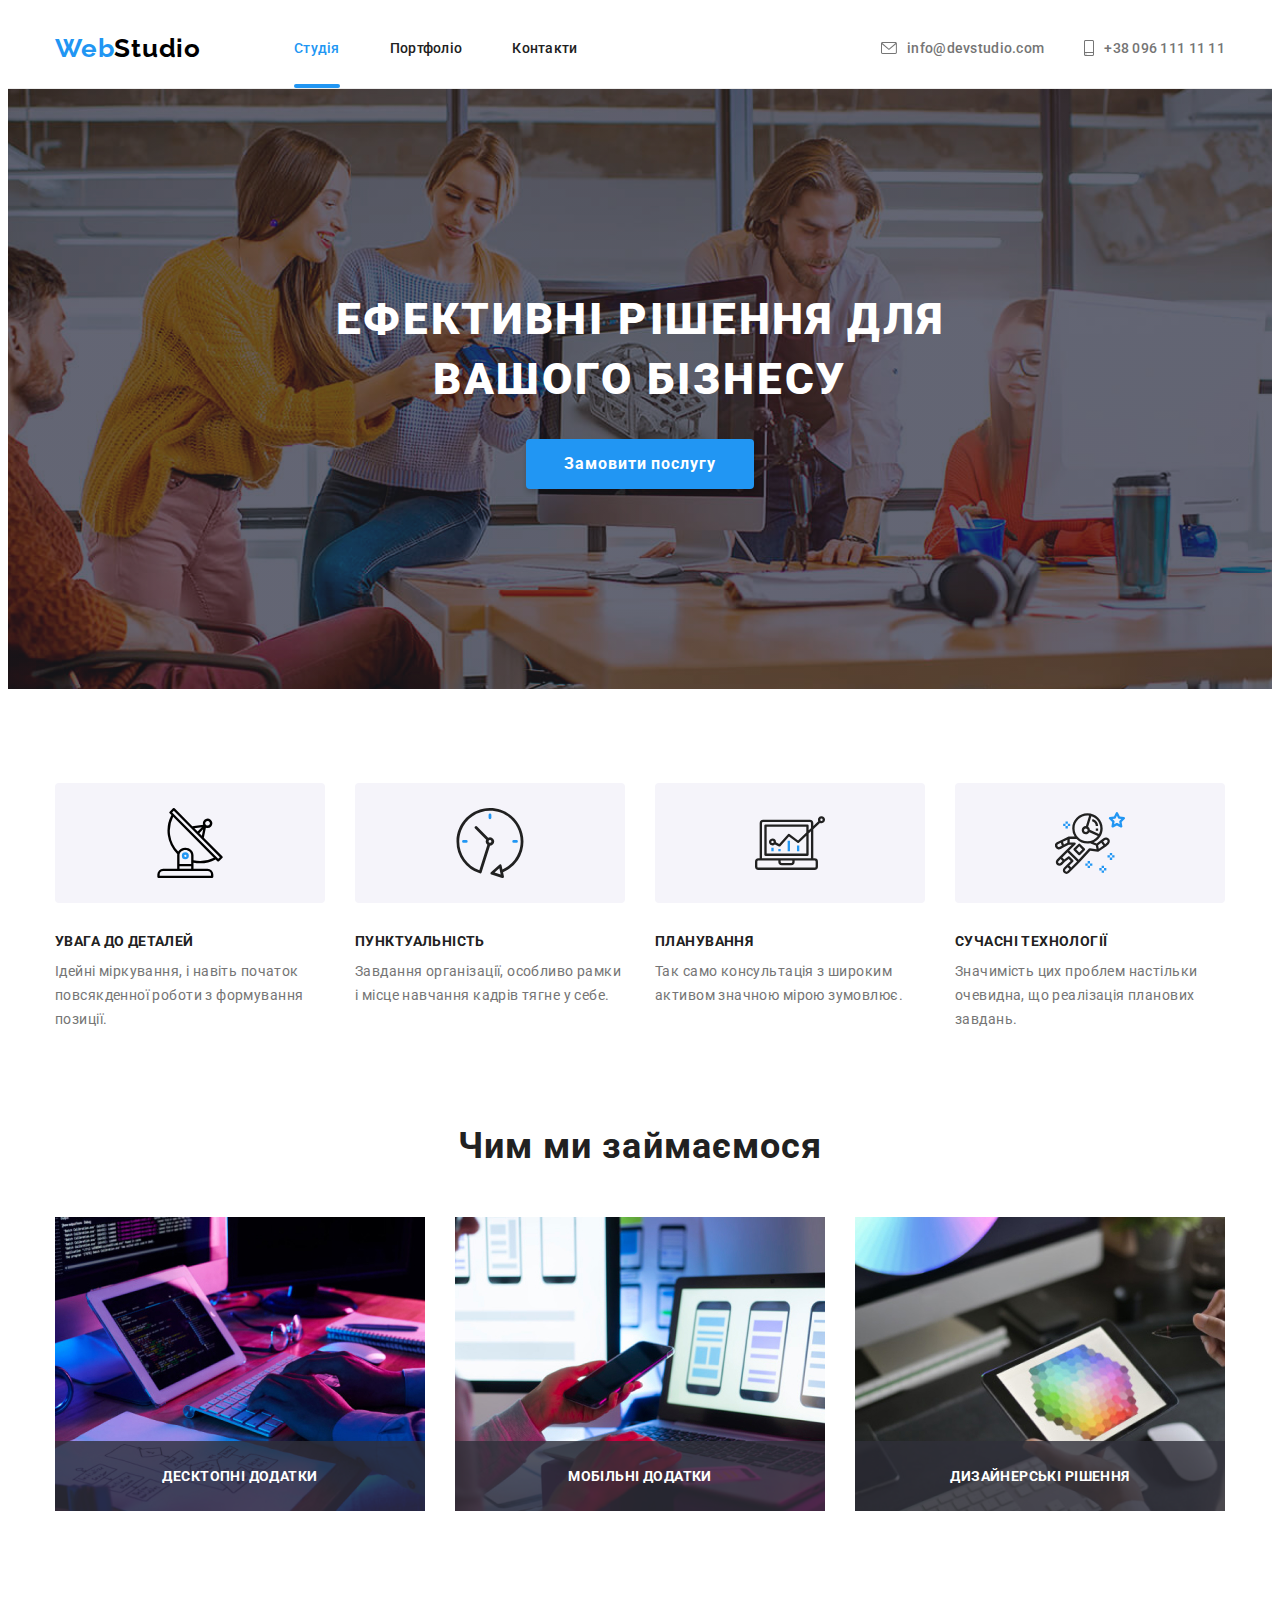
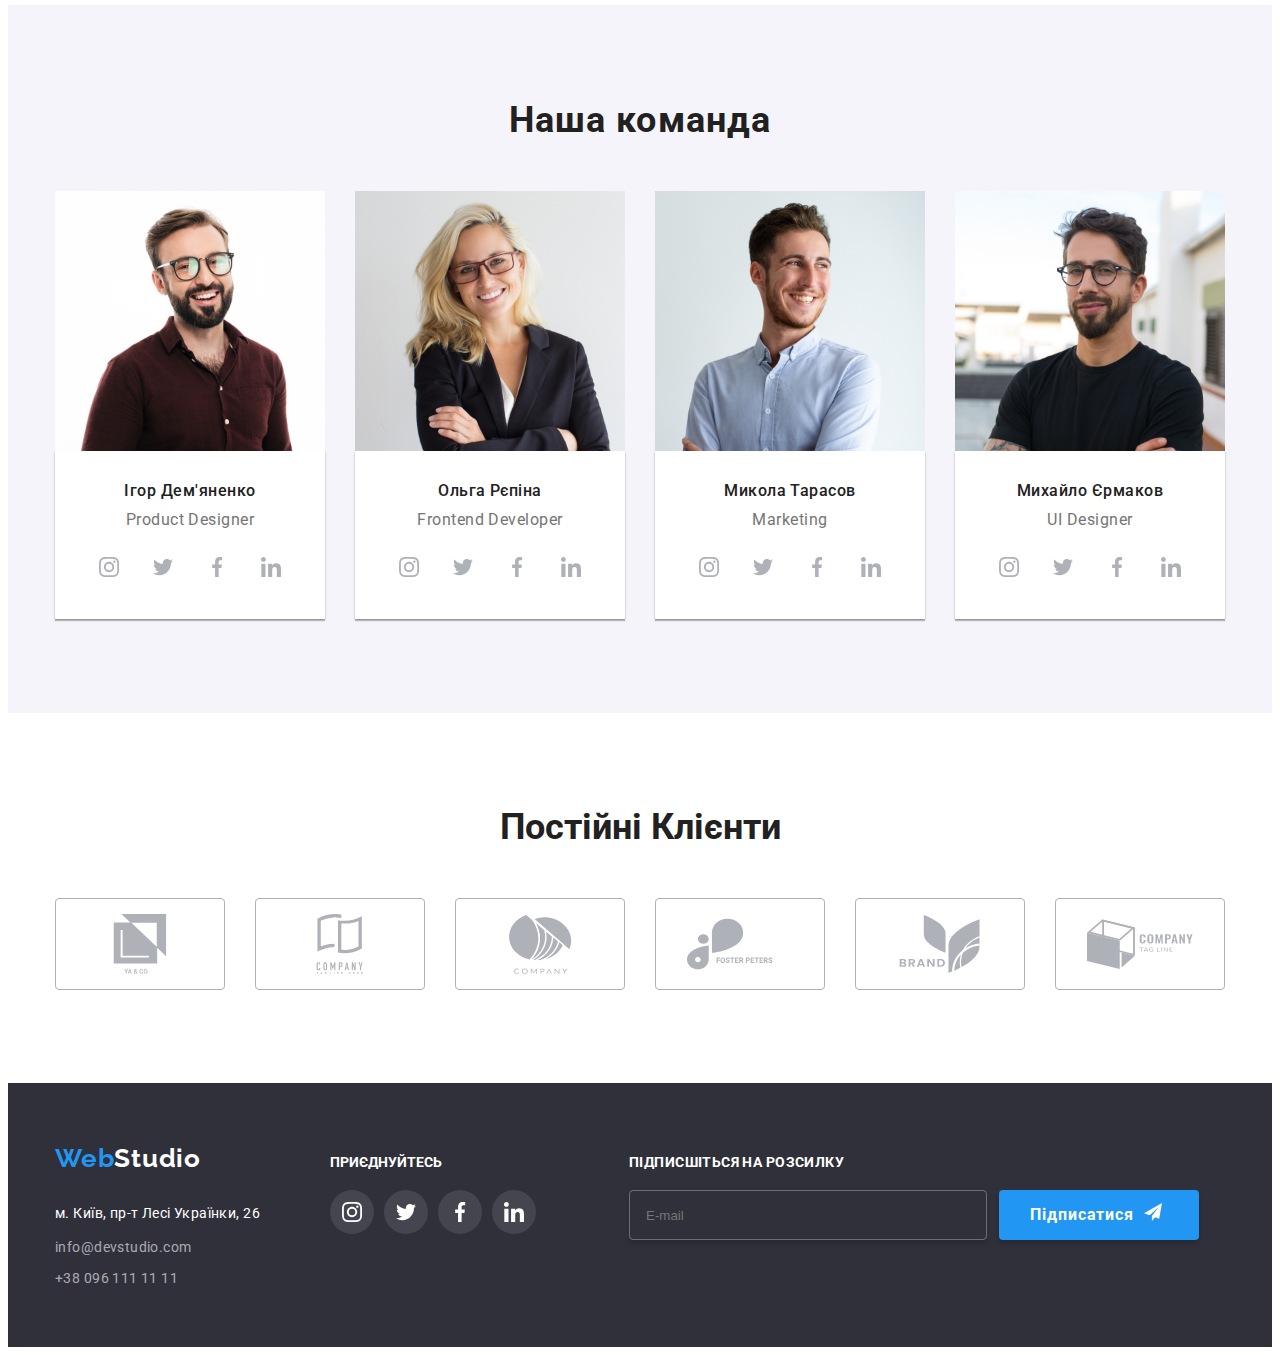
==== index.html @ 7292d135 "Add files via upload" ====
<!DOCTYPE html>
<html lang="uk">
  <head>
    <meta charset="UTF-8" />
    <meta name="viewport" content="width=device-width, initial-scale=1.0" />

    <link rel="preconnect" href="https://fonts.googleapis.com" />
    <link rel="preconnect" href="https://fonts.gstatic.com" crossorigin />
    <link
      href="https://fonts.googleapis.com/css2?family=Montserrat:wght@400;700&family=Roboto:wght@400;500;700;900&display=swap"
      rel="stylesheet"
    />
    <link rel="preconnect" href="https://fonts.googleapis.com" />
    <link rel="preconnect" href="https://fonts.gstatic.com" crossorigin />
    <link
      href="https://fonts.googleapis.com/css2?family=Montserrat:wght@400;700&family=Raleway:wght@400;500;700;900&display=swap"
      rel="stylesheet"
    />
    <link
      rel="stylesheet"
      href="https://cdnjs.cloudflare.com/ajax/libs/modern-normalize/2.0.0/modern-normalize.min.css"
      integrity="sha512-4xo8blKMVCiXpTaLzQSLSw3KFOVPWhm/TRtuPVc4WG6kUgjH6J03IBuG7JZPkcWMxJ5huwaBpOpnwYElP/m6wg=="
      crossorigin="anonymous"
      referrerpolicy="no-referrer"
    />
    <link rel="stylesheet" href="./css/style.css" />
    <title>WebStudio</title>
  </head>

  <body class="body">
    <!-- the cap -->
    <header class="header">
      <div class="conteiner head-conteiner">
        <nav class="nav-conteiner">
          <a class="logo" href="./index.html"
            >Web<span class="studio">Studio</span></a
          >
          <ul class="nav-list">
            <li class="nav-item">
              <a class="nav-link current" href="./index.html">Студія</a>
            </li>
            <li class="nav-item">
              <a class="nav-link" href="./portfolio.html">Портфоліо</a>
            </li>
            <li class="nav-item">
              <a class="nav-link" href="./contacts.html">Контакти</a>
            </li>
          </ul>
        </nav>
        <ul class="list-header">
          <li class="mail-tel">
            <a class="link-header mail-link" href="mailto:info@devstudio.com">
              <svg class="mail">
                <use
                  class="mail-icon"
                  href="./images/sprite/sprite.svg#icon-mail"
                ></use>
              </svg>
              info@devstudio.com
            </a>
          </li>
          <li class="mail-tel">
            <a class="link-header phone-link" href="tel:+380961111111">
              <svg class="phone">
                <use
                  class="phone-icon"
                  href="./images/sprite/sprite.svg#icon-phone"
                ></use>
              </svg>
              +38 096 111 11 11
            </a>
          </li>
        </ul>
      </div>
    </header>

    <main>
      <!-- first box -->
      <section class="first-box">
        <div class="conteiner">
          <h1 class="main-title">Ефективні рішення для вашого бізнесу</h1>

          <button data-modal-open class="main-button" type="button">
            <span class="text-main-button">Замовити послугу</span>
          </button>
        </div>
      </section>

      <!-- second box -->
      <section class="second-box">
        <div class="conteiner">
          <h2 class="hide-title">наші переваги</h2>
          <ul class="adv-list">
            <li class="adv-item">
              <div class="adv-block">
                <svg class="antenna">
                  <use href="./images/sprite/sprite.svg#icon-antenna"></use>
                </svg>
              </div>
              <h3 class="adv-title">УВАГА ДО ДЕТАЛЕЙ</h3>
              <p class="adv-paragraph">
                Ідейні міркування, і навіть початок повсякденної роботи з
                формування позиції.
              </p>
            </li>
            <li class="adv-item">
              <div class="adv-block">
                <svg class="clock">
                  <use
                    class=""
                    href="./images/sprite/sprite.svg#icon-clock"
                  ></use>
                </svg>
              </div>
              <h3 class="adv-title">ПУНКТУАЛЬНІСТЬ</h3>
              <p class="adv-paragraph">
                Завдання організації, особливо рамки і місце навчання кадрів
                тягне у себе.
              </p>
            </li>
            <li class="adv-item">
              <div class="adv-block">
                <svg class="diagram">
                  <use
                    class=""
                    href="./images/sprite/sprite.svg#icon-diagram"
                  ></use>
                </svg>
              </div>
              <h3 class="adv-title">ПЛАНУВАННЯ</h3>
              <p class="adv-paragraph">
                Так само консультація з широким активом значною мірою зумовлює.
              </p>
            </li>
            <li class="adv-item">
              <div class="adv-block">
                <svg class="astronaut">
                  <use
                    class=""
                    href="./images/sprite/sprite.svg#icon-astronaut"
                  ></use>
                </svg>
              </div>
              <h3 class="adv-title">СУЧАСНІ ТЕХНОЛОГІЇ</h3>
              <p class="adv-paragraph">
                Значимість цих проблем настільки очевидна, що реалізація
                планових завдань.
              </p>
            </li>
          </ul>
        </div>
      </section>
      <!-- work -->
      <section class="work-box">
        <div class="conteiner">
          <h2 class="third-title">Чим ми займаємося</h2>
          <ul class="work-list">
            <li class="work-image">
              <div class="work-pick-box">
                <img
                  class="work-pick"
                  src="./images/programming.jpg"
                  alt="programming"
                  width="370"
                  height="294"
                />
                <div class="overlay-work">
                  <p class="work-image-text">десктопні додатки</p>
                </div>
              </div>
                
            </li>
            <li class="work-image">
              <div class="work-pick-box">
                <img
                class="work-pick"
                src="./images/CreatingAplications.jpg"
                alt="CreatingAplications"
                width="370"
                height="294"
                />
                <div class="overlay-work">
                  <p class="work-image-text">мобільні додатки</p>
                </div>
              </div>
            </li>
            <li class="work-image">
              <div class="work-pick-box">
                <img
                class="work-pick"
                src="./images/testing.jpg"
                alt="testing"
                width="370"
                height="294"
                />
                <div class="overlay-work">
                  <p class="work-image-text">дизайнерські рішення</p>
                </div>
              </div>
            </li>
          </ul>
        </div>
      </section>
      <!-- our team -->
      <section class="our-team">
        <div class="conteiner">
          <h2 class="our-team-title">Наша команда</h2>
          <ul class="team-list">
            <li class="human">
              <img
                class="human-pick"
                src="./images/igor.jpg"
                alt="Ігор Дем'яненко"
                width="270"
                height="260"
              />
              <div class="human-box">
                <h3 class="name">Ігор Дем'яненко</h3>
                <p class="proffetion">Product Designer</p>
                <ul class="social-list">
                  <li class="soc-item">
                    <a class="human-link" href="">
                      <svg class="soc-link">
                        <use
                          href="./images/sprite/sprite.svg#icon-instagram"
                        ></use>
                      </svg>
                    </a>
                  </li>
                  <li class="soc-item">
                    <a class="human-link" href="">
                      <svg class="soc-link">
                        <use
                          href="./images/sprite/sprite.svg#icon-twitter"
                        ></use>
                      </svg>
                    </a>
                  </li>
                  <li class="soc-item">
                    <a class="human-link" href="">
                      <svg class="soc-link">
                        <use
                          href="./images/sprite/sprite.svg#icon-facebook"
                        ></use>
                      </svg>
                    </a>
                  </li>
                  <li class="soc-item">
                    <a class="human-link" href="">
                      <svg class="soc-link">
                        <use
                          href="./images/sprite/sprite.svg#icon-linkedin"
                        ></use>
                      </svg>
                    </a>
                  </li>
                </ul>
              </div>
            </li>
            <li class="human">
              <img
                class="human-pick"
                src="./images/olga.jpg"
                alt="Ольга Рєпіна"
                width="270"
                height="260"
              />
              <div class="human-box">
                <h3 class="name">Ольга Рєпіна</h3>
                <p class="proffetion">Frontend Developer</p>
                <ul class="social-list">
                  <li class="soc-item">
                    <a class="human-link" href="">
                      <svg class="soc-link">
                        <use
                          href="./images/sprite/sprite.svg#icon-instagram"
                        ></use>
                      </svg>
                    </a>
                  </li>
                  <li class="soc-item">
                    <a class="human-link" href="">
                      <svg class="soc-link">
                        <use
                          href="./images/sprite/sprite.svg#icon-twitter"
                        ></use>
                      </svg>
                    </a>
                  </li>
                  <li class="soc-item">
                    <a class="human-link" href="">
                      <svg class="soc-link">
                        <use
                          href="./images/sprite/sprite.svg#icon-facebook"
                        ></use>
                      </svg>
                    </a>
                  </li>
                  <li class="soc-item">
                    <a class="human-link" href="">
                      <svg class="soc-link">
                        <use
                          href="./images/sprite/sprite.svg#icon-linkedin"
                        ></use>
                      </svg>
                    </a>
                  </li>
                </ul>
              </div>
            </li>
            <li class="human">
              <img
                class="human-pick"
                src="./images/mikola.jpg"
                alt="Микола Тарасов"
                width="270"
                height="260"
              />
              <div class="human-box">
                <h3 class="name">Микола Тарасов</h3>
                <p class="proffetion">Marketing</p>
                <ul class="social-list">
                  <li class="soc-item">
                    <a class="human-link" href="">
                      <svg class="soc-link">
                        <use
                          href="./images/sprite/sprite.svg#icon-instagram"
                        ></use>
                      </svg>
                    </a>
                  </li>
                  <li class="soc-item">
                    <a class="human-link" href="">
                      <svg class="soc-link">
                        <use
                          href="./images/sprite/sprite.svg#icon-twitter"
                        ></use>
                      </svg>
                    </a>
                  </li>
                  <li class="soc-item">
                    <a class="human-link" href="">
                      <svg class="soc-link">
                        <use
                          href="./images/sprite/sprite.svg#icon-facebook"
                        ></use>
                      </svg>
                    </a>
                  </li>
                  <li class="soc-item">
                    <a class="human-link" href="">
                      <svg class="soc-link">
                        <use
                          href="./images/sprite/sprite.svg#icon-linkedin"
                        ></use>
                      </svg>
                    </a>
                  </li>
                </ul>
              </div>
            </li>
            <li class="human">
              <img
                class="human-pick"
                src="./images/michailo.jpg"
                alt="Михайло Єрмаков"
                width="270"
                height="260"
              />
              <div class="human-box">
                <h3 class="name">Михайло Єрмаков</h3>
                <p class="proffetion">UI Designer</p>
                <ul class="social-list">
                  <li class="soc-item">
                    <a class="human-link" href="">
                      <svg class="soc-link">
                        <use
                          href="./images/sprite/sprite.svg#icon-instagram"
                        ></use>
                      </svg>
                    </a>
                  </li>
                  <li class="soc-item">
                    <a class="human-link" href="">
                      <svg class="soc-link">
                        <use
                          href="./images/sprite/sprite.svg#icon-twitter"
                        ></use>
                      </svg>
                    </a>
                  </li>
                  <li class="soc-item">
                    <a class="human-link" href="">
                      <svg class="soc-link">
                        <use
                          href="./images/sprite/sprite.svg#icon-facebook"
                        ></use>
                      </svg>
                    </a>
                  </li>
                  <li class="soc-item">
                    <a class="human-link" href="">
                      <svg class="soc-link">
                        <use
                          href="./images/sprite/sprite.svg#icon-linkedin"
                        ></use>
                      </svg>
                    </a>
                  </li>
                </ul>
              </div>
            </li>
          </ul>
        </div>
      </section>
      <section class="clients">
        <div class="conteiner">
          <h2 class="our-clients">Постійні Клієнти</h2>
          <ul class="logo-list">
            <li class="logo-item">
              <a class="client-link" href="">
                <svg class="client-logo">
                  <use href="./images/sprite/sprite.svg#icon-logo"></use>
                </svg>
              </a>
            </li>
            <li class="logo-item">
              <a class="client-link" href="">
                <svg class="client-logo">
                  <use href="./images/sprite/sprite.svg#icon-logo1"></use>
                </svg>
              </a>
            </li>
            <li class="logo-item">
              <a class="client-link" href="">
                <svg class="client-logo">
                  <use href="./images/sprite/sprite.svg#icon-logo2"></use>
                </svg>
              </a>
            </li>
            <li class="logo-item">
              <a class="client-link" href="">
                <svg class="client-logo">
                  <use href="./images/sprite/sprite.svg#icon-logo3"></use>
                </svg>
              </a>
            </li>
            <li class="logo-item">
              <a class="client-link" href="">
                <svg class="client-logo">
                  <use href="./images/sprite/sprite.svg#icon-logo4"></use>
                </svg>
              </a>
            </li>
            <li class="logo-item">
              <a class="client-link" href="">
                <svg class="client-logo">
                  <use href="./images/sprite/sprite.svg#icon-logo5"></use>
                </svg>
              </a>
            </li>
          </ul>
        </div>
      </section>
    </main>
    <!-- Floor -->
    <footer class="footer">
      <div class="conteiner foot-box">
        <div>
          <a class="web-foot" href="/"
          >Web<span class="studio-foot">Studio</span></a
        >
        <address class="address">
          <p class="addr">м. Київ, пр-т Лесі Українки, 26</p>
          <ul class="foot-link-list">
            <li class="item-foot">
              <a class="link-foot" href="mailto:info@devstudio.com"
                >info@devstudio.com</a
              >
            </li>
            <li class="item-foot">
              <a class="link-foot" href="tel:+380961111111"
                >+38 096 111 11 11</a
              >
            </li>
          </ul>
        </div>
        </address>
        <div class="soc-box-foot">
          <h3 class="join-us">ПРИЄДНУЙТЕСЬ</h3>
          <ul class="soc-list-foot">
            <li class="soc-item-foot">
              <a class="soc-link-foot" href="">
                <svg class="icon-foot">
                  <use href="./images/sprite/sprite.svg#icon-instagram"></use>
                </svg>
              </a>
            </li>
            <li class="soc-item-foot">
              <a class="soc-link-foot" href="">
                <svg class="icon-foot">
                  <use href="./images/sprite/sprite.svg#icon-twitter"></use>
                </svg>
              </a>
            </li>
            <li class="soc-item-foot">
              <a class="soc-link-foot" href="">
                <svg class="icon-foot">
                  <use href="./images/sprite/sprite.svg#icon-facebook"></use>
                </svg>
              </a>
            </li>
            <li class="soc-item-foot">
              <a class="soc-link-foot" href="">
                <svg class="icon-foot">
                  <use href="./images/sprite/sprite.svg#icon-linkedin"></use>
                </svg>
              </a>
            </li>
          </ul>
        </div>
        <div class="foot-form-field">

          <div class="foot-form-box">
            <h2 class="foot-form-title">ПІДПИСШІТЬСЯ НА РОЗСИЛКУ</h2>
            <div class="btn-input-foot">
              <form class="foot-form" action="">
                <div class="foot-input-box">
                  <input class="foot-input" type="text" placeholder="E-mail">
                </div>
              </form>
            
              <div class="foot-submit-button">
                <button class="foot-form-button" type="submit">
                  <div class="box-in-foot-btn">
                    <span class="foot-form-button-text">
                      Підписатися
                    </span>
                    <svg class="icon-foot-form">
                      <use href="./images/sprite/sprite.svg#icon-telegram"></use>
                    </svg>
                  </div>
                </button>
              </div>
          
            </div>

        </div>
      </div>
    </footer>
    <!-- modal -->
    <div data-modal class="backdrop is-hidden">
      <div class="modal">
        <button class="button-modal-close" data-modal-close>
          <svg class="modal-close-icon">
            <use href="./images/sprite/sprite.svg#icon-close"></use>
          </svg>
        </button>
        <h2 class="modal-title">Залиште свої дані, ми вам передзвонимо</h2>
        <form class="form" action="">
          <div class="label-input-box">
            <label for="name" class="label" >Ім'я</label>
            <div class="input-icon-modal-box">
              <input id="name" class="form-input" type="text">
              <svg class="modal-input-icon">
                <use href="./images/sprite/sprite.svg#icon-person-modal">
                </use>
              </svg>
            </div>
          </div>
          
          <div class="label-input-box">
            <label for="tel" class="label">Телефон</label>
            <div class="input-icon-modal-box">
              <input id="tel" class="form-input" type="tel">
              <svg class="modal-input-icon">
                <use href="./images/sprite/sprite.svg#icon-phone-modal">
                </use>
              </svg>
            </div>
            
          </div>
          
          <div class="label-input-box">
            <label for="email" class="label">Пошта</label>
            <div class="input-icon-modal-box">
              <input id="email" class="form-input" type="email">
              <svg class="modal-input-icon">
                <use href="./images/sprite/sprite.svg#icon-email-modal">
                </use>
              </svg>
            </div>
            
          </div>
          
          <div class="label-input-box">
            <label class="label" for="comment">Коментар</label>
            <textarea class="comment" id="comment" placeholder="введіть текст"></textarea>
          </div>

          
          
        </form>
        <div class="checkbox-modal-box">
          <input id="checkbox" type="checkbox">
          <label class="checkbox-label" for="checkbox">Погоджуюся з розсилкою та приймаю <a class="modal-checkbox-link" href="/"> Умови договору<a> </label>
        </div>


        <button class="button-modal-submit" type="submit">
          <span class="button-submit-text">Відправити</span>
        </button>
        

      </div>
    </div>
    <script src="./js/modal.js"></script>
  </body>
</html>
---- css/style.css ----
/* INDEX HTML */

*,
::before,
::after {
  box-sizing: border-box;
}
:root {
  --second-color: #757575;
  --logo-color: #2196f3;
  --text-color: #212121;
  --text: Roboto, sans-serif;
  --logo-text: Raleway, sans-serif;
  --white-color: #fff;
}
.body {
  font-family: Roboto, sans-serif;
  color: #212121;
  background: #fff;
}

.conteiner {
  width: 1200px;
  margin-right: auto;
  margin-left: auto;
  padding-right: 15px;
  padding-left: 15px;
}

.header {
  border-bottom: 1px solid #ececec;
}

.head-conteiner {
  display: flex;
  justify-content: space-between;
  align-items: center;
}

.logo {
  color: var(--logo-color);
  font-family: var(--logo-text);
  font-size: 26px;
  font-style: normal;
  font-weight: 700;
  line-height: normal;
  letter-spacing: 0.78px;
  text-decoration: none;
  margin-right: 93px;
}

.studio {
  color: #000;
  font-family: var(--logo-text);
  font-size: 26px;
  font-weight: 700;
  line-height: normal;
  letter-spacing: 0.78px;
}

.nav-conteiner {
  display: flex;
  align-items: center;
}

.nav-list {
  list-style: none;
  display: flex;
  margin: 0;
  padding-left: 0;
}

.nav-item {
  position: relative;
}

.nav-link.current::after {
  content: "";
  display: block;
  width: 100%;
  height: 4px;
  position: absolute;
  left: 0;
  bottom: 0;
  background-color: var(--logo-color);

  border-radius: 4px;
}

.nav-link {
  color: var(--text-color);
  font-family: var(--text);
  font-size: 14px;
  font-weight: 500;
  line-height: normal;
  letter-spacing: 0.28px;
  text-decoration: none;
  display: block;
  padding-bottom: 32px;
  padding-top: 32px;

  transition: color 250ms cubic-bezier(0.4, 0, 0.2, 1);
}

.nav-link:hover,
.nav-link:focus {
  color: var(--logo-color);
  font-family: var(--text);
  font-size: 14px;
  font-style: normal;
  font-weight: 500;
  line-height: normal;
  letter-spacing: 0.28px;
}

.nav-list .nav-item + .nav-item {
  margin-left: 50px;
}

.nav-list .nav-link.current {
  color: var(--logo-color);
}

.list-header {
  list-style: none;
  display: flex;
  margin: 0;
  padding-left: 0;
}

.list-header .mail-tel + .mail-tel {
  margin-left: 40px;
}

.link-header {
  color: var(--second-color);
  font-family: var(--text);
  font-size: 14px;
  font-style: normal;
  font-weight: 500;
  line-height: normal;
  letter-spacing: 0.28px;
  text-decoration: none;
  padding-bottom: 32px;
  padding-top: 32px;
  display: flex;
  justify-content: center;
  align-items: center;

  transition: color 250ms cubic-bezier(0.4, 0, 0.2, 1);
}

.link-header:hover,
.link-header:focus {
  fill: var(--logo-color);
  color: var(--logo-color);
  font-family: var(--text);
  font-size: 14px;
  font-style: normal;
  font-weight: 500;
  line-height: normal;
  letter-spacing: 0.28px;
}

.mail {
  fill: currentColor;
  margin-right: 10px;
  width: 16px;
  height: 12px;
}

.phone {
  fill: currentColor;
  margin-right: 10px;
  width: 10px;
  height: 16px;
  background-position: center;
  background-repeat: no-repeat;
}

/* first box index html */

.first-box {
  max-width: 1600px;
  background: #2f303a;
  padding-top: 200px;
  padding-bottom: 200px;
  background-image: linear-gradient(
      to right,
      rgba(47, 48, 58, 0.4),
      rgba(47, 48, 58, 0.4)
    ),
    url(../images/Img.png);
  margin-right: auto;
  margin-left: auto;
  background-size: cover;
  background-repeat: no-repeat;
  background-position: center;
}

.main-title {
  color: #fff;
  text-align: center;
  font-family: var(--text);
  font-size: 44px;
  font-style: normal;
  font-weight: 900;
  line-height: 60px;
  letter-spacing: 2.64px;
  text-transform: uppercase;
  /*  */
  display: block;
  padding: 0;
  margin-top: 0;
  margin-bottom: 30px;
  margin-left: auto;
  margin-right: auto;
  width: 696px;
}

.main-button {
  border: none;
  border-radius: 4px;
  background: var(--logo-color);
  box-shadow: 0px 4px 4px 0px rgba(0, 0, 0, 0.15);
  height: 50px;
  display: block;
  margin-left: auto;
  margin-right: auto;
}

.text-main-button {
  color: var(--white-color);
  text-align: center;
  font-family: var(--text);
  font-size: 16px;
  font-style: normal;
  font-weight: 700;
  line-height: 30px;
  letter-spacing: 0.96px;
  cursor: pointer;
  /*  */
  height: 30px;

  padding: 10px 32px 10px 32px;
}

/* second box index html */

.second-box {
  padding-top: 94px;
}

.hide-title {
  position: absolute;
  width: 1px;
  height: 1px;
  margin: -1px;
  border: 0;
  padding: 0;

  white-space: nowrap;
  clip-path: inset(100%);
  clip: rect(0 0 0 0);
  overflow: hidden;
}

.adv-list {
  list-style: none;
  display: flex;
  padding: 0;
  margin: 0;
}

.adv-item {
  display: block;
  margin: 0;
  padding-right: 0;
  padding-left: 0;
  background-size: auto;
  background-repeat: no-repeat;
}

.adv-block {
  background-color: #f5f4fa;
  border-radius: 4px;
  width: 270px;
  height: 120px;
  margin-bottom: 30px;
  display: flex;
  justify-content: center;
  align-items: center;
}

.antenna {
  width: 70px;
  height: 70px;
}

.clock {
  width: 70px;
  height: 70px;
}

.diagram {
  width: 70px;
  height: 70px;
}

.astronaut {
  width: 70px;
  height: 70px;
}

.adv-list .adv-item + .adv-item {
  margin-left: 30px;
}

.adv-title {
  color: var(--text-color);
  font-family: var(--text);
  font-size: 14px;
  font-style: normal;
  font-weight: 700;
  letter-spacing: 0.42px;
  text-transform: uppercase;
  width: 270px;
  height: 16px;
  margin-top: 0;
  margin-bottom: 10px;
}

.adv-paragraph {
  color: var(--second-color);
  font-family: var(--text);
  font-size: 14px;
  font-style: normal;
  font-weight: 400;
  line-height: 24px;
  letter-spacing: 0.42px;
  width: 270px;
  margin-top: 0;
  margin-bottom: 0;
}

/* work images */

.work-box {
  padding-top: 94px;
  padding-bottom: 94px;
}
.third-title {
  color: var(--text-color);
  text-align: center;
  font-family: var(--text);
  font-size: 36px;
  font-style: normal;
  font-weight: 700;
  line-height: normal;
  letter-spacing: 1.08px;
  /*  */
  margin-top: 0;
  margin-bottom: 50px;
}

.work-list {
  list-style: none;
  display: flex;
  margin: 0;
  padding: 0;
}
.work-pick {
  display: block;
}

.work-list .work-image + .work-image {
  margin-left: 30px;
}

.work-pick-box {
  position: relative;
}

.overlay-work {
  content: "";
  position: absolute;
  width: 100%;
  height: 70px;
  left: 0;
  bottom: 0;

  background: rgba(47, 48, 58, 0.8);
}

.work-image-text {
  color: var(--white-color);
  font-family: var(--text);
  font-weight: 700;
  font-size: 14px;
  letter-spacing: 0.03em;
  text-transform: uppercase;

  position: absolute;
  top: 50%;
  left: 50%;
  transform: translate(-50%, -50%);
  margin: 0;
}
/* our team */

.our-team {
  background: #f5f4fa;
  padding-top: 94px;
  padding-bottom: 94px;
}

.team-list {
  list-style: none;
  display: flex;
  justify-content: space-between;
  margin-top: 50px;
  margin-bottom: 0;
  padding: 0;
}

.human-pick {
  display: block;
}

.human-box {
  padding-top: 30px;
  padding-bottom: 30px;
  background: #fff;
  box-shadow: 0 2px 1px 0 rgba(0, 0, 0, 0.2), 0 1px 1px 0 rgba(0, 0, 0, 0.14),
    0 1px 3px 0 rgba(0, 0, 0, 0.12);
}

.team-list .human + .human {
  margin-left: 30px;
}

.our-team-title {
  color: var(--text-color);
  text-align: center;
  font-family: var(--text);
  font-size: 36px;
  font-style: normal;
  font-weight: 700;
  line-height: normal;
  letter-spacing: 1.08px;
  /*  */
  margin-top: 0;
  margin-bottom: 0;
}

.name {
  color: var(--text-color);
  font-family: var(--text);
  text-align: center;
  font-size: 16px;
  font-style: normal;
  font-weight: 500;
  line-height: normal;
  letter-spacing: 0.48px;

  margin: 0;
}

.proffetion {
  color: var(--second-color);
  font-family: var(--text);
  text-align: center;
  font-size: 16px;
  font-style: normal;
  font-weight: 400;
  line-height: normal;
  letter-spacing: 0.48px;
  margin-top: 10px;
  margin-bottom: 16px;
}

.social-list {
  list-style: none;
  display: flex;
  margin: 0;
  padding: 0;
  justify-content: center;
}

.soc-link {
  fill: #afb1b8;
  width: 20px;
  height: 20px;

  transition: fill 250ms cubic-bezier(0.4, 0, 0.2, 1);
}

.soc-item {
  display: flex;
  justify-content: center;
  align-items: center;

  width: 44px;
  height: 44px;
}

.social-list .soc-item + .soc-item {
  margin-left: 10px;
}

.human-link {
  display: flex;
  justify-content: center;
  align-items: center;
  fill: #afb1b8;
  width: 44px;
  height: 44px;

  border-radius: 50%;

  transition: background-color 250ms cubic-bezier(0.4, 0, 0.2, 1);
}

.human-link:hover,
.human-link:focus {
  background-color: var(--logo-color);
}

.human-link:hover .soc-link,
.human-link:focus .soc-link {
  fill: #ffffff;
}
/* наші клієнти */

.clients {
  padding-bottom: 93px;
  padding-top: 93px;
}
.our-clients {
  font-family: var(--text);
  font-weight: 700;
  font-size: 36px;
  text-align: center;
  color: var(--text-color);
  margin-top: 0px;
  margin-bottom: 0px;
}

.logo-list {
  list-style: none;
  display: flex;
  margin-top: 50px;
  margin-bottom: 0;
  padding: 0;
}

.logo-item {
  width: 170px;
  height: 92px;
}

.client-link {
  display: flex;
  justify-content: center;
  align-items: center;
  width: 170px;
  height: 92px;
  border: 1px solid #afb1b8;
  border-radius: 4px;
  outline: none;

  transition: border-color 250ms cubic-bezier(0.4, 0, 0.2, 1);
}

.client-logo {
  width: 106px;
  height: 60px;
  fill: #afb1b8;
  transition: fill 250ms cubic-bezier(0.4, 0, 0.2, 1);
}

.logo-list .logo-item + .logo-item {
  margin-left: 30px;
}

.client-link:hover,
.client-link:focus {
  border-color: var(--logo-color);
}

.client-link:hover .client-logo,
.client-link:focus .client-logo {
  fill: var(--logo-color);
}

/* 


/* footer */

.foot-link-list {
  list-style: none;
  padding-left: 0;
  margin-top: 12px;
  margin-bottom: 0;
}

.footer {
  background: #2f303a;
  padding-top: 60px;
  padding-bottom: 60px;
}

.foot-box {
  display: flex;
  align-items: baseline;
}

.web-foot {
  color: var(--logo-color);
  font-family: var(--logo-text);
  font-size: 26px;
  font-weight: 700;
  letter-spacing: 0.78px;
  text-decoration: none;
}

.studio-foot {
  color: #fff;
  font-family: var(--logo-text);
  font-size: 26px;
  font-weight: 700;
  letter-spacing: 0.78px;
}

.address {
  font-style: normal;
  margin-top: 28px;
}

.addr {
  color: #fff;
  font-family: var(--text);
  font-size: 14px;
  line-height: 24px;
  letter-spacing: 0.42px;
  /*  */
  margin-bottom: 0;
  margin-top: 0;
}

.foot-link-list .item-foot + .item-foot {
  margin-top: 12px;
}

.link-foot {
  color: rgba(255, 255, 255, 0.6);
  font-family: var(--text);
  font-size: 14px;
  letter-spacing: 0.42px;
  text-decoration: none;

  transition: color 250ms cubic-bezier(0.4, 0, 0.2, 1);
}

.link-foot:focus,
.link-foot:hover {
  color: var(--logo-color);
  font-family: var(--text);
  font-size: 14px;
  font-weight: 500;
  letter-spacing: 0.28px;
}

.soc-box-foot {
  margin-left: 70px;
}

.join-us {
  font-family: var(--text);
  font-weight: 700;
  font-size: 14px;
  color: #fff;
  margin-bottom: 20px;
  margin-top: 0;
}

.soc-list-foot {
  list-style: none;
  display: flex;
  padding: 0;
  margin: 0;
}

.soc-list-foot .soc-item-foot + .soc-item-foot {
  margin-left: 10px;
}

.soc-item-foot {
  background-color: rgba(255, 255, 255, 0.1);
  border-radius: 50%;
  width: 44px;
  height: 44px;
}

.soc-link-foot {
  display: flex;
  justify-content: center;
  align-items: center;
  width: 44px;
  height: 44px;
  border-radius: 50%;

  transition: background-color 250ms cubic-bezier(0.4, 0, 0.2, 1);
}

.soc-link-foot:hover,
.soc-link-foot:focus {
  background-color: var(--logo-color);
}

.icon-foot {
  fill: #ffffff;
  width: 20px;
  height: 20px;
  display: block;
}

.foot-form-field {
  display: flex;
  padding: 0;
  margin: 0;
  margin-left: 93px;
}

.foot-form-title {
  font-family: var(--text);
  font-weight: 700;
  font-size: 14px;
  letter-spacing: 0.03em;
  color: var(--white-color);

  margin: 0;
  margin-bottom: 20px;
}

.btn-input-foot {
  display: flex;
}

.foot-input {
  border: 1px solid rgba(255, 255, 255, 0.3);
  border-radius: 4px;
  width: 358px;
  height: 50px;

  padding: 15px 16px;
  margin: 0;

  box-shadow: 0 4px 4px 0 rgba(0, 0, 0, 0.15);
  background: rgba(33, 150, 243, 0);
}

.foot-submit-button {
  margin: 0;
  padding: 0;
}

.foot-form-button {
  border: none;

  border-radius: 4px;
  width: 200px;
  height: 50px;
  padding: 0;
  margin-left: 12px;

  box-shadow: 0 4px 4px 0 rgba(0, 0, 0, 0.15);
  background: var(--logo-color);

  cursor: pointer;
}

.box-in-foot-btn {
  display: flex;
  align-items: center;
  justify-content: center;
}

.foot-form-button-text {
  font-family: var(--text);
  font-weight: 700;
  font-size: 16px;
  line-height: 187%;
  letter-spacing: 0.06em;
  color: var(--white-color);
  text-align: center;
}

.icon-foot-form {
  fill: var(--white-color);
  width: 24px;
  height: 24px;
  margin-left: 10px;

  justify-content: center;
  align-items: center;
}
/* modal */

.backdrop {
  background-color: rgba(47, 48, 58, 0.4);
  width: 100%;
  height: 100%;

  position: fixed;
  top: 0;
  left: 0;

  opacity: 1;

  transition: opacity 250ms cubic-bezier(0.4, 0, 0.2, 1),
    visibility 250ms cubic-bezier(0.4, 0, 0.2, 1);
}

.backdrop.is-hidden {
  visibility: hidden;
  opacity: 0;
  pointer-events: none;
}

.backdrop.is-hidden .modal {
  transform: translate(-50%, -50%) scale(0.7);
}

.modal {
  background-color: #fff;
  width: 528px;
  border-radius: 4px;
  padding: 40px;

  position: absolute;
  top: 50%;
  left: 50%;

  transform: translate(-50%, -50%) scale(1);
  transition: transform 250ms cubic-bezier(0.4, 0, 0.2, 1);
}

.button-modal-close {
  display: flex;
  justify-content: center;
  align-items: center;

  background-color: #fff;

  position: absolute;
  top: 0;
  right: 0;
  height: 30px;
  width: 30px;
  border-radius: 50%;
  border-color: rgba(0, 0, 0, 0.1);
  margin-right: 8px;
  margin-top: 8px;
}

.button-modal-close:hover .modal-close-icon {
  fill: var(--logo-color);
}

.form {
  margin-top: 12px;
  margin-bottom: 30px;
}

.modal-close-icon {
  fill: var(--text-color);
  display: block;
  width: 18px;
  height: 18px;

  transition: fill 250ms cubic-bezier(0.4, 0, 0.2, 1);
}

.modal-title {
  margin: 0;
  padding: 0;

  font-family: var(--text);
  font-weight: 700;
  font-size: 20px;
  letter-spacing: 0.03em;
  text-align: center;
  color: var(--text-color);
}

.form .label-input-box + .label-input-box {
  margin-top: 10px;
}

.label {
  display: block;
  margin-bottom: 4px;

  color: var(--second-color);
  font-family: var(--text);
  font-weight: 400;
  font-size: 12px;
  letter-spacing: 0.01em;
}

.input-icon-modal-box {
  padding: 0;
  margin: 0;

  position: relative;
}

.form-input {
  display: block;
  margin-bottom: 10px;

  border: 1px solid rgba(33, 33, 33, 0.2);
  border-radius: 4px;
  width: 448px;
  height: 40px;
  padding-left: 42px;
}

.form-input:focus {
  outline: 1px solid var(--logo-color);
}

.modal-input-icon {
  width: 18px;
  height: 18px;
  position: absolute;
  top: 50%;
  left: 12px;
  transform: translateY(-50%);

  fill: var(--text-color);
}

.input-icon-modal-box:focus .form-input {
  border-color: var(--logo-color);
}

.form-input:focus ~ .modal-input-icon {
  fill: var(--logo-color);
}

.comment {
  border: 1px solid rgba(33, 33, 33, 0.2);
  border-radius: 4px;
  width: 448px;
  height: 120px;

  padding: 12px 16px;
}

.comment:focus {
  outline: 1px solid var(--logo-color);
}

textarea {
  resize: none;
}

.checkbox-modal-box {
  display: flex;
  margin-bottom: 20px;
  margin-top: 0;
  justify-content: center;
}

.checkbox-label {
  font-family: var(--text);
  font-weight: 400;
  font-size: 14px;
  line-height: 171%;
  letter-spacing: 0.03em;
  color: var(--second-color);

  margin-left: 7px;
}

.modal-checkbox-link {
  text-decoration: underline;
  text-decoration-skip-ink: none;
  color: var(--logo-color);
}

.button-modal-submit {
  display: block;
  margin-left: auto;
  margin-right: auto;
  margin-top: 0;
  margin-bottom: 0;
  padding: 0;

  width: 200px;
  height: 50px;

  background-color: var(--logo-color);
  border: none;
  cursor: pointer;
}

.button-submit-text {
  font-family: var(--text);
  font-weight: 700;
  font-size: 16px;
  line-height: 187%;
  letter-spacing: 0.06em;
  text-align: center;
  color: var(--white-color);
}

/* partfolio page */

.sec-portfolio {
  background: #fff;
  padding-bottom: 94px;

  padding-top: 94px;
}

.filter-list {
  display: flex;
  list-style: none;
  justify-content: center;
  padding-left: 0;
  margin: 0;
}

.filter-list .filter-item + .filter-item {
  margin-left: 8px;
}

.filter-list .filter.current {
  color: #fff;
  background-color: var(--logo-color);
}

.filter {
  color: var(--text-color);
  background-color: #f5f4fa;
  font-family: var(--text);
  font-size: 16px;
  font-style: normal;
  font-weight: 500;
  line-height: 26px;
  letter-spacing: 0.48px;
  cursor: pointer;
  border-radius: 4px;
  padding: 6px 22px 6px 22px;
  border: none;

  transition: background-color 250ms cubic-bezier(0.4, 0, 0.2, 1),
    color 250ms cubic-bezier(0.4, 0, 0.2, 1),
    box-shadow 250ms cubic-bezier(0.4, 0, 0.2, 1);
}

.filter:hover,
.filter:focus {
  background-color: #2196f3;
  color: #fff;
  box-shadow: 0 2px 2px 0 rgba(0, 0, 0, 0.12), 0 1px 2px 0 rgba(0, 0, 0, 0.08),
    0 3px 1px 0 rgba(0, 0, 0, 0.1);
}

.link-project {
  display: block;
  text-decoration: none;
  transition: box-shadow 250ms cubic-bezier(0.4, 0, 0.2, 1);
}

.link-project:hover,
.link-project:focus {
  box-shadow: 1px 4px 6px 0 rgba(0, 0, 0, 0.16), 0 4px 4px 0 rgba(0, 0, 0, 0.06),
    0 1px 1px 0 rgba(0, 0, 0, 0.12);
}

.project-pick {
  display: block;
}

.product-img {
  position: relative;
  overflow: hidden;
}

.overlay-box {
  position: absolute;
  left: 0;
  bottom: 0;
  width: 100%;
  height: 100%;
  background: rgba(33, 150, 243, 0.9);

  transform: translateY(100%);
  transition: transform 250ms cubic-bezier(0.4, 0, 0.2, 1),
    opacity 250ms cubic-bezier(0.4, 0, 0.2, 1);
  opacity: 0;

  padding: 63px 24px;
}

.link-project:hover .overlay-box,
.link-project:focus .overlay-box {
  transform: translateY(0);
  opacity: 1;
}

.project-text {
  color: var(--white-color);
  font-family: var(--text);
  font-weight: 400;
  font-size: 18px;
  line-height: 28px;
  line-height: 1.55556;
}

.project {
  width: 370px;
  border: 1px solid #eee;
  background: #fff;
  margin-right: 30px;
  margin-bottom: 30px;
}

.name-box {
  padding: 20px 24px 20px 24px;
  margin: 0;
  border-left: 1px solid #eee;
  border-right: 1px solid #eee;
  border-bottom: 1px solid #eee;
}
.project:nth-child(3n) {
  margin-right: 0;
}

.project:nth-last-child(-n + 3) {
  margin-bottom: 0px;
}

.project-list {
  list-style: none;
  display: flex;
  flex-wrap: wrap;

  margin-top: 50px;
  margin-bottom: 0;
  padding: 0;
}

.project-name {
  color: var(--text-color);
  font-family: var(--text);
  font-size: 18px;
  font-weight: 700;
  line-height: 36px;
  letter-spacing: 1.08px;
  padding: 0;
  margin: 0;
}

.project-title {
  font-family: var(--text);
  color: #757575;
  font-size: 16px;
  line-height: 30px;
  letter-spacing: 0.48px;
  padding: 0;
  margin-top: 4px;
  margin-bottom: 0;
}
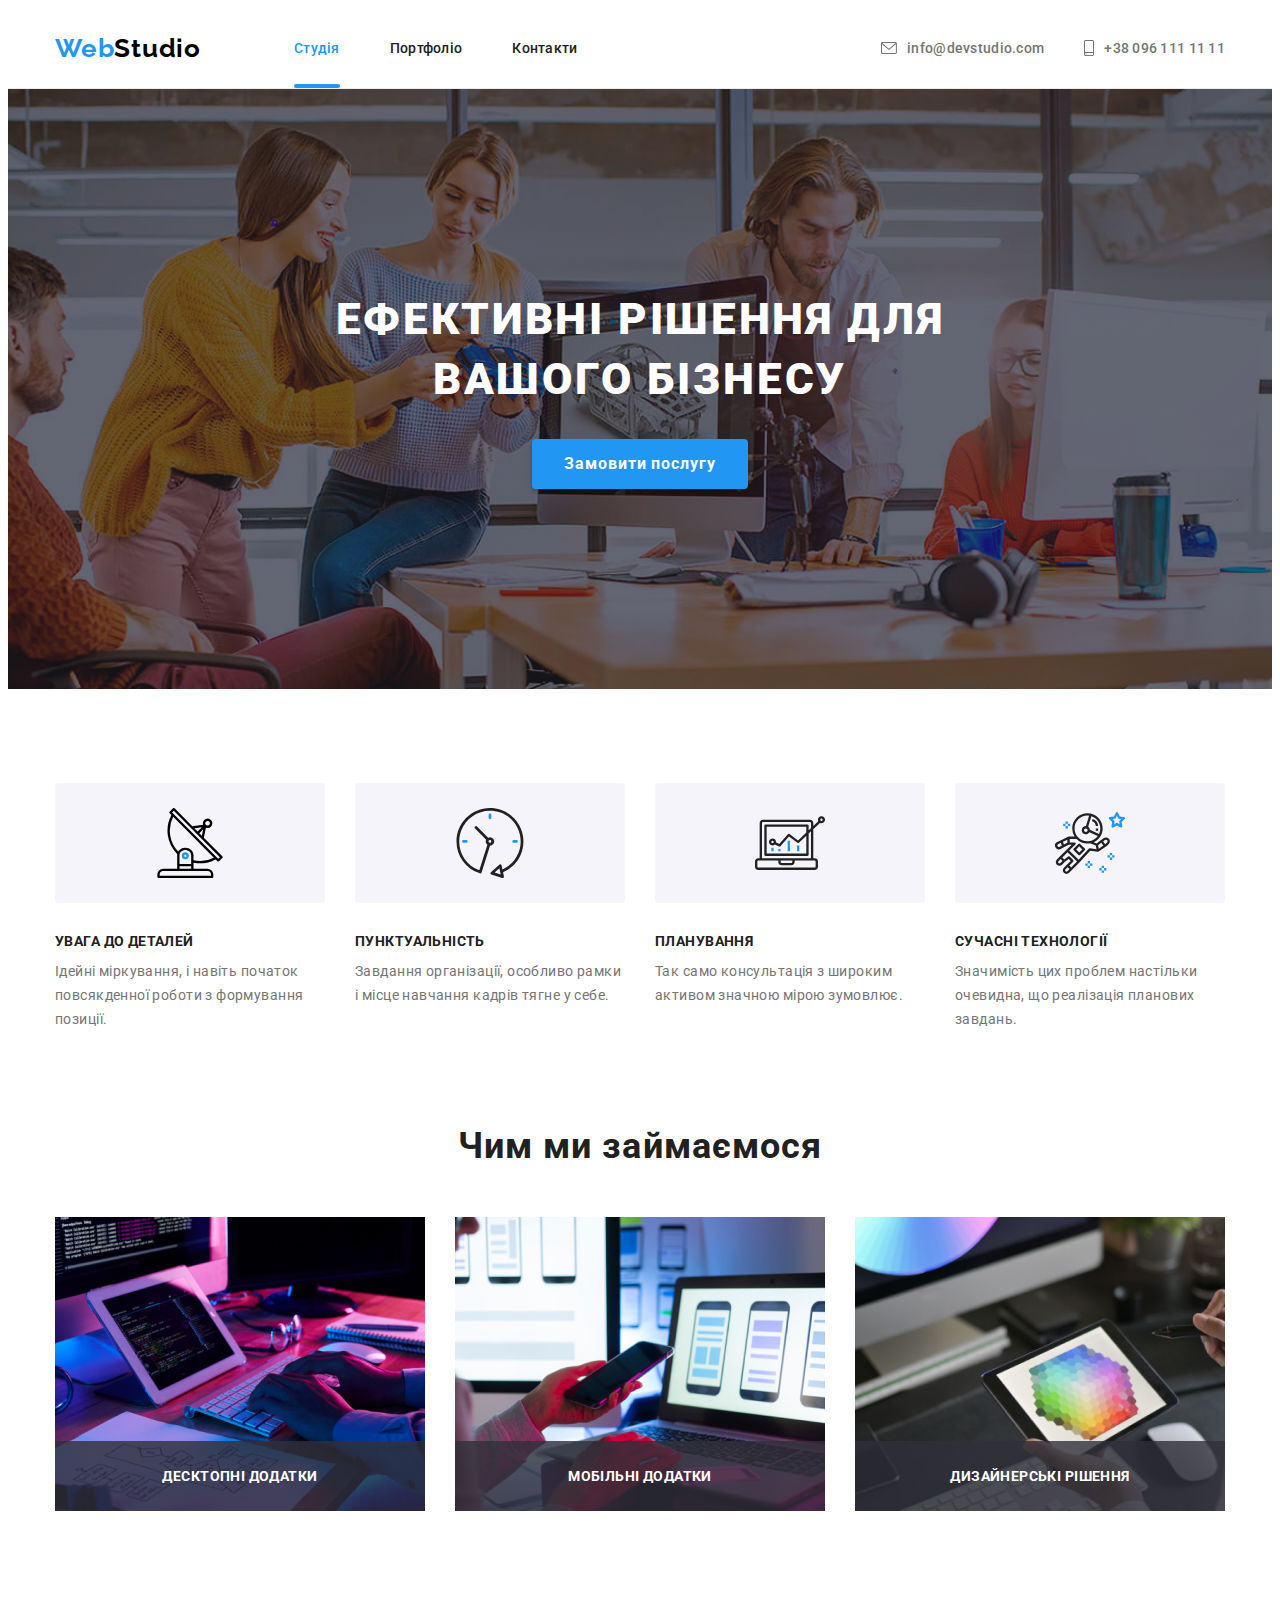
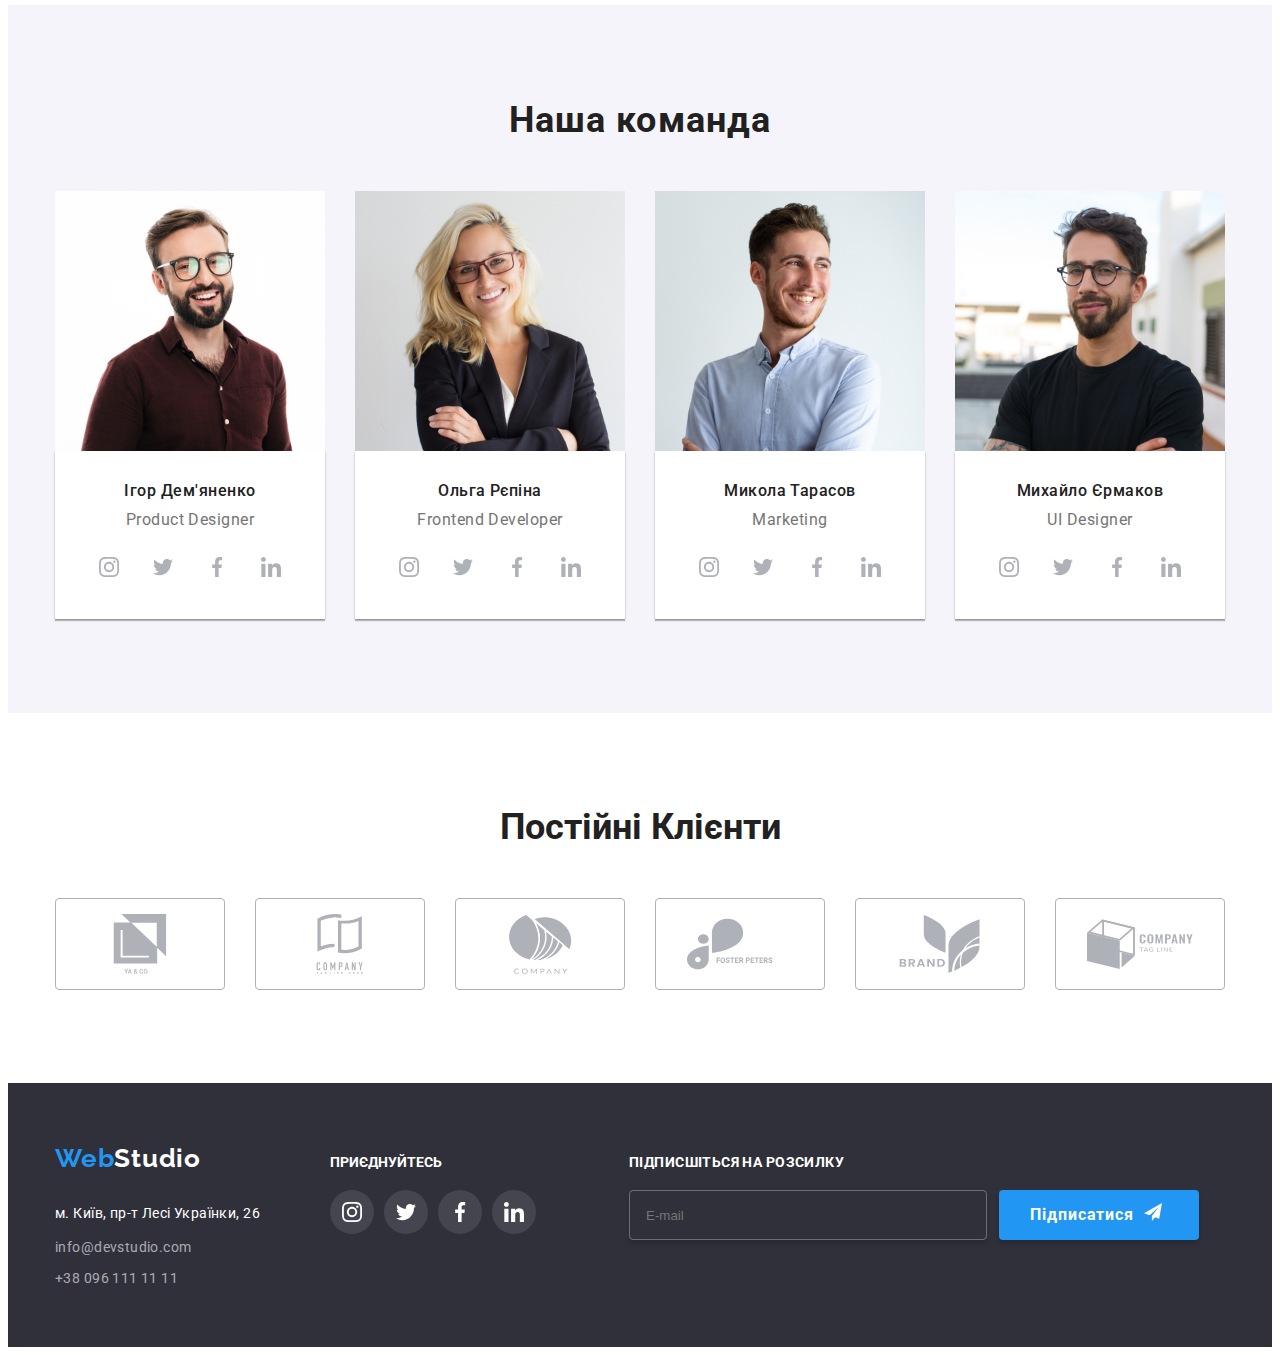
==== commit 3b5a822b: "full" ====
--- a/index.html
+++ b/index.html
@@ -10,8 +10,6 @@
       href="https://fonts.googleapis.com/css2?family=Montserrat:wght@400;700&family=Roboto:wght@400;500;700;900&display=swap"
       rel="stylesheet"
     />
-    <link rel="preconnect" href="https://fonts.googleapis.com" />
-    <link rel="preconnect" href="https://fonts.gstatic.com" crossorigin />
     <link
       href="https://fonts.googleapis.com/css2?family=Montserrat:wght@400;700&family=Raleway:wght@400;500;700;900&display=swap"
       rel="stylesheet"
@@ -28,13 +26,13 @@
   </head>
 
   <body class="body">
-    <!-- the cap -->
+    <!-- Header -->
     <header class="header">
       <div class="conteiner head-conteiner">
         <nav class="nav-conteiner">
-          <a class="logo" href="./index.html"
-            >Web<span class="studio">Studio</span></a
-          >
+          <a class="logo" href="./index.html">
+            Web<span class="studio">Studio</span>
+          </a>
           <ul class="nav-list">
             <li class="nav-item">
               <a class="nav-link current" href="./index.html">Студія</a>
@@ -51,10 +49,7 @@
           <li class="mail-tel">
             <a class="link-header mail-link" href="mailto:info@devstudio.com">
               <svg class="mail">
-                <use
-                  class="mail-icon"
-                  href="./images/sprite/sprite.svg#icon-mail"
-                ></use>
+                <use href="./images/sprite/sprite.svg#icon-mail"></use>
               </svg>
               info@devstudio.com
             </a>
@@ -62,10 +57,7 @@
           <li class="mail-tel">
             <a class="link-header phone-link" href="tel:+380961111111">
               <svg class="phone">
-                <use
-                  class="phone-icon"
-                  href="./images/sprite/sprite.svg#icon-phone"
-                ></use>
+                <use href="./images/sprite/sprite.svg#icon-phone"></use>
               </svg>
               +38 096 111 11 11
             </a>
@@ -75,74 +67,64 @@
     </header>
 
     <main>
-      <!-- first box -->
+      <!-- First Box -->
       <section class="first-box">
         <div class="conteiner">
           <h1 class="main-title">Ефективні рішення для вашого бізнесу</h1>
-
           <button data-modal-open class="main-button" type="button">
-            <span class="text-main-button">Замовити послугу</span>
+            Замовити послугу
           </button>
         </div>
       </section>
 
-      <!-- second box -->
-      <section class="second-box">
+      <!-- Advantages Section -->
+      <section class="advantages-section">
         <div class="conteiner">
-          <h2 class="hide-title">наші переваги</h2>
-          <ul class="adv-list">
-            <li class="adv-item">
-              <div class="adv-block">
-                <svg class="antenna">
+          <h2 class="hide-title">Наші переваги</h2>
+          <ul class="advantages">
+            <li class="advantages__item">
+              <div class="advantages__block">
+                <svg class="advantages__icon">
                   <use href="./images/sprite/sprite.svg#icon-antenna"></use>
                 </svg>
               </div>
-              <h3 class="adv-title">УВАГА ДО ДЕТАЛЕЙ</h3>
-              <p class="adv-paragraph">
+              <h3 class="advantages__title">УВАГА ДО ДЕТАЛЕЙ</h3>
+              <p class="advantages__info">
                 Ідейні міркування, і навіть початок повсякденної роботи з
                 формування позиції.
               </p>
             </li>
-            <li class="adv-item">
-              <div class="adv-block">
-                <svg class="clock">
-                  <use
-                    class=""
-                    href="./images/sprite/sprite.svg#icon-clock"
-                  ></use>
-                </svg>
-              </div>
-              <h3 class="adv-title">ПУНКТУАЛЬНІСТЬ</h3>
-              <p class="adv-paragraph">
+            <li class="advantages__item">
+              <div class="advantages__block">
+                <svg class="advantages__icon">
+                  <use href="./images/sprite/sprite.svg#icon-clock"></use>
+                </svg>
+              </div>
+              <h3 class="advantages__title">ПУНКТУАЛЬНІСТЬ</h3>
+              <p class="advantages__info">
                 Завдання організації, особливо рамки і місце навчання кадрів
                 тягне у себе.
               </p>
             </li>
-            <li class="adv-item">
-              <div class="adv-block">
-                <svg class="diagram">
-                  <use
-                    class=""
-                    href="./images/sprite/sprite.svg#icon-diagram"
-                  ></use>
-                </svg>
-              </div>
-              <h3 class="adv-title">ПЛАНУВАННЯ</h3>
-              <p class="adv-paragraph">
+            <li class="advantages__item">
+              <div class="advantages__block">
+                <svg class="advantages__icon">
+                  <use href="./images/sprite/sprite.svg#icon-diagram"></use>
+                </svg>
+              </div>
+              <h3 class="advantages__title">ПЛАНУВАННЯ</h3>
+              <p class="advantages__info">
                 Так само консультація з широким активом значною мірою зумовлює.
               </p>
             </li>
-            <li class="adv-item">
-              <div class="adv-block">
-                <svg class="astronaut">
-                  <use
-                    class=""
-                    href="./images/sprite/sprite.svg#icon-astronaut"
-                  ></use>
-                </svg>
-              </div>
-              <h3 class="adv-title">СУЧАСНІ ТЕХНОЛОГІЇ</h3>
-              <p class="adv-paragraph">
+            <li class="advantages__item">
+              <div class="advantages__block">
+                <svg class="advantages__icon">
+                  <use href="./images/sprite/sprite.svg#icon-astronaut"></use>
+                </svg>
+              </div>
+              <h3 class="advantages__title">СУЧАСНІ ТЕХНОЛОГІЇ</h3>
+              <p class="advantages__info">
                 Значимість цих проблем настільки очевидна, що реалізація
                 планових завдань.
               </p>
@@ -150,104 +132,106 @@
           </ul>
         </div>
       </section>
-      <!-- work -->
-      <section class="work-box">
+
+      <!-- Work Section -->
+      <section class="work-section">
         <div class="conteiner">
-          <h2 class="third-title">Чим ми займаємося</h2>
-          <ul class="work-list">
-            <li class="work-image">
-              <div class="work-pick-box">
+          <h2 class="work-title">Чим ми займаємося</h2>
+          <ul class="work">
+            <li class="work__item">
+              <div class="work__picture">
                 <img
-                  class="work-pick"
+                  class="picture"
                   src="./images/programming.jpg"
-                  alt="programming"
+                  alt="Programming"
                   width="370"
                   height="294"
                 />
-                <div class="overlay-work">
-                  <p class="work-image-text">десктопні додатки</p>
+                <div class="work-overlay">
+                  <p class="work-overlay__info">Десктопні додатки</p>
                 </div>
               </div>
-                
-            </li>
-            <li class="work-image">
-              <div class="work-pick-box">
+            </li>
+            <li class="work__item">
+              <div class="work__picture">
                 <img
-                class="work-pick"
-                src="./images/CreatingAplications.jpg"
-                alt="CreatingAplications"
-                width="370"
-                height="294"
+                  class="picture"
+                  src="./images/CreatingAplications.jpg"
+                  alt="Creating Applications"
+                  width="370"
+                  height="294"
                 />
-                <div class="overlay-work">
-                  <p class="work-image-text">мобільні додатки</p>
+                <div class="work-overlay">
+                  <p class="work-overlay__info">Мобільні додатки</p>
                 </div>
               </div>
             </li>
-            <li class="work-image">
-              <div class="work-pick-box">
+            <li class="work__item">
+              <div class="work__picture">
                 <img
-                class="work-pick"
-                src="./images/testing.jpg"
-                alt="testing"
-                width="370"
-                height="294"
+                  class="picture"
+                  src="./images/testing.jpg"
+                  alt="Testing"
+                  width="370"
+                  height="294"
                 />
-                <div class="overlay-work">
-                  <p class="work-image-text">дизайнерські рішення</p>
+                <div class="work-overlay">
+                  <p class="work-overlay__info">Дизайнерські рішення</p>
                 </div>
               </div>
             </li>
           </ul>
         </div>
       </section>
-      <!-- our team -->
-      <section class="our-team">
+
+      <!-- Team Section -->
+      <section class="team-section">
         <div class="conteiner">
-          <h2 class="our-team-title">Наша команда</h2>
-          <ul class="team-list">
-            <li class="human">
+          <h2 class="team-title">Наша команда</h2>
+          <ul class="team">
+            <!-- Team Member -->
+            <li class="team__item">
               <img
-                class="human-pick"
+                class="human-picture"
                 src="./images/igor.jpg"
                 alt="Ігор Дем'яненко"
                 width="270"
                 height="260"
               />
-              <div class="human-box">
-                <h3 class="name">Ігор Дем'яненко</h3>
-                <p class="proffetion">Product Designer</p>
-                <ul class="social-list">
-                  <li class="soc-item">
-                    <a class="human-link" href="">
-                      <svg class="soc-link">
+              <div class="human-info">
+                <h3 class="human-info__name">Ігор Дем'яненко</h3>
+                <p class="human-info__proffetion">Product Designer</p>
+                <ul class="profiles">
+                  <li class="profiles__item">
+                    <a class="profile-link" href="">
+                      <svg class="profile-link__icon">
                         <use
                           href="./images/sprite/sprite.svg#icon-instagram"
                         ></use>
                       </svg>
                     </a>
                   </li>
-                  <li class="soc-item">
-                    <a class="human-link" href="">
-                      <svg class="soc-link">
+                  <li class="profiles__item">
+                    <a class="profile-link" href="">
+                      <svg class="profile-link__icon">
                         <use
                           href="./images/sprite/sprite.svg#icon-twitter"
                         ></use>
                       </svg>
                     </a>
                   </li>
-                  <li class="soc-item">
-                    <a class="human-link" href="">
-                      <svg class="soc-link">
+                  <li class="profiles__item">
+                    <a class="profile-link" href="">
+                      <svg class="profile-link__icon">
                         <use
                           href="./images/sprite/sprite.svg#icon-facebook"
                         ></use>
                       </svg>
                     </a>
                   </li>
-                  <li class="soc-item">
-                    <a class="human-link" href="">
-                      <svg class="soc-link">
+                  <li class="profiles__item">
+                    <a class="profile-link" href="">
+                      <svg class="profile-link__icon">
                         <use
                           href="./images/sprite/sprite.svg#icon-linkedin"
                         ></use>
@@ -257,48 +241,48 @@
                 </ul>
               </div>
             </li>
-            <li class="human">
+            <li class="team__item">
               <img
-                class="human-pick"
+                class="human-picture"
                 src="./images/olga.jpg"
                 alt="Ольга Рєпіна"
                 width="270"
                 height="260"
               />
-              <div class="human-box">
-                <h3 class="name">Ольга Рєпіна</h3>
-                <p class="proffetion">Frontend Developer</p>
-                <ul class="social-list">
-                  <li class="soc-item">
-                    <a class="human-link" href="">
-                      <svg class="soc-link">
+              <div class="human-info">
+                <h3 class="human-info__name">Ольга Рєпіна</h3>
+                <p class="human-info__proffetion">Frontend Developer</p>
+                <ul class="profiles">
+                  <li class="profiles__item">
+                    <a class="profile-link" href="">
+                      <svg class="profile-link__icon">
                         <use
                           href="./images/sprite/sprite.svg#icon-instagram"
                         ></use>
                       </svg>
                     </a>
                   </li>
-                  <li class="soc-item">
-                    <a class="human-link" href="">
-                      <svg class="soc-link">
+                  <li class="profiles__item">
+                    <a class="profile-link" href="">
+                      <svg class="profile-link__icon">
                         <use
                           href="./images/sprite/sprite.svg#icon-twitter"
                         ></use>
                       </svg>
                     </a>
                   </li>
-                  <li class="soc-item">
-                    <a class="human-link" href="">
-                      <svg class="soc-link">
+                  <li class="profiles__item">
+                    <a class="profile-link" href="">
+                      <svg class="profile-link__icon">
                         <use
                           href="./images/sprite/sprite.svg#icon-facebook"
                         ></use>
                       </svg>
                     </a>
                   </li>
-                  <li class="soc-item">
-                    <a class="human-link" href="">
-                      <svg class="soc-link">
+                  <li class="profiles__item">
+                    <a class="profile-link" href="">
+                      <svg class="profile-link__icon">
                         <use
                           href="./images/sprite/sprite.svg#icon-linkedin"
                         ></use>
@@ -308,48 +292,48 @@
                 </ul>
               </div>
             </li>
-            <li class="human">
+            <li class="team__item">
               <img
-                class="human-pick"
+                class="human-picture"
                 src="./images/mikola.jpg"
                 alt="Микола Тарасов"
                 width="270"
                 height="260"
               />
-              <div class="human-box">
-                <h3 class="name">Микола Тарасов</h3>
-                <p class="proffetion">Marketing</p>
-                <ul class="social-list">
-                  <li class="soc-item">
-                    <a class="human-link" href="">
-                      <svg class="soc-link">
+              <div class="human-info">
+                <h3 class="human-info__name">Микола Тарасов</h3>
+                <p class="human-info__proffetion">Marketing</p>
+                <ul class="profiles">
+                  <li class="profiles__item">
+                    <a class="profile-link" href="">
+                      <svg class="profile-link__icon">
                         <use
                           href="./images/sprite/sprite.svg#icon-instagram"
                         ></use>
                       </svg>
                     </a>
                   </li>
-                  <li class="soc-item">
-                    <a class="human-link" href="">
-                      <svg class="soc-link">
+                  <li class="profiles__item">
+                    <a class="profile-link" href="">
+                      <svg class="profile-link__icon">
                         <use
                           href="./images/sprite/sprite.svg#icon-twitter"
                         ></use>
                       </svg>
                     </a>
                   </li>
-                  <li class="soc-item">
-                    <a class="human-link" href="">
-                      <svg class="soc-link">
+                  <li class="profiles__item">
+                    <a class="profile-link" href="">
+                      <svg class="profile-link__icon">
                         <use
                           href="./images/sprite/sprite.svg#icon-facebook"
                         ></use>
                       </svg>
                     </a>
                   </li>
-                  <li class="soc-item">
-                    <a class="human-link" href="">
-                      <svg class="soc-link">
+                  <li class="profiles__item">
+                    <a class="profile-link" href="">
+                      <svg class="profile-link__icon">
                         <use
                           href="./images/sprite/sprite.svg#icon-linkedin"
                         ></use>
@@ -359,48 +343,48 @@
                 </ul>
               </div>
             </li>
-            <li class="human">
+            <li class="team__item">
               <img
-                class="human-pick"
+                class="human-picture"
                 src="./images/michailo.jpg"
                 alt="Михайло Єрмаков"
                 width="270"
                 height="260"
               />
-              <div class="human-box">
-                <h3 class="name">Михайло Єрмаков</h3>
-                <p class="proffetion">UI Designer</p>
-                <ul class="social-list">
-                  <li class="soc-item">
-                    <a class="human-link" href="">
-                      <svg class="soc-link">
+              <div class="human-info">
+                <h3 class="human-info__name">Михайло Єрмаков</h3>
+                <p class="human-info__proffetion">UI Designer</p>
+                <ul class="profiles">
+                  <li class="profiles__item">
+                    <a class="profile-link" href="">
+                      <svg class="profile-link__icon">
                         <use
                           href="./images/sprite/sprite.svg#icon-instagram"
                         ></use>
                       </svg>
                     </a>
                   </li>
-                  <li class="soc-item">
-                    <a class="human-link" href="">
-                      <svg class="soc-link">
+                  <li class="profiles__item">
+                    <a class="profile-link" href="">
+                      <svg class="profile-link__icon">
                         <use
                           href="./images/sprite/sprite.svg#icon-twitter"
                         ></use>
                       </svg>
                     </a>
                   </li>
-                  <li class="soc-item">
-                    <a class="human-link" href="">
-                      <svg class="soc-link">
+                  <li class="profiles__item">
+                    <a class="profile-link" href="">
+                      <svg class="profile-link__icon">
                         <use
                           href="./images/sprite/sprite.svg#icon-facebook"
                         ></use>
                       </svg>
                     </a>
                   </li>
-                  <li class="soc-item">
-                    <a class="human-link" href="">
-                      <svg class="soc-link">
+                  <li class="profiles__item">
+                    <a class="profile-link" href="">
+                      <svg class="profile-link__icon">
                         <use
                           href="./images/sprite/sprite.svg#icon-linkedin"
                         ></use>
@@ -413,48 +397,50 @@
           </ul>
         </div>
       </section>
-      <section class="clients">
+
+      <!-- Clients Section -->
+      <section class="clients-section">
         <div class="conteiner">
-          <h2 class="our-clients">Постійні Клієнти</h2>
-          <ul class="logo-list">
-            <li class="logo-item">
-              <a class="client-link" href="">
-                <svg class="client-logo">
+          <h2 class="clients-section__title">Постійні Клієнти</h2>
+          <ul class="clients-logo">
+            <li class="clients-logo__item">
+              <a class="clients-link" href="">
+                <svg class="clients-link__logo">
                   <use href="./images/sprite/sprite.svg#icon-logo"></use>
                 </svg>
               </a>
             </li>
-            <li class="logo-item">
-              <a class="client-link" href="">
-                <svg class="client-logo">
+            <li class="clients-logo__item">
+              <a class="clients-link" href="">
+                <svg class="clients-link__logo">
                   <use href="./images/sprite/sprite.svg#icon-logo1"></use>
                 </svg>
               </a>
             </li>
-            <li class="logo-item">
-              <a class="client-link" href="">
-                <svg class="client-logo">
+            <li class="clients-logo__item">
+              <a class="clients-link" href="">
+                <svg class="clients-link__logo">
                   <use href="./images/sprite/sprite.svg#icon-logo2"></use>
                 </svg>
               </a>
             </li>
-            <li class="logo-item">
-              <a class="client-link" href="">
-                <svg class="client-logo">
+            <li class="clients-logo__item">
+              <a class="clients-link" href="">
+                <svg class="clients-link__logo">
                   <use href="./images/sprite/sprite.svg#icon-logo3"></use>
                 </svg>
               </a>
             </li>
-            <li class="logo-item">
-              <a class="client-link" href="">
-                <svg class="client-logo">
+            <li class="clients-logo__item">
+              <a class="clients-link" href="">
+                <svg class="clients-link__logo">
                   <use href="./images/sprite/sprite.svg#icon-logo4"></use>
                 </svg>
               </a>
             </li>
-            <li class="logo-item">
-              <a class="client-link" href="">
-                <svg class="client-logo">
+            <li class="clients-logo__item">
+              <a class="clients-link" href="">
+                <svg class="clients-link__logo">
                   <use href="./images/sprite/sprite.svg#icon-logo5"></use>
                 </svg>
               </a>
@@ -463,29 +449,30 @@
         </div>
       </section>
     </main>
-    <!-- Floor -->
+
+    <!-- Footer -->
     <footer class="footer">
       <div class="conteiner foot-box">
         <div>
-          <a class="web-foot" href="/"
-          >Web<span class="studio-foot">Studio</span></a
-        >
-        <address class="address">
-          <p class="addr">м. Київ, пр-т Лесі Українки, 26</p>
-          <ul class="foot-link-list">
-            <li class="item-foot">
-              <a class="link-foot" href="mailto:info@devstudio.com"
-                >info@devstudio.com</a
-              >
-            </li>
-            <li class="item-foot">
-              <a class="link-foot" href="tel:+380961111111"
-                >+38 096 111 11 11</a
-              >
-            </li>
-          </ul>
-        </div>
-        </address>
+          <a class="web-foot" href="/">
+            Web<span class="studio-foot">Studio</span>
+          </a>
+          <address class="address">
+            <p class="addr">м. Київ, пр-т Лесі Українки, 26</p>
+            <ul class="foot-link-list">
+              <li class="item-foot">
+                <a class="link-foot" href="mailto:info@devstudio.com">
+                  info@devstudio.com
+                </a>
+              </li>
+              <li class="item-foot">
+                <a class="link-foot" href="tel:+380961111111"
+                  >+38 096 111 11 11</a
+                >
+              </li>
+            </ul>
+          </address>
+        </div>
         <div class="soc-box-foot">
           <h3 class="join-us">ПРИЄДНУЙТЕСЬ</h3>
           <ul class="soc-list-foot">
@@ -520,35 +507,33 @@
           </ul>
         </div>
         <div class="foot-form-field">
-
           <div class="foot-form-box">
             <h2 class="foot-form-title">ПІДПИСШІТЬСЯ НА РОЗСИЛКУ</h2>
             <div class="btn-input-foot">
-              <form class="foot-form" action="">
+              <form action="" class="foot-form">
                 <div class="foot-input-box">
-                  <input class="foot-input" type="text" placeholder="E-mail">
+                  <input class="foot-input" placeholder="E-mail" type="text" />
                 </div>
               </form>
-            
               <div class="foot-submit-button">
                 <button class="foot-form-button" type="submit">
                   <div class="box-in-foot-btn">
-                    <span class="foot-form-button-text">
-                      Підписатися
-                    </span>
+                    <span class="foot-form-button-text">Підписатися</span>
                     <svg class="icon-foot-form">
-                      <use href="./images/sprite/sprite.svg#icon-telegram"></use>
+                      <use
+                        href="./images/sprite/sprite.svg#icon-telegram"
+                      ></use>
                     </svg>
                   </div>
                 </button>
               </div>
-          
             </div>
-
+          </div>
         </div>
       </div>
     </footer>
-    <!-- modal -->
+
+    <!-- Modal -->
     <div data-modal class="backdrop is-hidden">
       <div class="modal">
         <button class="button-modal-close" data-modal-close>
@@ -559,61 +544,54 @@
         <h2 class="modal-title">Залиште свої дані, ми вам передзвонимо</h2>
         <form class="form" action="">
           <div class="label-input-box">
-            <label for="name" class="label" >Ім'я</label>
+            <label for="name" class="label">Ім'я</label>
             <div class="input-icon-modal-box">
-              <input id="name" class="form-input" type="text">
+              <input id="name" class="form-input" type="text" />
               <svg class="modal-input-icon">
-                <use href="./images/sprite/sprite.svg#icon-person-modal">
-                </use>
+                <use href="./images/sprite/sprite.svg#icon-person-modal"></use>
               </svg>
             </div>
           </div>
-          
           <div class="label-input-box">
             <label for="tel" class="label">Телефон</label>
             <div class="input-icon-modal-box">
-              <input id="tel" class="form-input" type="tel">
+              <input id="tel" class="form-input" type="tel" />
               <svg class="modal-input-icon">
-                <use href="./images/sprite/sprite.svg#icon-phone-modal">
-                </use>
+                <use href="./images/sprite/sprite.svg#icon-phone-modal"></use>
               </svg>
             </div>
-            
           </div>
-          
           <div class="label-input-box">
             <label for="email" class="label">Пошта</label>
             <div class="input-icon-modal-box">
-              <input id="email" class="form-input" type="email">
+              <input id="email" class="form-input" type="email" />
               <svg class="modal-input-icon">
-                <use href="./images/sprite/sprite.svg#icon-email-modal">
-                </use>
+                <use href="./images/sprite/sprite.svg#icon-email-modal"></use>
               </svg>
             </div>
-            
           </div>
-          
           <div class="label-input-box">
             <label class="label" for="comment">Коментар</label>
-            <textarea class="comment" id="comment" placeholder="введіть текст"></textarea>
+            <textarea
+              class="comment"
+              id="comment"
+              placeholder="Введіть текст"
+            ></textarea>
           </div>
-
-          
-          
         </form>
         <div class="checkbox-modal-box">
-          <input id="checkbox" type="checkbox">
-          <label class="checkbox-label" for="checkbox">Погоджуюся з розсилкою та приймаю <a class="modal-checkbox-link" href="/"> Умови договору<a> </label>
-        </div>
-
-
+          <input id="checkbox" type="checkbox" />
+          <label class="checkbox-label" for="checkbox">
+            Погоджуюся з розсилкою та приймаю
+            <a class="modal-checkbox-link" href="/">Умови договору</a>
+          </label>
+        </div>
         <button class="button-modal-submit" type="submit">
           <span class="button-submit-text">Відправити</span>
         </button>
-        
-
       </div>
     </div>
+
     <script src="./js/modal.js"></script>
   </body>
 </html>
--- a/css/style.css
+++ b/css/style.css
@@ -227,9 +227,7 @@
   display: block;
   margin-left: auto;
   margin-right: auto;
-}
-
-.text-main-button {
+  /*  */
   color: var(--white-color);
   text-align: center;
   font-family: var(--text);
@@ -239,15 +237,12 @@
   line-height: 30px;
   letter-spacing: 0.96px;
   cursor: pointer;
-  /*  */
-  height: 30px;
-
   padding: 10px 32px 10px 32px;
 }
 
-/* second box index html */
-
-.second-box {
+/* advantages */
+
+.advantages-section {
   padding-top: 94px;
 }
 
@@ -265,14 +260,14 @@
   overflow: hidden;
 }
 
-.adv-list {
+.advantages {
   list-style: none;
   display: flex;
   padding: 0;
   margin: 0;
 }
 
-.adv-item {
+.advantages__item {
   display: block;
   margin: 0;
   padding-right: 0;
@@ -281,7 +276,7 @@
   background-repeat: no-repeat;
 }
 
-.adv-block {
+.advantages__block {
   background-color: #f5f4fa;
   border-radius: 4px;
   width: 270px;
@@ -292,31 +287,16 @@
   align-items: center;
 }
 
-.antenna {
+.advantages__icon {
   width: 70px;
   height: 70px;
 }
 
-.clock {
-  width: 70px;
-  height: 70px;
-}
-
-.diagram {
-  width: 70px;
-  height: 70px;
-}
-
-.astronaut {
-  width: 70px;
-  height: 70px;
-}
-
-.adv-list .adv-item + .adv-item {
+.advantages .advantages__item + .advantages__item {
   margin-left: 30px;
 }
 
-.adv-title {
+.advantages__title {
   color: var(--text-color);
   font-family: var(--text);
   font-size: 14px;
@@ -330,7 +310,7 @@
   margin-bottom: 10px;
 }
 
-.adv-paragraph {
+.advantages__info {
   color: var(--second-color);
   font-family: var(--text);
   font-size: 14px;
@@ -345,11 +325,11 @@
 
 /* work images */
 
-.work-box {
+.work-section {
   padding-top: 94px;
   padding-bottom: 94px;
 }
-.third-title {
+.work-title {
   color: var(--text-color);
   text-align: center;
   font-family: var(--text);
@@ -363,25 +343,25 @@
   margin-bottom: 50px;
 }
 
-.work-list {
+.work {
   list-style: none;
   display: flex;
   margin: 0;
   padding: 0;
 }
-.work-pick {
-  display: block;
-}
-
-.work-list .work-image + .work-image {
+.picture {
+  display: block;
+}
+
+.work .work__item + .work__item {
   margin-left: 30px;
 }
 
-.work-pick-box {
+.work__picture {
   position: relative;
 }
 
-.overlay-work {
+.work-overlay {
   content: "";
   position: absolute;
   width: 100%;
@@ -392,7 +372,7 @@
   background: rgba(47, 48, 58, 0.8);
 }
 
-.work-image-text {
+.work-overlay__info {
   color: var(--white-color);
   font-family: var(--text);
   font-weight: 700;
@@ -408,13 +388,31 @@
 }
 /* our team */
 
-.our-team {
+.team-section {
   background: #f5f4fa;
   padding-top: 94px;
   padding-bottom: 94px;
 }
 
-.team-list {
+.team .team__human + .team__human {
+  margin-left: 30px;
+}
+
+.team-title {
+  color: var(--text-color);
+  text-align: center;
+  font-family: var(--text);
+  font-size: 36px;
+  font-style: normal;
+  font-weight: 700;
+  line-height: normal;
+  letter-spacing: 1.08px;
+  /*  */
+  margin-top: 0;
+  margin-bottom: 0;
+}
+
+.team {
   list-style: none;
   display: flex;
   justify-content: space-between;
@@ -423,11 +421,11 @@
   padding: 0;
 }
 
-.human-pick {
-  display: block;
-}
-
-.human-box {
+.human-picture {
+  display: block;
+}
+
+.human-info {
   padding-top: 30px;
   padding-bottom: 30px;
   background: #fff;
@@ -435,25 +433,7 @@
     0 1px 3px 0 rgba(0, 0, 0, 0.12);
 }
 
-.team-list .human + .human {
-  margin-left: 30px;
-}
-
-.our-team-title {
-  color: var(--text-color);
-  text-align: center;
-  font-family: var(--text);
-  font-size: 36px;
-  font-style: normal;
-  font-weight: 700;
-  line-height: normal;
-  letter-spacing: 1.08px;
-  /*  */
-  margin-top: 0;
-  margin-bottom: 0;
-}
-
-.name {
+.human-info__name {
   color: var(--text-color);
   font-family: var(--text);
   text-align: center;
@@ -466,7 +446,7 @@
   margin: 0;
 }
 
-.proffetion {
+.human-info__proffetion {
   color: var(--second-color);
   font-family: var(--text);
   text-align: center;
@@ -479,7 +459,7 @@
   margin-bottom: 16px;
 }
 
-.social-list {
+.profiles {
   list-style: none;
   display: flex;
   margin: 0;
@@ -487,15 +467,7 @@
   justify-content: center;
 }
 
-.soc-link {
-  fill: #afb1b8;
-  width: 20px;
-  height: 20px;
-
-  transition: fill 250ms cubic-bezier(0.4, 0, 0.2, 1);
-}
-
-.soc-item {
+.profiles__item {
   display: flex;
   justify-content: center;
   align-items: center;
@@ -504,11 +476,16 @@
   height: 44px;
 }
 
-.social-list .soc-item + .soc-item {
+.profile-link:hover,
+.profile-link:focus {
+  background-color: var(--logo-color);
+}
+
+.profiles .profiles__item + .profiles__item {
   margin-left: 10px;
 }
 
-.human-link {
+.profile-link {
   display: flex;
   justify-content: center;
   align-items: center;
@@ -521,22 +498,27 @@
   transition: background-color 250ms cubic-bezier(0.4, 0, 0.2, 1);
 }
 
-.human-link:hover,
-.human-link:focus {
-  background-color: var(--logo-color);
-}
-
-.human-link:hover .soc-link,
-.human-link:focus .soc-link {
+.profile-link:hover .profile-link__icon,
+.profile-link:focus .profile-link__icon {
   fill: #ffffff;
 }
+
+.profile-link__icon {
+  fill: #afb1b8;
+  width: 20px;
+  height: 20px;
+
+  transition: fill 250ms cubic-bezier(0.4, 0, 0.2, 1);
+}
+
 /* наші клієнти */
 
-.clients {
+.clients-section {
   padding-bottom: 93px;
   padding-top: 93px;
 }
-.our-clients {
+
+.clients-section__title {
   font-family: var(--text);
   font-weight: 700;
   font-size: 36px;
@@ -546,7 +528,7 @@
   margin-bottom: 0px;
 }
 
-.logo-list {
+.clients-logo {
   list-style: none;
   display: flex;
   margin-top: 50px;
@@ -554,12 +536,12 @@
   padding: 0;
 }
 
-.logo-item {
+.clients-logo__item {
   width: 170px;
   height: 92px;
 }
 
-.client-link {
+.clients-link {
   display: flex;
   justify-content: center;
   align-items: center;
@@ -572,81 +554,78 @@
   transition: border-color 250ms cubic-bezier(0.4, 0, 0.2, 1);
 }
 
-.client-logo {
+.clients-link__logo {
   width: 106px;
   height: 60px;
   fill: #afb1b8;
   transition: fill 250ms cubic-bezier(0.4, 0, 0.2, 1);
 }
 
-.logo-list .logo-item + .logo-item {
+.clients-logo .clients-logo__item + .clients-logo__item {
   margin-left: 30px;
 }
 
-.client-link:hover,
-.client-link:focus {
+.clients-link:hover,
+.clients-link:focus {
   border-color: var(--logo-color);
 }
 
-.client-link:hover .client-logo,
-.client-link:focus .client-logo {
+.clients-link:hover .clients-link__logo,
+.clients-link:focus .clients-link__logo {
   fill: var(--logo-color);
 }
 
-/* 
-
-
 /* footer */
+
+.footer {
+  background: #2f303a;
+  padding-top: 60px;
+  padding-bottom: 60px;
+}
+
+.foot-box {
+  display: flex;
+  align-items: baseline;
+}
+
+.web-foot {
+  color: var(--logo-color);
+  font-family: var(--logo-text);
+  font-size: 26px;
+  font-weight: 700;
+  letter-spacing: 0.78px;
+  text-decoration: none;
+}
+
+.studio-foot {
+  color: #fff;
+  font-family: var(--logo-text);
+  font-size: 26px;
+  font-weight: 700;
+  letter-spacing: 0.78px;
+}
+
+.address {
+  font-style: normal;
+  margin-top: 28px;
+}
+
+.addr {
+  color: #fff;
+  font-family: var(--text);
+  font-size: 14px;
+  line-height: 24px;
+  letter-spacing: 0.42px;
+  /*  */
+  margin-bottom: 0;
+  margin-top: 0;
+}
 
 .foot-link-list {
   list-style: none;
   padding-left: 0;
   margin-top: 12px;
   margin-bottom: 0;
-}
-
-.footer {
-  background: #2f303a;
-  padding-top: 60px;
-  padding-bottom: 60px;
-}
-
-.foot-box {
-  display: flex;
-  align-items: baseline;
-}
-
-.web-foot {
-  color: var(--logo-color);
-  font-family: var(--logo-text);
-  font-size: 26px;
-  font-weight: 700;
-  letter-spacing: 0.78px;
-  text-decoration: none;
-}
-
-.studio-foot {
-  color: #fff;
-  font-family: var(--logo-text);
-  font-size: 26px;
-  font-weight: 700;
-  letter-spacing: 0.78px;
-}
-
-.address {
-  font-style: normal;
-  margin-top: 28px;
-}
-
-.addr {
-  color: #fff;
-  font-family: var(--text);
-  font-size: 14px;
-  line-height: 24px;
-  letter-spacing: 0.42px;
-  /*  */
-  margin-bottom: 0;
-  margin-top: 0;
 }
 
 .foot-link-list .item-foot + .item-foot {
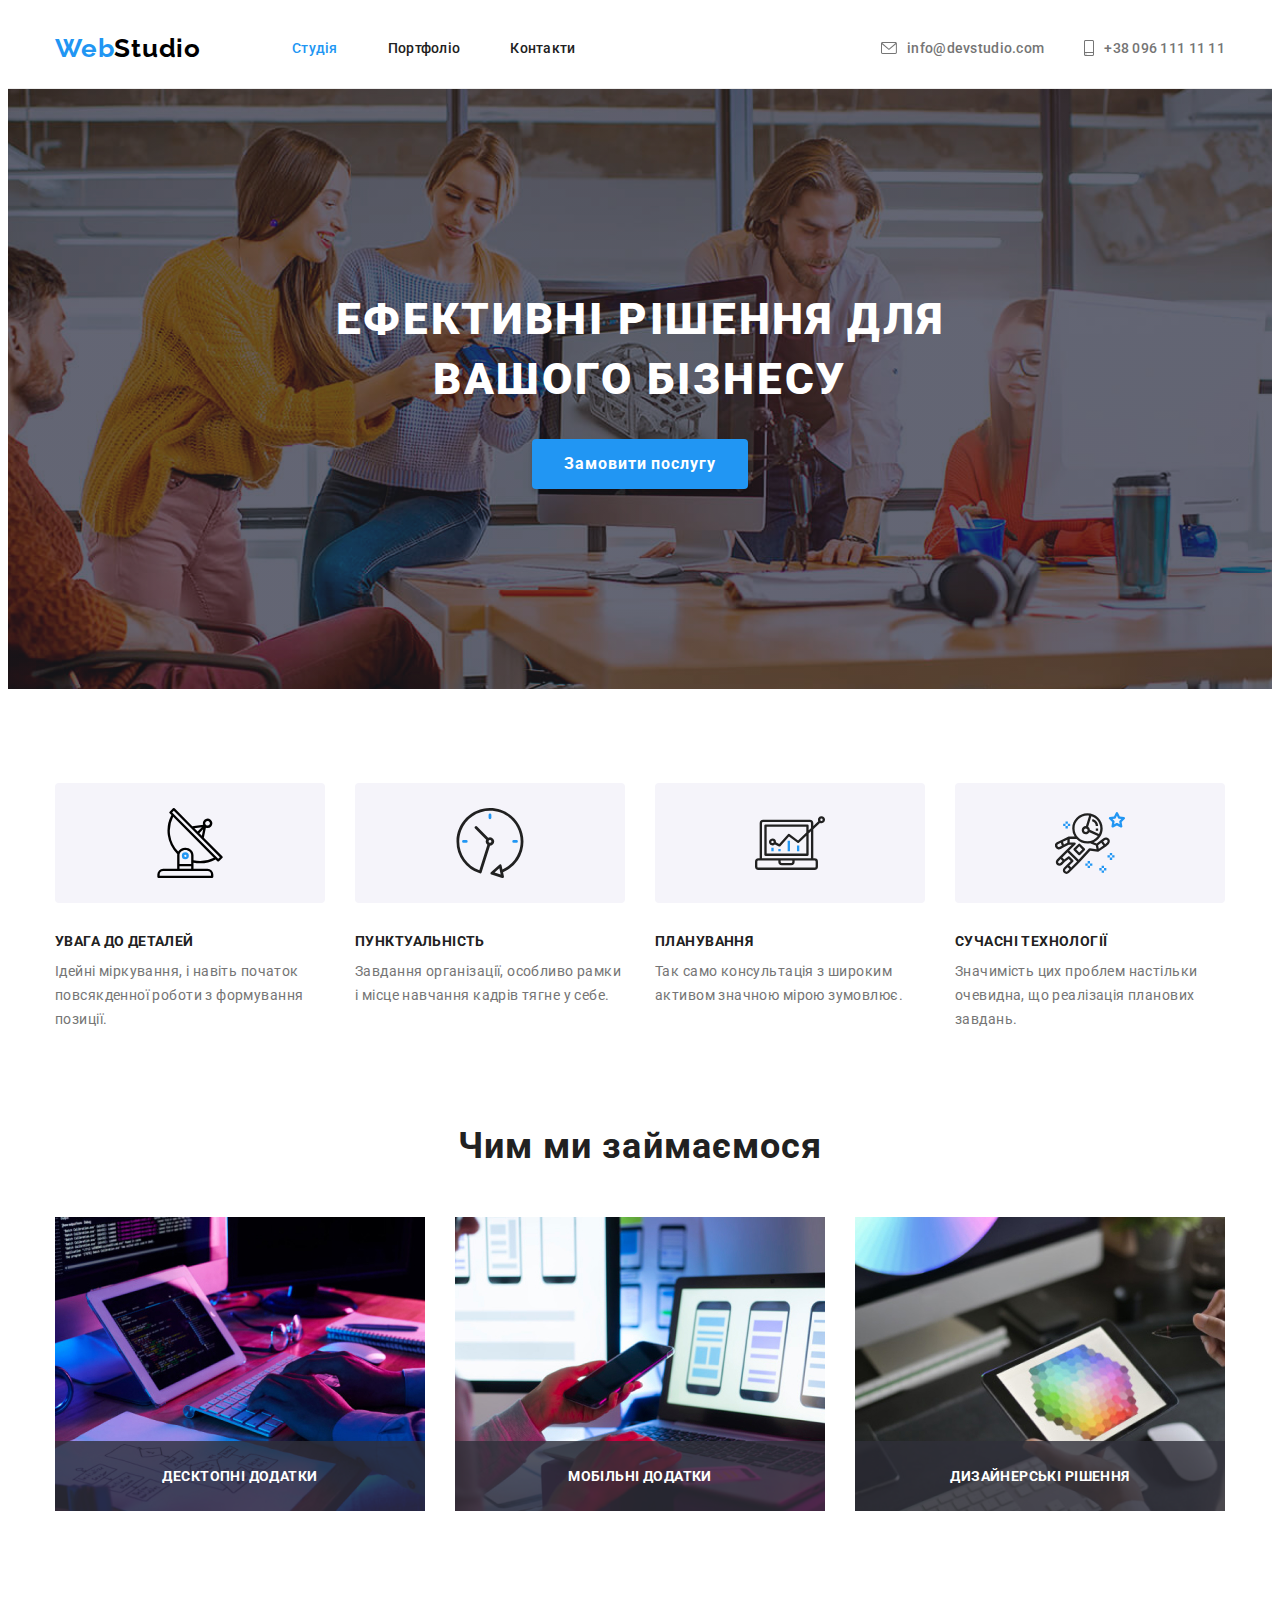
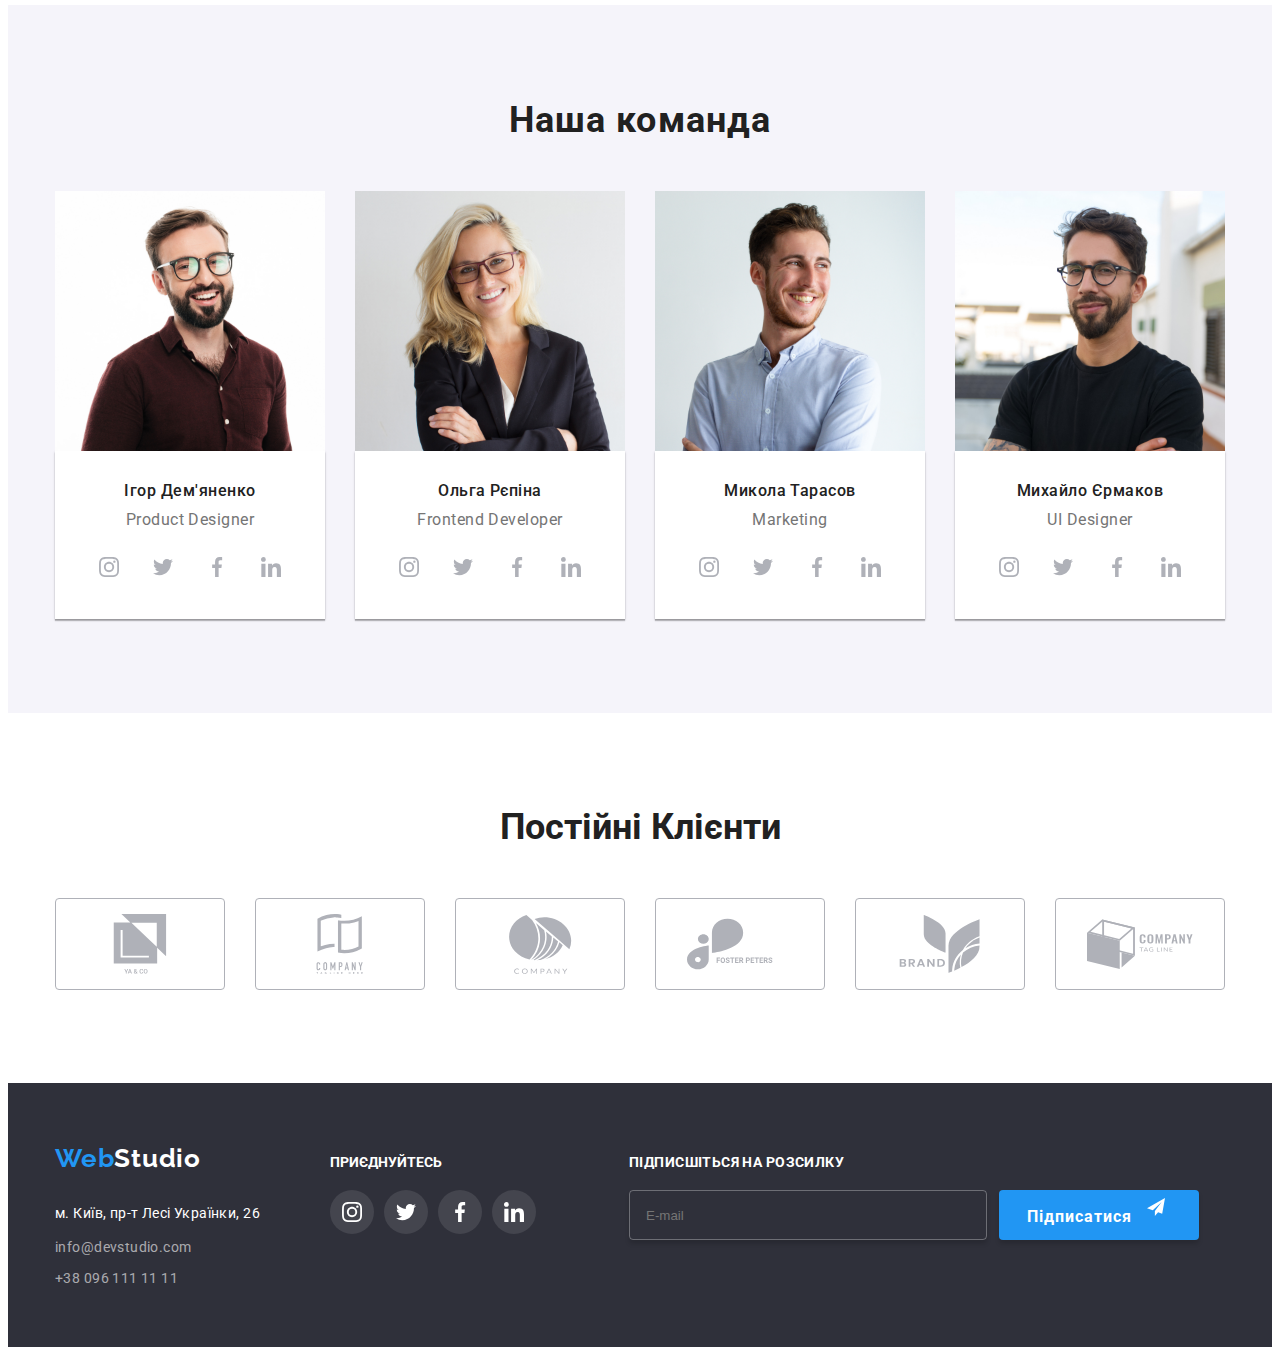
==== commit f1a579a6: "rename" ====
--- a/index.html
+++ b/index.html
@@ -29,34 +29,35 @@
     <!-- Header -->
     <header class="header">
       <div class="conteiner head-conteiner">
-        <nav class="nav-conteiner">
+        <nav class="navigation">
           <a class="logo" href="./index.html">
             Web<span class="studio">Studio</span>
           </a>
-          <ul class="nav-list">
-            <li class="nav-item">
-              <a class="nav-link current" href="./index.html">Студія</a>
-            </li>
-            <li class="nav-item">
-              <a class="nav-link" href="./portfolio.html">Портфоліо</a>
-            </li>
-            <li class="nav-item">
-              <a class="nav-link" href="./contacts.html">Контакти</a>
+          <ul class="navigation-list">
+            <li class="navigation-list__item">
+              <a class="navigation-link current" href="./index.html">Студія</a>
+            </li>
+            <li class="navigation-list__item">
+              <a class="navigation-link" href="./portfolio.html">Портфоліо</a>
+            </li>
+            <li class="navigation-list__item">
+              <a class="navigation-link" href="./contacts.html">Контакти</a>
             </li>
           </ul>
         </nav>
-        <ul class="list-header">
-          <li class="mail-tel">
-            <a class="link-header mail-link" href="mailto:info@devstudio.com">
-              <svg class="mail">
+        <!-- contacts -->
+        <ul class="contacts-header">
+          <li class="contacts-header__item">
+            <a class="header-link" href="mailto:info@devstudio.com">
+              <svg class="header-link__icon mail">
                 <use href="./images/sprite/sprite.svg#icon-mail"></use>
               </svg>
               info@devstudio.com
             </a>
           </li>
-          <li class="mail-tel">
-            <a class="link-header phone-link" href="tel:+380961111111">
-              <svg class="phone">
+          <li class="contacts-header__item">
+            <a class="header-link" href="tel:+380961111111">
+              <svg class="header-link__icon phone">
                 <use href="./images/sprite/sprite.svg#icon-phone"></use>
               </svg>
               +38 096 111 11 11
@@ -67,11 +68,11 @@
     </header>
 
     <main>
-      <!-- First Box -->
-      <section class="first-box">
+      <!-- hero -->
+      <section class="hero">
         <div class="conteiner">
-          <h1 class="main-title">Ефективні рішення для вашого бізнесу</h1>
-          <button data-modal-open class="main-button" type="button">
+          <h1 class="hero-title">Ефективні рішення для вашого бізнесу</h1>
+          <button data-modal-open class="hero-button" type="button">
             Замовити послугу
           </button>
         </div>
@@ -452,79 +453,81 @@
 
     <!-- Footer -->
     <footer class="footer">
-      <div class="conteiner foot-box">
+      <div class="conteiner footer-box">
         <div>
-          <a class="web-foot" href="/">
-            Web<span class="studio-foot">Studio</span>
+          <a class="logo" href="/">
+            Web<span class="studio-footer">Studio</span>
           </a>
           <address class="address">
-            <p class="addr">м. Київ, пр-т Лесі Українки, 26</p>
-            <ul class="foot-link-list">
-              <li class="item-foot">
-                <a class="link-foot" href="mailto:info@devstudio.com">
+            <p class="address__info">м. Київ, пр-т Лесі Українки, 26</p>
+            <ul class="address-list">
+              <li class="address-list__item">
+                <a class="contacts-footer" href="mailto:info@devstudio.com">
                   info@devstudio.com
                 </a>
               </li>
-              <li class="item-foot">
-                <a class="link-foot" href="tel:+380961111111"
+              <li class="address-list__item">
+                <a class="contacts-footer" href="tel:+380961111111"
                   >+38 096 111 11 11</a
                 >
               </li>
             </ul>
           </address>
         </div>
-        <div class="soc-box-foot">
-          <h3 class="join-us">ПРИЄДНУЙТЕСЬ</h3>
-          <ul class="soc-list-foot">
-            <li class="soc-item-foot">
-              <a class="soc-link-foot" href="">
-                <svg class="icon-foot">
+        <!-- official pages -->
+        <div class="official-pages">
+          <h2 class="official-pages__title">ПРИЄДНУЙТЕСЬ</h2>
+          <ul class="page-list">
+            <li class="page-list__item">
+              <a class="pages-link" href="">
+                <svg class="pages-link__icon">
                   <use href="./images/sprite/sprite.svg#icon-instagram"></use>
                 </svg>
               </a>
             </li>
-            <li class="soc-item-foot">
-              <a class="soc-link-foot" href="">
-                <svg class="icon-foot">
+            <li class="page-list__item">
+              <a class="pages-link" href="">
+                <svg class="pages-link__icon">
                   <use href="./images/sprite/sprite.svg#icon-twitter"></use>
                 </svg>
               </a>
             </li>
-            <li class="soc-item-foot">
-              <a class="soc-link-foot" href="">
-                <svg class="icon-foot">
+            <li class="page-list__item">
+              <a class="pages-link" href="">
+                <svg class="pages-link__icon">
                   <use href="./images/sprite/sprite.svg#icon-facebook"></use>
                 </svg>
               </a>
             </li>
-            <li class="soc-item-foot">
-              <a class="soc-link-foot" href="">
-                <svg class="icon-foot">
+            <li class="page-list__item">
+              <a class="pages-link" href="">
+                <svg class="pages-link__icon">
                   <use href="./images/sprite/sprite.svg#icon-linkedin"></use>
                 </svg>
               </a>
             </li>
           </ul>
         </div>
-        <div class="foot-form-field">
-          <div class="foot-form-box">
-            <h2 class="foot-form-title">ПІДПИСШІТЬСЯ НА РОЗСИЛКУ</h2>
-            <div class="btn-input-foot">
-              <form action="" class="foot-form">
+        <!-- form in footer -->
+        <div class="footer-form-area">
+          <div>
+            <h2 class="footer-form-title">ПІДПИСШІТЬСЯ НА РОЗСИЛКУ</h2>
+            <div class="button-input-foot">
+              <form action="" class="footer-form">
                 <div class="foot-input-box">
-                  <input class="foot-input" placeholder="E-mail" type="text" />
+                  <input
+                    class="footer-input"
+                    placeholder="E-mail"
+                    type="text"
+                  />
                 </div>
               </form>
-              <div class="foot-submit-button">
-                <button class="foot-form-button" type="submit">
-                  <div class="box-in-foot-btn">
-                    <span class="foot-form-button-text">Підписатися</span>
-                    <svg class="icon-foot-form">
-                      <use
-                        href="./images/sprite/sprite.svg#icon-telegram"
-                      ></use>
-                    </svg>
-                  </div>
+              <div class="footer-button">
+                <button class="footer-button__form" type="submit">
+                  Підписатися
+                  <svg class="footer-button__icon">
+                    <use href="./images/sprite/sprite.svg#icon-telegram"></use>
+                  </svg>
                 </button>
               </div>
             </div>
--- a/css/style.css
+++ b/css/style.css
@@ -41,12 +41,9 @@
   color: var(--logo-color);
   font-family: var(--logo-text);
   font-size: 26px;
-  font-style: normal;
-  font-weight: 700;
-  line-height: normal;
+  font-weight: 700;
   letter-spacing: 0.78px;
   text-decoration: none;
-  margin-right: 93px;
 }
 
 .studio {
@@ -58,23 +55,24 @@
   letter-spacing: 0.78px;
 }
 
-.nav-conteiner {
+.navigation {
   display: flex;
   align-items: center;
 }
 
-.nav-list {
+.navigation-list {
   list-style: none;
   display: flex;
   margin: 0;
+  margin-left: 91px;
   padding-left: 0;
 }
 
-.nav-item {
+.navigation-list__item {
   position: relative;
 }
 
-.nav-link.current::after {
+.contacts-header.current::after {
   content: "";
   display: block;
   width: 100%;
@@ -87,7 +85,7 @@
   border-radius: 4px;
 }
 
-.nav-link {
+.navigation-link {
   color: var(--text-color);
   font-family: var(--text);
   font-size: 14px;
@@ -102,8 +100,8 @@
   transition: color 250ms cubic-bezier(0.4, 0, 0.2, 1);
 }
 
-.nav-link:hover,
-.nav-link:focus {
+.navigation-link:hover,
+.navigation-link:focus {
   color: var(--logo-color);
   font-family: var(--text);
   font-size: 14px;
@@ -113,26 +111,26 @@
   letter-spacing: 0.28px;
 }
 
-.nav-list .nav-item + .nav-item {
+.navigation-list .navigation-list__item + .navigation-list__item {
   margin-left: 50px;
 }
 
-.nav-list .nav-link.current {
+.navigation-list .navigation-link.current {
   color: var(--logo-color);
 }
 
-.list-header {
+.contacts-header {
   list-style: none;
   display: flex;
   margin: 0;
   padding-left: 0;
 }
 
-.list-header .mail-tel + .mail-tel {
+.contacts-header .contacts-header__item + .contacts-header__item {
   margin-left: 40px;
 }
 
-.link-header {
+.header-link {
   color: var(--second-color);
   font-family: var(--text);
   font-size: 14px;
@@ -150,8 +148,8 @@
   transition: color 250ms cubic-bezier(0.4, 0, 0.2, 1);
 }
 
-.link-header:hover,
-.link-header:focus {
+.header-link:hover,
+.header-link:focus {
   fill: var(--logo-color);
   color: var(--logo-color);
   font-family: var(--text);
@@ -162,25 +160,24 @@
   letter-spacing: 0.28px;
 }
 
-.mail {
+.header-link__icon {
   fill: currentColor;
   margin-right: 10px;
+}
+
+.mail {
   width: 16px;
   height: 12px;
 }
 
 .phone {
-  fill: currentColor;
-  margin-right: 10px;
   width: 10px;
   height: 16px;
-  background-position: center;
-  background-repeat: no-repeat;
-}
-
-/* first box index html */
-
-.first-box {
+}
+
+/* hero */
+
+.hero {
   max-width: 1600px;
   background: #2f303a;
   padding-top: 200px;
@@ -198,7 +195,7 @@
   background-position: center;
 }
 
-.main-title {
+.hero-title {
   color: #fff;
   text-align: center;
   font-family: var(--text);
@@ -218,7 +215,7 @@
   width: 696px;
 }
 
-.main-button {
+.hero-button {
   border: none;
   border-radius: 4px;
   background: var(--logo-color);
@@ -583,21 +580,12 @@
   padding-bottom: 60px;
 }
 
-.foot-box {
+.footer-box {
   display: flex;
   align-items: baseline;
 }
 
-.web-foot {
-  color: var(--logo-color);
-  font-family: var(--logo-text);
-  font-size: 26px;
-  font-weight: 700;
-  letter-spacing: 0.78px;
-  text-decoration: none;
-}
-
-.studio-foot {
+.studio-footer {
   color: #fff;
   font-family: var(--logo-text);
   font-size: 26px;
@@ -610,7 +598,7 @@
   margin-top: 28px;
 }
 
-.addr {
+.address__info {
   color: #fff;
   font-family: var(--text);
   font-size: 14px;
@@ -621,18 +609,18 @@
   margin-top: 0;
 }
 
-.foot-link-list {
+.address-list {
   list-style: none;
   padding-left: 0;
   margin-top: 12px;
   margin-bottom: 0;
 }
 
-.foot-link-list .item-foot + .item-foot {
+.address-list .address-list__item + .address-list__item {
   margin-top: 12px;
 }
 
-.link-foot {
+.contacts-footer {
   color: rgba(255, 255, 255, 0.6);
   font-family: var(--text);
   font-size: 14px;
@@ -642,8 +630,8 @@
   transition: color 250ms cubic-bezier(0.4, 0, 0.2, 1);
 }
 
-.link-foot:focus,
-.link-foot:hover {
+.contacts-footer:focus,
+.contacts-footer:hover {
   color: var(--logo-color);
   font-family: var(--text);
   font-size: 14px;
@@ -651,11 +639,13 @@
   letter-spacing: 0.28px;
 }
 
-.soc-box-foot {
+/*  */
+
+.official-pages {
   margin-left: 70px;
 }
 
-.join-us {
+.official-pages__title {
   font-family: var(--text);
   font-weight: 700;
   font-size: 14px;
@@ -664,25 +654,25 @@
   margin-top: 0;
 }
 
-.soc-list-foot {
+.page-list {
   list-style: none;
   display: flex;
   padding: 0;
   margin: 0;
 }
 
-.soc-list-foot .soc-item-foot + .soc-item-foot {
+.page-list .page-list__item + .page-list__item {
   margin-left: 10px;
 }
 
-.soc-item-foot {
+.page-list__item {
   background-color: rgba(255, 255, 255, 0.1);
   border-radius: 50%;
   width: 44px;
   height: 44px;
 }
 
-.soc-link-foot {
+.pages-link {
   display: flex;
   justify-content: center;
   align-items: center;
@@ -693,26 +683,28 @@
   transition: background-color 250ms cubic-bezier(0.4, 0, 0.2, 1);
 }
 
-.soc-link-foot:hover,
-.soc-link-foot:focus {
+.pages-link:hover,
+.pages-link:focus {
   background-color: var(--logo-color);
 }
 
-.icon-foot {
+.pages-link__icon {
   fill: #ffffff;
   width: 20px;
   height: 20px;
   display: block;
 }
 
-.foot-form-field {
+/*  */
+
+.footer-form-area {
   display: flex;
   padding: 0;
   margin: 0;
   margin-left: 93px;
 }
 
-.foot-form-title {
+.footer-form-title {
   font-family: var(--text);
   font-weight: 700;
   font-size: 14px;
@@ -723,11 +715,11 @@
   margin-bottom: 20px;
 }
 
-.btn-input-foot {
-  display: flex;
-}
-
-.foot-input {
+.button-input-foot {
+  display: flex;
+}
+
+.footer-input {
   border: 1px solid rgba(255, 255, 255, 0.3);
   border-radius: 4px;
   width: 358px;
@@ -740,12 +732,12 @@
   background: rgba(33, 150, 243, 0);
 }
 
-.foot-submit-button {
-  margin: 0;
-  padding: 0;
-}
-
-.foot-form-button {
+.footer-button {
+  margin: 0;
+  padding: 0;
+}
+
+.footer-button__form {
   border: none;
 
   border-radius: 4px;
@@ -758,15 +750,7 @@
   background: var(--logo-color);
 
   cursor: pointer;
-}
-
-.box-in-foot-btn {
-  display: flex;
-  align-items: center;
-  justify-content: center;
-}
-
-.foot-form-button-text {
+
   font-family: var(--text);
   font-weight: 700;
   font-size: 16px;
@@ -776,14 +760,11 @@
   text-align: center;
 }
 
-.icon-foot-form {
+.footer-button__icon {
   fill: var(--white-color);
   width: 24px;
   height: 24px;
   margin-left: 10px;
-
-  justify-content: center;
-  align-items: center;
 }
 /* modal */
 
@@ -985,6 +966,9 @@
   background-color: var(--logo-color);
   border: none;
   cursor: pointer;
+  border-radius: 4px;
+
+  box-shadow: 0 4px 4px 0 rgba(0, 0, 0, 0.15);
 }
 
 .button-submit-text {
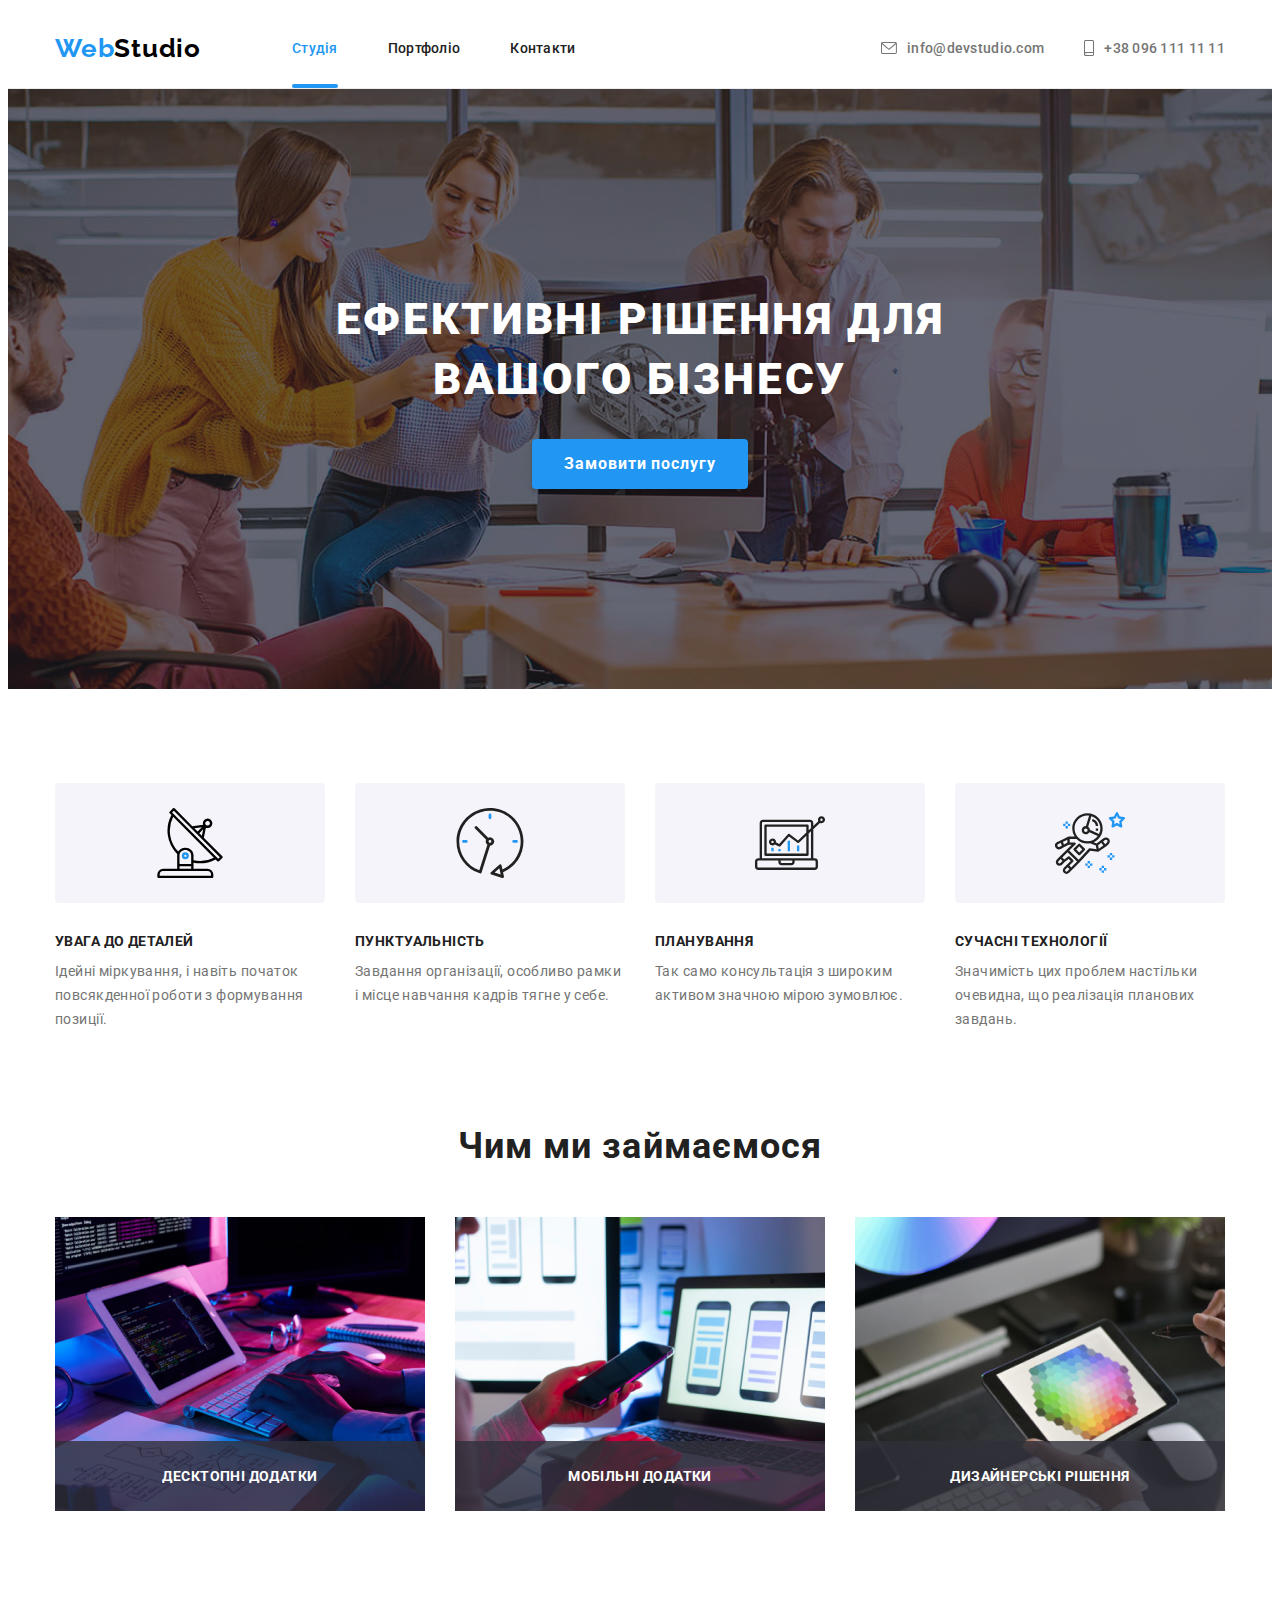
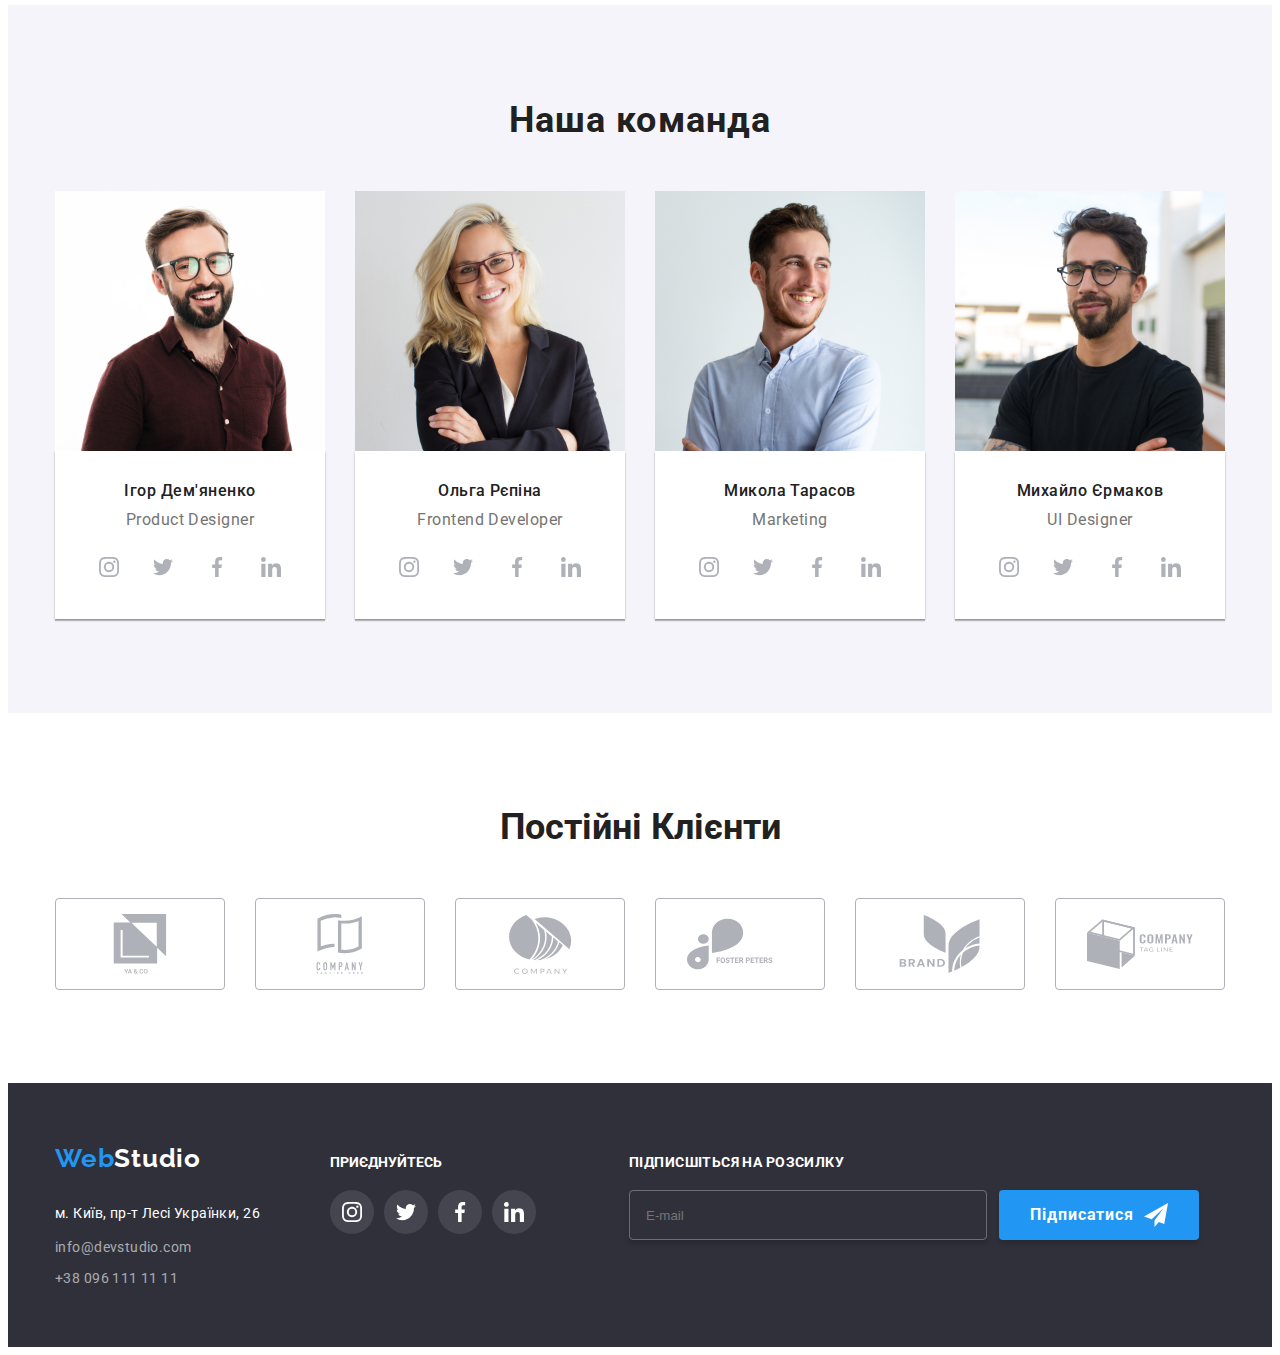
==== commit d11ee626: "main" ====
--- a/index.html
+++ b/index.html
@@ -526,7 +526,7 @@
                 <button class="footer-button__form" type="submit">
                   Підписатися
                   <svg class="footer-button__icon">
-                    <use href="./images/sprite/sprite.svg#icon-telegram"></use>
+                    <use href="./images/sprite/sprite.svg#icon-send"></use>
                   </svg>
                 </button>
               </div>
@@ -539,41 +539,41 @@
     <!-- Modal -->
     <div data-modal class="backdrop is-hidden">
       <div class="modal">
-        <button class="button-modal-close" data-modal-close>
-          <svg class="modal-close-icon">
+        <button class="modal-close" data-modal-close>
+          <svg class="modal-close__icon">
             <use href="./images/sprite/sprite.svg#icon-close"></use>
           </svg>
         </button>
         <h2 class="modal-title">Залиште свої дані, ми вам передзвонимо</h2>
         <form class="form" action="">
-          <div class="label-input-box">
+          <div class="form-box">
             <label for="name" class="label">Ім'я</label>
-            <div class="input-icon-modal-box">
-              <input id="name" class="form-input" type="text" />
-              <svg class="modal-input-icon">
+            <div class="input-box">
+              <input id="name" class="input-box__input" type="text" />
+              <svg class="input-box__icon">
                 <use href="./images/sprite/sprite.svg#icon-person-modal"></use>
               </svg>
             </div>
           </div>
-          <div class="label-input-box">
+          <div class="form-box">
             <label for="tel" class="label">Телефон</label>
-            <div class="input-icon-modal-box">
-              <input id="tel" class="form-input" type="tel" />
-              <svg class="modal-input-icon">
+            <div class="input-box">
+              <input id="tel" class="input-box__input" type="tel" />
+              <svg class="input-box__icon">
                 <use href="./images/sprite/sprite.svg#icon-phone-modal"></use>
               </svg>
             </div>
           </div>
-          <div class="label-input-box">
+          <div class="form-box">
             <label for="email" class="label">Пошта</label>
-            <div class="input-icon-modal-box">
-              <input id="email" class="form-input" type="email" />
-              <svg class="modal-input-icon">
+            <div class="input-box">
+              <input id="email" class="input-box__input" type="email" />
+              <svg class="input-box__icon">
                 <use href="./images/sprite/sprite.svg#icon-email-modal"></use>
               </svg>
             </div>
           </div>
-          <div class="label-input-box">
+          <div class="form-box">
             <label class="label" for="comment">Коментар</label>
             <textarea
               class="comment"
@@ -582,16 +582,21 @@
             ></textarea>
           </div>
         </form>
-        <div class="checkbox-modal-box">
-          <input id="checkbox" type="checkbox" />
-          <label class="checkbox-label" for="checkbox">
-            Погоджуюся з розсилкою та приймаю
-            <a class="modal-checkbox-link" href="/">Умови договору</a>
+        <div class="checkbox-modal">
+          <label class="checkbox-label">
+            <input class="checkbox" type="checkbox" />
+            <span class="checkbox-icon">
+              <svg class="checkbox-icon__check">
+                <use href="./images/sprite/sprite.svg#icon-check"></use>
+              </svg>
+            </span>
+            <span>
+              Погоджуюся з розсилкою та приймаю
+              <a class="checkbox-link" href="/">Умови договору</a>
+            </span>
           </label>
         </div>
-        <button class="button-modal-submit" type="submit">
-          <span class="button-submit-text">Відправити</span>
-        </button>
+        <button class="button-modal" type="submit">Відправити</button>
       </div>
     </div>
 
--- a/css/style.css
+++ b/css/style.css
@@ -72,7 +72,7 @@
   position: relative;
 }
 
-.contacts-header.current::after {
+.navigation-link.current::after {
   content: "";
   display: block;
   width: 100%;
@@ -738,6 +738,10 @@
 }
 
 .footer-button__form {
+  display: flex;
+  justify-content: center;
+  align-items: center;
+  gap: 10px;
   border: none;
 
   border-radius: 4px;
@@ -761,10 +765,10 @@
 }
 
 .footer-button__icon {
+  display: block;
   fill: var(--white-color);
   width: 24px;
   height: 24px;
-  margin-left: 10px;
 }
 /* modal */
 
@@ -807,10 +811,11 @@
   transition: transform 250ms cubic-bezier(0.4, 0, 0.2, 1);
 }
 
-.button-modal-close {
+.modal-close {
   display: flex;
   justify-content: center;
   align-items: center;
+  cursor: pointer;
 
   background-color: #fff;
 
@@ -820,27 +825,35 @@
   height: 30px;
   width: 30px;
   border-radius: 50%;
-  border-color: rgba(0, 0, 0, 0.1);
+  border: 1px solid rgba(0, 0, 0, 0.1);
+  outline: none;
+
   margin-right: 8px;
   margin-top: 8px;
 }
 
-.button-modal-close:hover .modal-close-icon {
+.modal-close__icon {
+  fill: var(--text-color);
+  display: block;
+  width: 18px;
+  height: 18px;
+
+  transition: fill 250ms cubic-bezier(0.4, 0, 0.2, 1);
+}
+
+.modal-close:hover,
+.modal-close:focus {
+  border-color: var(--logo-color);
+}
+
+.modal-close:hover .modal-close__icon,
+.modal-close:focus .modal-close__icon {
   fill: var(--logo-color);
 }
 
 .form {
   margin-top: 12px;
   margin-bottom: 30px;
-}
-
-.modal-close-icon {
-  fill: var(--text-color);
-  display: block;
-  width: 18px;
-  height: 18px;
-
-  transition: fill 250ms cubic-bezier(0.4, 0, 0.2, 1);
 }
 
 .modal-title {
@@ -855,7 +868,7 @@
   color: var(--text-color);
 }
 
-.form .label-input-box + .label-input-box {
+.form .form-box + .form-box {
   margin-top: 10px;
 }
 
@@ -870,14 +883,14 @@
   letter-spacing: 0.01em;
 }
 
-.input-icon-modal-box {
+.input-box {
   padding: 0;
   margin: 0;
 
   position: relative;
 }
 
-.form-input {
+.input-box__input {
   display: block;
   margin-bottom: 10px;
 
@@ -888,11 +901,11 @@
   padding-left: 42px;
 }
 
-.form-input:focus {
+.input-box__input:focus {
   outline: 1px solid var(--logo-color);
 }
 
-.modal-input-icon {
+.input-box__icon {
   width: 18px;
   height: 18px;
   position: absolute;
@@ -903,11 +916,11 @@
   fill: var(--text-color);
 }
 
-.input-icon-modal-box:focus .form-input {
+.input-box__icon:focus .input-box__input {
   border-color: var(--logo-color);
 }
 
-.form-input:focus ~ .modal-input-icon {
+.input-box__input:focus ~ .input-box__icon {
   fill: var(--logo-color);
 }
 
@@ -928,31 +941,60 @@
   resize: none;
 }
 
-.checkbox-modal-box {
+.checkbox-modal {
   display: flex;
   margin-bottom: 20px;
   margin-top: 0;
   justify-content: center;
+  align-items: center;
+}
+
+.checkbox {
+  appearance: none;
+}
+
+.checkbox-icon {
+  display: flex;
+  justify-content: center;
+  align-items: center;
+  margin-right: 7px;
+  width: 15px;
+  height: 15px;
+
+  border: 1px solid var(--second-color);
+  border-radius: 4px;
+}
+
+.checkbox-icon__check {
+  width: 15px;
+  height: 15px;
+}
+
+.checkbox:focus + .checkbox-icon {
+  border-color: var(--logo-color);
+}
+
+.checkbox:checked + .checkbox-icon {
+  border-color: var(--logo-color);
+  background-color: var(--logo-color);
 }
 
 .checkbox-label {
+  display: flex;
   font-family: var(--text);
   font-weight: 400;
   font-size: 14px;
-  line-height: 171%;
-  letter-spacing: 0.03em;
   color: var(--second-color);
 
   margin-left: 7px;
 }
 
-.modal-checkbox-link {
-  text-decoration: underline;
+.checkbox-link {
   text-decoration-skip-ink: none;
   color: var(--logo-color);
 }
 
-.button-modal-submit {
+.button-modal {
   display: block;
   margin-left: auto;
   margin-right: auto;
@@ -969,9 +1011,7 @@
   border-radius: 4px;
 
   box-shadow: 0 4px 4px 0 rgba(0, 0, 0, 0.15);
-}
-
-.button-submit-text {
+
   font-family: var(--text);
   font-weight: 700;
   font-size: 16px;
@@ -983,14 +1023,14 @@
 
 /* partfolio page */
 
-.sec-portfolio {
+.section-portfolio {
   background: #fff;
   padding-bottom: 94px;
 
   padding-top: 94px;
 }
 
-.filter-list {
+.filter {
   display: flex;
   list-style: none;
   justify-content: center;
@@ -998,16 +1038,16 @@
   margin: 0;
 }
 
-.filter-list .filter-item + .filter-item {
+.filter .filter__item + .filter__item {
   margin-left: 8px;
 }
 
-.filter-list .filter.current {
+.filter .filter-button.current {
   color: #fff;
   background-color: var(--logo-color);
 }
 
-.filter {
+.filter-button {
   color: var(--text-color);
   background-color: #f5f4fa;
   font-family: var(--text);
@@ -1026,8 +1066,8 @@
     box-shadow 250ms cubic-bezier(0.4, 0, 0.2, 1);
 }
 
-.filter:hover,
-.filter:focus {
+.filter-button:hover,
+.filter-button:focus {
   background-color: #2196f3;
   color: #fff;
   box-shadow: 0 2px 2px 0 rgba(0, 0, 0, 0.12), 0 1px 2px 0 rgba(0, 0, 0, 0.08),
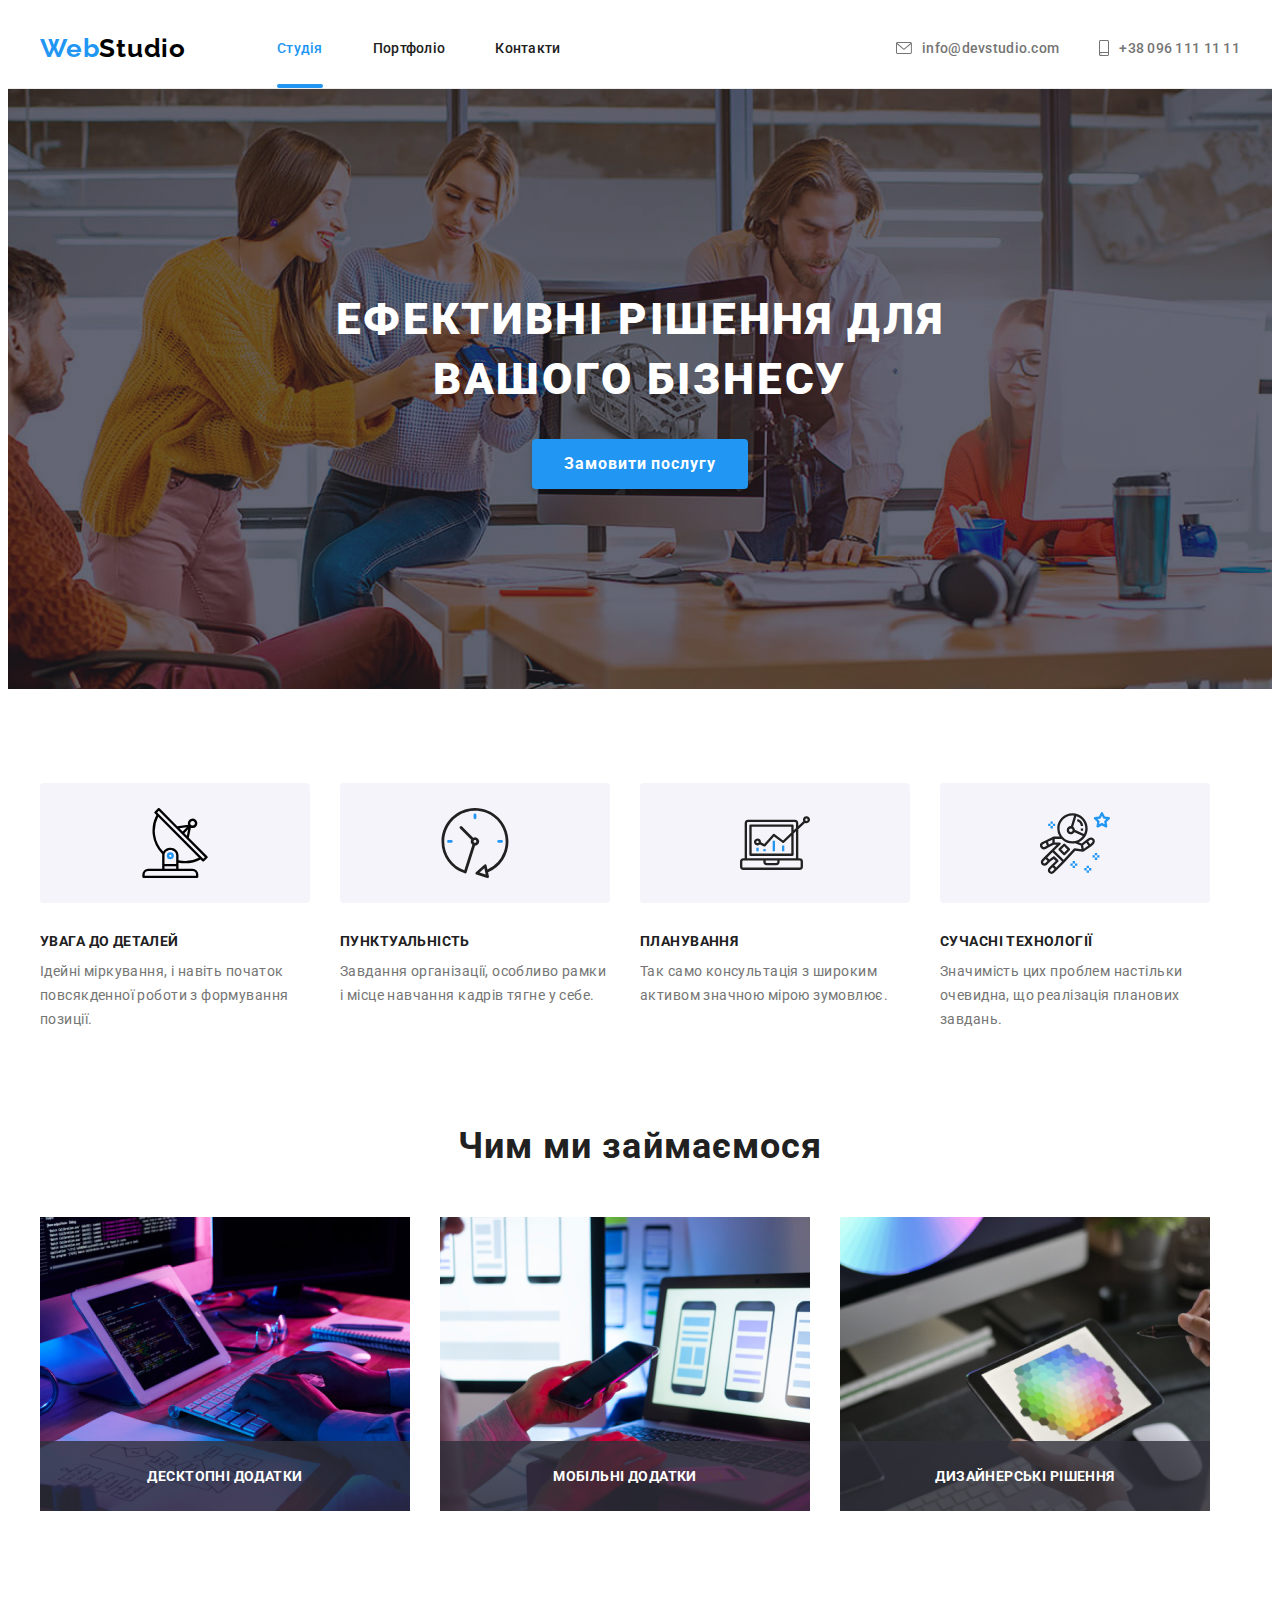
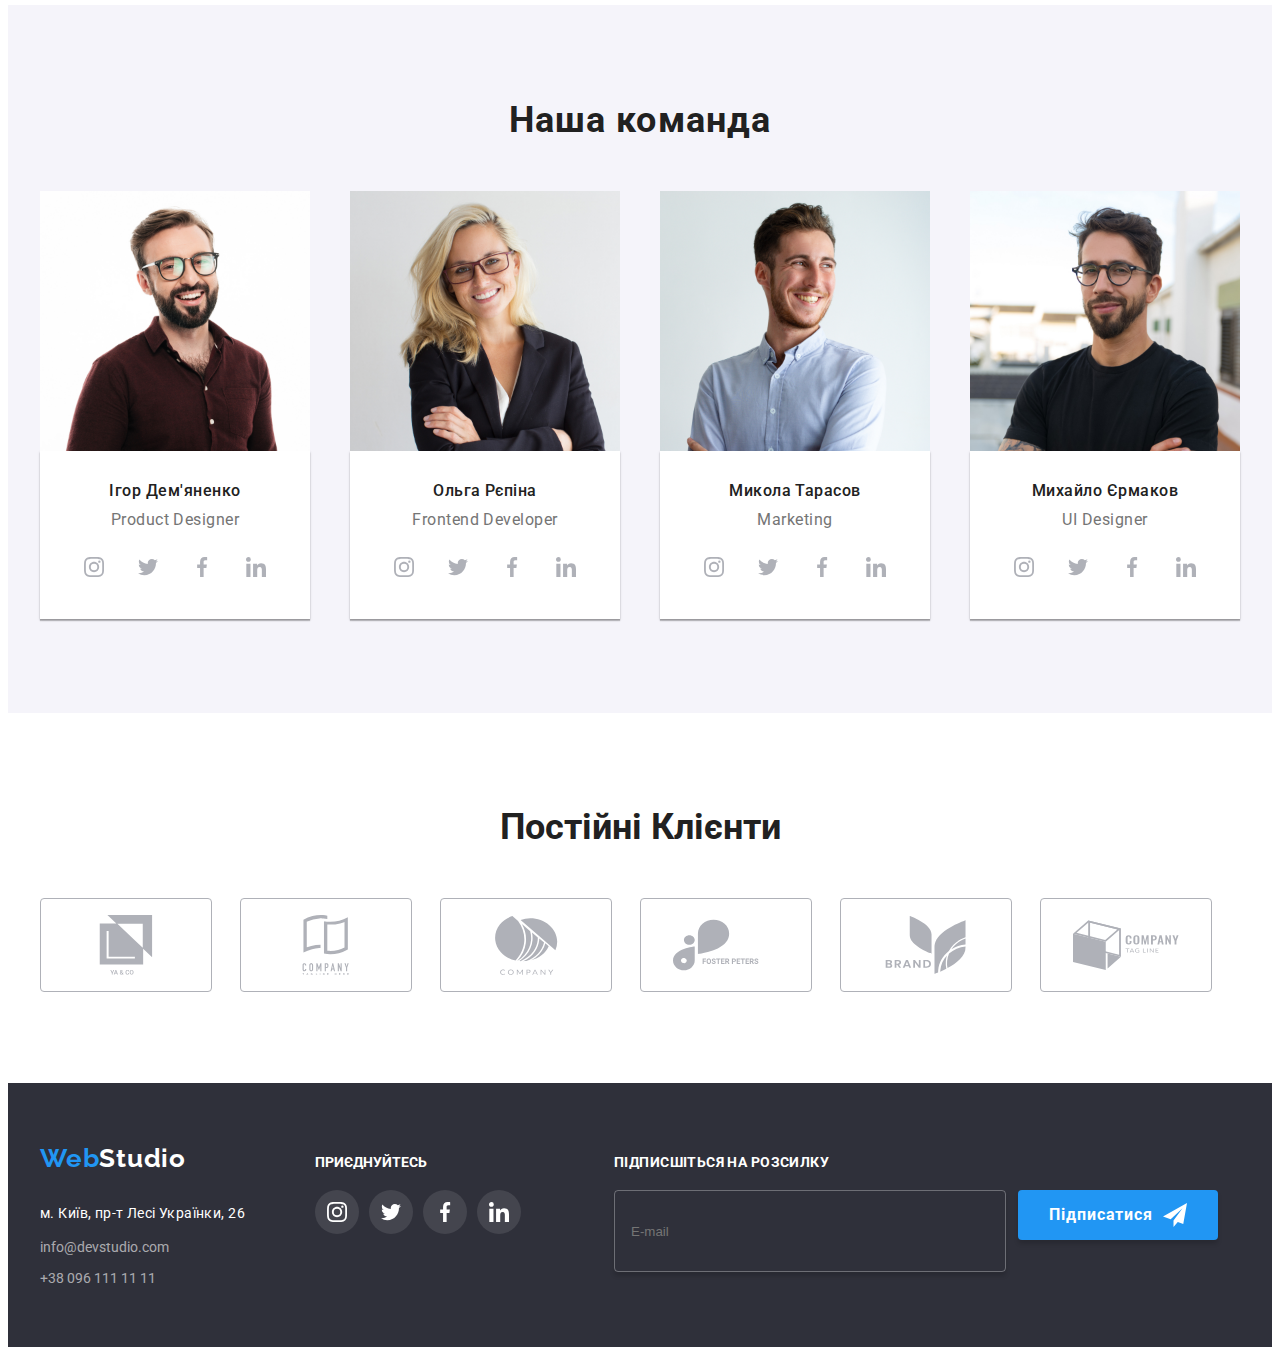
==== commit d91b8953: "main" ====
--- a/index.html
+++ b/index.html
@@ -21,7 +21,7 @@
       crossorigin="anonymous"
       referrerpolicy="no-referrer"
     />
-    <link rel="stylesheet" href="./css/style.css" />
+    <link rel="stylesheet" href="./css/main.min.css" />
     <title>WebStudio</title>
   </head>
 
@@ -242,6 +242,7 @@
                 </ul>
               </div>
             </li>
+            <!-- Team Member -->
             <li class="team__item">
               <img
                 class="human-picture"
@@ -293,6 +294,7 @@
                 </ul>
               </div>
             </li>
+            <!-- Team Member -->
             <li class="team__item">
               <img
                 class="human-picture"
@@ -344,6 +346,7 @@
                 </ul>
               </div>
             </li>
+            <!-- Team Member -->
             <li class="team__item">
               <img
                 class="human-picture"
--- a/css/main.min.css
+++ b/css/main.min.css
@@ -0,0 +1 @@
+textarea{resize:none}::before,::after{-webkit-box-sizing:border-box;box-sizing:border-box}.body{font-family:Roboto,sans-serif;color:#212121;background:#fff}.header{border-bottom:1px solid #ececec}.conteiner{width:1200px;margin-right:auto;margin-left:auto;padding-right:15px;padding-left:15px}.head-conteiner{display:-webkit-box;display:-ms-flexbox;display:flex;-webkit-box-pack:justify;-ms-flex-pack:justify;justify-content:space-between;-webkit-box-align:center;-ms-flex-align:center;align-items:center}.footer{background:#2f303a;padding-top:60px;padding-bottom:60px}.head-conteiner{display:-webkit-box;display:-ms-flexbox;display:flex;-webkit-box-pack:justify;-ms-flex-pack:justify;justify-content:space-between;-webkit-box-align:center;-ms-flex-align:center;align-items:center}.logo{color:#2196f3;font-family:Raleway,sans-serif;font-size:26px;font-weight:700;letter-spacing:.78px;text-decoration:none}.studio{color:#000;font-family:Raleway,sans-serif;font-size:26px;font-weight:700;line-height:normal;letter-spacing:.78px}.navigation{display:-webkit-box;display:-ms-flexbox;display:flex;-webkit-box-align:center;-ms-flex-align:center;align-items:center}.navigation-list{list-style:none;display:-webkit-box;display:-ms-flexbox;display:flex;margin:0;margin-left:91px;padding-left:0}.navigation-list__item{position:relative}.navigation-list .navigation-list__item+.navigation-list__item{margin-left:50px}.navigation-link{color:#212121;font-family:Roboto,sans-serif;font-size:14px;font-weight:500;line-height:normal;letter-spacing:.28px;text-decoration:none;display:block;padding-bottom:32px;padding-top:32px;-webkit-transition:color 250ms cubic-bezier(0.4, 0, 0.2, 1);transition:color 250ms cubic-bezier(0.4, 0, 0.2, 1)}.navigation-link:hover,.navigation-link:focus{color:#2196f3;font-family:Roboto,sans-serif;font-size:14px;font-style:normal;font-weight:500;line-height:normal;letter-spacing:.28px}.navigation-link.current::after{content:"";display:block;width:100%;height:4px;position:absolute;left:0;bottom:0;background-color:#2196f3;border-radius:4px}.navigation-list .navigation-link.current{color:#2196f3}.contacts-header{list-style:none;display:-webkit-box;display:-ms-flexbox;display:flex;margin:0;padding-left:0}.contacts-header .contacts-header__item+.contacts-header__item{margin-left:40px}.header-link{color:#757575;font-family:Roboto,sans-serif;font-size:14px;font-style:normal;font-weight:500;line-height:normal;letter-spacing:.28px;text-decoration:none;padding-bottom:32px;padding-top:32px;display:-webkit-box;display:-ms-flexbox;display:flex;-webkit-box-pack:center;-ms-flex-pack:center;justify-content:center;-webkit-box-align:center;-ms-flex-align:center;align-items:center;-webkit-transition:color 250ms cubic-bezier(0.4, 0, 0.2, 1);transition:color 250ms cubic-bezier(0.4, 0, 0.2, 1)}.header-link:hover,.header-link:focus{fill:#2196f3;color:#2196f3;font-family:Roboto,sans-serif;font-size:14px;font-style:normal;font-weight:500;line-height:normal;letter-spacing:.28px}.header-link__icon{fill:currentColor;margin-right:10px}.mail{width:16px;height:12px}.phone{width:10px;height:16px}.hero{max-width:1600px;background:#2f303a;padding-top:200px;padding-bottom:200px;background-image:-webkit-gradient(linear, left top, right top, from(rgba(47, 48, 58, 0.4)), to(rgba(47, 48, 58, 0.4))),url(../images/Img.png);background-image:linear-gradient(to right, rgba(47, 48, 58, 0.4), rgba(47, 48, 58, 0.4)),url(../images/Img.png);margin-right:auto;margin-left:auto;background-size:cover;background-repeat:no-repeat;background-position:center}.hero-title{color:#fff;text-align:center;font-family:Roboto,sans-serif;font-size:44px;font-style:normal;font-weight:900;line-height:60px;letter-spacing:2.64px;text-transform:uppercase;display:block;padding:0;margin-top:0;margin-bottom:30px;margin-left:auto;margin-right:auto;width:696px}.hero-button{border:none;border-radius:4px;background:#2196f3;-webkit-box-shadow:0px 4px 4px 0px rgba(0,0,0,.15);box-shadow:0px 4px 4px 0px rgba(0,0,0,.15);height:50px;display:block;margin-left:auto;margin-right:auto;color:#fff;text-align:center;font-family:Roboto,sans-serif;font-size:16px;font-style:normal;font-weight:700;line-height:30px;letter-spacing:.96px;cursor:pointer;padding:10px 32px 10px 32px}.advantages-section{padding-top:94px}.hide-title{position:absolute;width:1px;height:1px;margin:-1px;border:0;padding:0;white-space:nowrap;-webkit-clip-path:inset(100%);clip-path:inset(100%);clip:rect(0 0 0 0);overflow:hidden}.advantages .advantages__item+.advantages__item{margin-left:30px}.advantages{list-style:none;display:-webkit-box;display:-ms-flexbox;display:flex;padding:0;margin:0}.advantages__item{display:block;margin:0;padding-right:0;padding-left:0;background-size:auto;background-repeat:no-repeat}.advantages__block{background-color:#f5f4fa;border-radius:4px;width:270px;height:120px;margin-bottom:30px;display:-webkit-box;display:-ms-flexbox;display:flex;-webkit-box-pack:center;-ms-flex-pack:center;justify-content:center;-webkit-box-align:center;-ms-flex-align:center;align-items:center}.advantages__icon{width:70px;height:70px}.advantages__title{color:#212121;font-family:Roboto,sans-serif;font-size:14px;font-style:normal;font-weight:700;letter-spacing:.42px;text-transform:uppercase;width:270px;height:16px;margin-top:0;margin-bottom:10px}.advantages__info{color:#757575;font-family:Roboto,sans-serif;font-size:14px;font-style:normal;font-weight:400;line-height:24px;letter-spacing:.42px;width:270px;margin-top:0;margin-bottom:0}.work-section{padding-top:94px;padding-bottom:94px}.work-title{color:#212121;text-align:center;font-family:Roboto,sans-serif;font-size:36px;font-style:normal;font-weight:700;line-height:normal;letter-spacing:1.08px;margin-top:0;margin-bottom:50px}.work{list-style:none;display:-webkit-box;display:-ms-flexbox;display:flex;margin:0;padding:0}.work__picture{position:relative}.work .work__item+.work__item{margin-left:30px}.picture{display:block}.work-overlay{content:"";position:absolute;width:100%;height:70px;left:0;bottom:0;background:rgba(47,48,58,.8)}.work-overlay__info{color:#fff;font-family:Roboto,sans-serif;font-weight:700;font-size:14px;letter-spacing:.03em;text-transform:uppercase;position:absolute;top:50%;left:50%;-webkit-transform:translate(-50%, -50%);transform:translate(-50%, -50%);margin:0}.team-section{background:#f5f4fa;padding-top:94px;padding-bottom:94px}.team-title{color:#212121;text-align:center;font-family:Roboto,sans-serif;font-size:36px;font-style:normal;font-weight:700;line-height:normal;letter-spacing:1.08px;margin-top:0;margin-bottom:0}.team{list-style:none;display:-webkit-box;display:-ms-flexbox;display:flex;-webkit-box-pack:justify;-ms-flex-pack:justify;justify-content:space-between;margin-top:50px;margin-bottom:0;padding:0}.team .team__human+.team__human{margin-left:30px}.human-picture{display:block}.human-info{padding-top:30px;padding-bottom:30px;background:#fff;-webkit-box-shadow:0 2px 1px 0 rgba(0,0,0,.2),0 1px 1px 0 rgba(0,0,0,.14),0 1px 3px 0 rgba(0,0,0,.12);box-shadow:0 2px 1px 0 rgba(0,0,0,.2),0 1px 1px 0 rgba(0,0,0,.14),0 1px 3px 0 rgba(0,0,0,.12)}.human-info__name{color:#212121;font-family:Roboto,sans-serif;text-align:center;font-size:16px;font-style:normal;font-weight:500;line-height:normal;letter-spacing:.48px;margin:0}.human-info__proffetion{color:#757575;font-family:Roboto,sans-serif;text-align:center;font-size:16px;font-style:normal;font-weight:400;line-height:normal;letter-spacing:.48px;margin-top:10px;margin-bottom:16px}.profiles{list-style:none;display:-webkit-box;display:-ms-flexbox;display:flex;margin:0;padding:0;-webkit-box-pack:center;-ms-flex-pack:center;justify-content:center}.profiles__item{display:-webkit-box;display:-ms-flexbox;display:flex;-webkit-box-pack:center;-ms-flex-pack:center;justify-content:center;-webkit-box-align:center;-ms-flex-align:center;align-items:center;width:44px;height:44px}.profiles .profiles__item+.profiles__item{margin-left:10px}.profile-link{display:-webkit-box;display:-ms-flexbox;display:flex;-webkit-box-pack:center;-ms-flex-pack:center;justify-content:center;-webkit-box-align:center;-ms-flex-align:center;align-items:center;fill:#afb1b8;width:44px;height:44px;border-radius:50%;-webkit-transition:background-color 250ms cubic-bezier(0.4, 0, 0.2, 1);transition:background-color 250ms cubic-bezier(0.4, 0, 0.2, 1)}.profile-link__icon{fill:#afb1b8;width:20px;height:20px;-webkit-transition:fill 250ms cubic-bezier(0.4, 0, 0.2, 1);transition:fill 250ms cubic-bezier(0.4, 0, 0.2, 1)}.profile-link:hover,.profile-link:focus{background-color:#2196f3}.profile-link:hover .profile-link__icon,.profile-link:focus .profile-link__icon{fill:#fff}.clients-section{padding-bottom:93px;padding-top:93px}.clients-section__title{font-family:Roboto,sans-serif;font-weight:700;font-size:36px;text-align:center;color:#212121;margin-top:0px;margin-bottom:0px}.clients-logo{list-style:none;display:-webkit-box;display:-ms-flexbox;display:flex;margin-top:50px;margin-bottom:0;padding:0}.clients-logo__item{width:170px;height:92px}.clients-link{display:-webkit-box;display:-ms-flexbox;display:flex;-webkit-box-pack:center;-ms-flex-pack:center;justify-content:center;-webkit-box-align:center;-ms-flex-align:center;align-items:center;width:170px;height:92px;border:1px solid #afb1b8;border-radius:4px;outline:none;-webkit-transition:border-color 250ms cubic-bezier(0.4, 0, 0.2, 1);transition:border-color 250ms cubic-bezier(0.4, 0, 0.2, 1)}.clients-link__logo{width:106px;height:60px;fill:#afb1b8;-webkit-transition:fill 250ms cubic-bezier(0.4, 0, 0.2, 1);transition:fill 250ms cubic-bezier(0.4, 0, 0.2, 1)}.clients-link:hover,.clients-link:focus{border-color:#2196f3}.clients-link:hover .clients-link__logo,.clients-link:focus .clients-link__logo{fill:#2196f3}.clients-logo .clients-logo__item+.clients-logo__item{margin-left:30px}.footer-box{display:-webkit-box;display:-ms-flexbox;display:flex;-webkit-box-align:baseline;-ms-flex-align:baseline;align-items:baseline}.studio-footer{color:#fff;font-family:Raleway,sans-serif;font-size:26px;font-weight:700;letter-spacing:.78px}.address{font-style:normal;margin-top:28px}.address__info{color:#fff;font-family:Roboto,sans-serif;font-size:14px;line-height:24px;letter-spacing:.42px;margin-bottom:0;margin-top:0}.address-list{list-style:none;padding-left:0;margin-top:12px;margin-bottom:0}.address-list .address-list__item+.address-list__item{margin-top:12px}.contacts-footer{color:rgba(255,255,255,.6);font-family:Roboto,sans-serif;font-size:14px;text-decoration:none;-webkit-transition:color 250ms cubic-bezier(0.4, 0, 0.2, 1);transition:color 250ms cubic-bezier(0.4, 0, 0.2, 1)}.contacts-footer:focus,.contacts-footer:hover{color:#2196f3;font-family:Roboto,sans-serif;font-size:14px}.official-pages{margin-left:70px}.official-pages__title{color:#fff;font-family:Roboto,sans-serif;font-weight:700;font-size:14px;margin-bottom:20px;margin-top:0}.page-list{list-style:none;display:-webkit-box;display:-ms-flexbox;display:flex;padding:0;margin:0}.page-list__item{background-color:rgba(255,255,255,.1);border-radius:50%;width:44px;height:44px}.page-list .page-list__item+.page-list__item{margin-left:10px}.pages-link{display:-webkit-box;display:-ms-flexbox;display:flex;-webkit-box-pack:center;-ms-flex-pack:center;justify-content:center;-webkit-box-align:center;-ms-flex-align:center;align-items:center;width:44px;height:44px;border-radius:50%;-webkit-transition:background-color 250ms cubic-bezier(0.4, 0, 0.2, 1);transition:background-color 250ms cubic-bezier(0.4, 0, 0.2, 1)}.pages-link:hover,.pages-link:focus{background-color:#2196f3}.pages-link__icon{fill:#fff;width:20px;height:20px;display:block}.footer-form-area{display:-webkit-box;display:-ms-flexbox;display:flex;padding:0;margin:0;margin-left:93px}.footer-form-title{color:#fff;font-family:Roboto,sans-serif;font-weight:700;font-size:14px;letter-spacing:.03em;margin:0;margin-bottom:20px}.button-input-foot{display:-webkit-box;display:-ms-flexbox;display:flex}.footer-input{border:1px solid rgba(255,255,255,.3);border-radius:4px;width:358px;height:50px;padding:15px 16px;margin:0;-webkit-box-shadow:0 4px 4px 0 rgba(0,0,0,.15);box-shadow:0 4px 4px 0 rgba(0,0,0,.15);background:rgba(33,150,243,0)}.footer-button{margin:0;padding:0}.footer-button__form{display:-webkit-box;display:-ms-flexbox;display:flex;-webkit-box-pack:center;-ms-flex-pack:center;justify-content:center;-webkit-box-align:center;-ms-flex-align:center;align-items:center;gap:10px;border:none;border-radius:4px;width:200px;height:50px;padding:0;margin-left:12px;-webkit-box-shadow:0 4px 4px 0 rgba(0,0,0,.15);box-shadow:0 4px 4px 0 rgba(0,0,0,.15);background:#2196f3;cursor:pointer;font-family:Roboto,sans-serif;font-weight:700;font-size:16px;line-height:187%;letter-spacing:.06em;color:#fff;text-align:center}.footer-button__icon{display:block;fill:#fff;width:24px;height:24px}.backdrop{background-color:rgba(47,48,58,.4);width:100%;height:100%;position:fixed;top:0;left:0;opacity:1;-webkit-transition:opacity 250ms cubic-bezier(0.4, 0, 0.2, 1),visibility 250ms cubic-bezier(0.4, 0, 0.2, 1);transition:opacity 250ms cubic-bezier(0.4, 0, 0.2, 1),visibility 250ms cubic-bezier(0.4, 0, 0.2, 1)}.backdrop.is-hidden{visibility:hidden;opacity:0;pointer-events:none}.modal{background-color:#fff;width:528px;border-radius:4px;padding:40px;position:absolute;top:50%;left:50%;-webkit-transform:translate(-50%, -50%) scale(1);transform:translate(-50%, -50%) scale(1);-webkit-transition:-webkit-transform 250ms cubic-bezier(0.4, 0, 0.2, 1);transition:-webkit-transform 250ms cubic-bezier(0.4, 0, 0.2, 1);transition:transform 250ms cubic-bezier(0.4, 0, 0.2, 1);transition:transform 250ms cubic-bezier(0.4, 0, 0.2, 1), -webkit-transform 250ms cubic-bezier(0.4, 0, 0.2, 1)}.modal-title{margin:0;padding:0;color:#212121;font-family:Roboto,sans-serif;font-weight:700;font-size:20px;letter-spacing:.03em;text-align:center}.backdrop.is-hidden .modal{-webkit-transform:translate(-50%, -50%) scale(0.7);transform:translate(-50%, -50%) scale(0.7)}.modal-close{display:-webkit-box;display:-ms-flexbox;display:flex;-webkit-box-pack:center;-ms-flex-pack:center;justify-content:center;-webkit-box-align:center;-ms-flex-align:center;align-items:center;cursor:pointer;background-color:#fff;position:absolute;top:0;right:0;height:30px;width:30px;border-radius:50%;border:1px solid rgba(0,0,0,.1);outline:none;margin-right:8px;margin-top:8px}.modal-close__icon{fill:#212121;display:block;width:18px;height:18px;-webkit-transition:fill 250ms cubic-bezier(0.4, 0, 0.2, 1);transition:fill 250ms cubic-bezier(0.4, 0, 0.2, 1)}.modal-close:hover,.modal-close:focus{border-color:#2196f3}.modal-close:hover .modal-close__icon,.modal-close:focus .modal-close__icon{fill:#2196f3}.form{margin-top:12px;margin-bottom:30px}.form .form-box+.form-box{margin-top:10px}.label{display:block;margin-bottom:4px;color:#757575;font-family:Roboto,sans-serif;font-weight:400;font-size:12px;letter-spacing:.01em}.input-box{padding:0;margin:0;position:relative}.input-box__input{display:block;margin-bottom:10px;border:1px solid rgba(33,33,33,.2);border-radius:4px;width:448px;height:40px;padding-left:42px}.input-box__input:focus{outline:1px solid #2196f3}.input-box__icon{width:18px;height:18px;position:absolute;top:50%;left:12px;-webkit-transform:translateY(-50%);transform:translateY(-50%);fill:#212121}.input-box__icon:focus .input-box__input{border-color:#2196f3}.input-box__input:focus~.input-box__icon{fill:#2196f3}.comment{border:1px solid rgba(33,33,33,.2);border-radius:4px;width:448px;height:120px;padding:12px 16px}.comment:focus{outline:1px solid #2196f3}.checkbox-modal{display:-webkit-box;display:-ms-flexbox;display:flex;margin-bottom:20px;margin-top:0;-webkit-box-pack:center;-ms-flex-pack:center;justify-content:center;-webkit-box-align:center;-ms-flex-align:center;align-items:center}.checkbox-label{display:-webkit-box;display:-ms-flexbox;display:flex;color:#757575;font-family:Roboto,sans-serif;font-weight:400;font-size:14px;margin-left:7px}.checkbox{-webkit-appearance:none;-moz-appearance:none;appearance:none}.checkbox:focus+.checkbox-icon{border-color:#2196f3}.checkbox:checked+.checkbox-icon{border-color:#2196f3;background-color:#2196f3}.checkbox-icon{display:-webkit-box;display:-ms-flexbox;display:flex;-webkit-box-pack:center;-ms-flex-pack:center;justify-content:center;-webkit-box-align:center;-ms-flex-align:center;align-items:center;margin-right:7px;width:15px;height:15px;border:1px solid #757575;border-radius:4px}.checkbox-icon__check{width:15px;height:15px}.checkbox-link{-webkit-text-decoration-skip-ink:none;text-decoration-skip-ink:none;color:#2196f3}.button-modal{display:block;margin-left:auto;margin-right:auto;margin-top:0;margin-bottom:0;padding:0;width:200px;height:50px;background-color:#2196f3;border:none;cursor:pointer;border-radius:4px;-webkit-box-shadow:0 4px 4px 0 rgba(0,0,0,.15);box-shadow:0 4px 4px 0 rgba(0,0,0,.15);color:#fff;font-family:Roboto,sans-serif;font-weight:700;font-size:16px;line-height:187%;letter-spacing:.06em;text-align:center}.section-portfolio{background:#fff;padding-bottom:94px;padding-top:94px}.filter{display:-webkit-box;display:-ms-flexbox;display:flex;list-style:none;-webkit-box-pack:center;-ms-flex-pack:center;justify-content:center;padding-left:0;margin:0}.filter .filter__item+.filter__item{margin-left:8px}.filter .filter-button.current{color:#fff;background-color:#2196f3}.filter-button{color:#212121;background-color:#f5f4fa;font-family:Roboto,sans-serif;font-size:16px;font-style:normal;font-weight:500;line-height:26px;letter-spacing:.48px;cursor:pointer;border-radius:4px;padding:6px 22px 6px 22px;border:none;-webkit-transition:background-color 250ms cubic-bezier(0.4, 0, 0.2, 1),color 250ms cubic-bezier(0.4, 0, 0.2, 1),-webkit-box-shadow 250ms cubic-bezier(0.4, 0, 0.2, 1);transition:background-color 250ms cubic-bezier(0.4, 0, 0.2, 1),color 250ms cubic-bezier(0.4, 0, 0.2, 1),-webkit-box-shadow 250ms cubic-bezier(0.4, 0, 0.2, 1);transition:background-color 250ms cubic-bezier(0.4, 0, 0.2, 1),color 250ms cubic-bezier(0.4, 0, 0.2, 1),box-shadow 250ms cubic-bezier(0.4, 0, 0.2, 1);transition:background-color 250ms cubic-bezier(0.4, 0, 0.2, 1),color 250ms cubic-bezier(0.4, 0, 0.2, 1),box-shadow 250ms cubic-bezier(0.4, 0, 0.2, 1),-webkit-box-shadow 250ms cubic-bezier(0.4, 0, 0.2, 1)}.filter-button:hover,.filter-button:focus{background-color:#2196f3;color:#fff;-webkit-box-shadow:0 2px 2px 0 rgba(0,0,0,.12),0 1px 2px 0 rgba(0,0,0,.08),0 3px 1px 0 rgba(0,0,0,.1);box-shadow:0 2px 2px 0 rgba(0,0,0,.12),0 1px 2px 0 rgba(0,0,0,.08),0 3px 1px 0 rgba(0,0,0,.1)}.project-list{list-style:none;display:-webkit-box;display:-ms-flexbox;display:flex;-ms-flex-wrap:wrap;flex-wrap:wrap;margin-top:50px;margin-bottom:0;padding:0}.project-list__item{width:370px;border:1px solid #eee;background:#fff;margin-right:30px;margin-bottom:30px}.project-list__item:nth-child(3n){margin-right:0}.project-list__item:nth-last-child(-n+3){margin-bottom:0px}.project{display:block;text-decoration:none;-webkit-transition:-webkit-box-shadow 250ms cubic-bezier(0.4, 0, 0.2, 1);transition:-webkit-box-shadow 250ms cubic-bezier(0.4, 0, 0.2, 1);transition:box-shadow 250ms cubic-bezier(0.4, 0, 0.2, 1);transition:box-shadow 250ms cubic-bezier(0.4, 0, 0.2, 1), -webkit-box-shadow 250ms cubic-bezier(0.4, 0, 0.2, 1)}.project:hover,.project:focus{-webkit-box-shadow:1px 4px 6px 0 rgba(0,0,0,.16),0 4px 4px 0 rgba(0,0,0,.06),0 1px 1px 0 rgba(0,0,0,.12);box-shadow:1px 4px 6px 0 rgba(0,0,0,.16),0 4px 4px 0 rgba(0,0,0,.06),0 1px 1px 0 rgba(0,0,0,.12)}.project-pick{display:block}.product-img{position:relative;overflow:hidden}.project-name{padding:20px 24px 20px 24px;margin:0;border-left:1px solid #eee;border-right:1px solid #eee;border-bottom:1px solid #eee}.project-name__title{color:#212121;font-family:Roboto,sans-serif;font-size:18px;font-weight:700;line-height:36px;letter-spacing:1.08px;padding:0;margin:0}.project-name__category{font-family:Roboto,sans-serif;color:#757575;font-size:16px;line-height:30px;letter-spacing:.48px;padding:0;margin-top:4px;margin-bottom:0}.overlay{position:absolute;left:0;bottom:0;width:100%;height:100%;background:rgba(33,150,243,.9);-webkit-transform:translateY(100%);transform:translateY(100%);-webkit-transition:opacity 250ms cubic-bezier(0.4, 0, 0.2, 1),-webkit-transform 250ms cubic-bezier(0.4, 0, 0.2, 1);transition:opacity 250ms cubic-bezier(0.4, 0, 0.2, 1),-webkit-transform 250ms cubic-bezier(0.4, 0, 0.2, 1);transition:transform 250ms cubic-bezier(0.4, 0, 0.2, 1),opacity 250ms cubic-bezier(0.4, 0, 0.2, 1);transition:transform 250ms cubic-bezier(0.4, 0, 0.2, 1),opacity 250ms cubic-bezier(0.4, 0, 0.2, 1),-webkit-transform 250ms cubic-bezier(0.4, 0, 0.2, 1);opacity:0;padding:63px 24px}.overlay__info{color:#fff;font-family:Roboto,sans-serif;font-weight:400;font-size:18px;line-height:28px;line-height:1.55556}.project:hover .overlay,.project:focus .overlay{-webkit-transform:translateY(0);transform:translateY(0);opacity:1}/*# sourceMappingURL=main.min.css.map */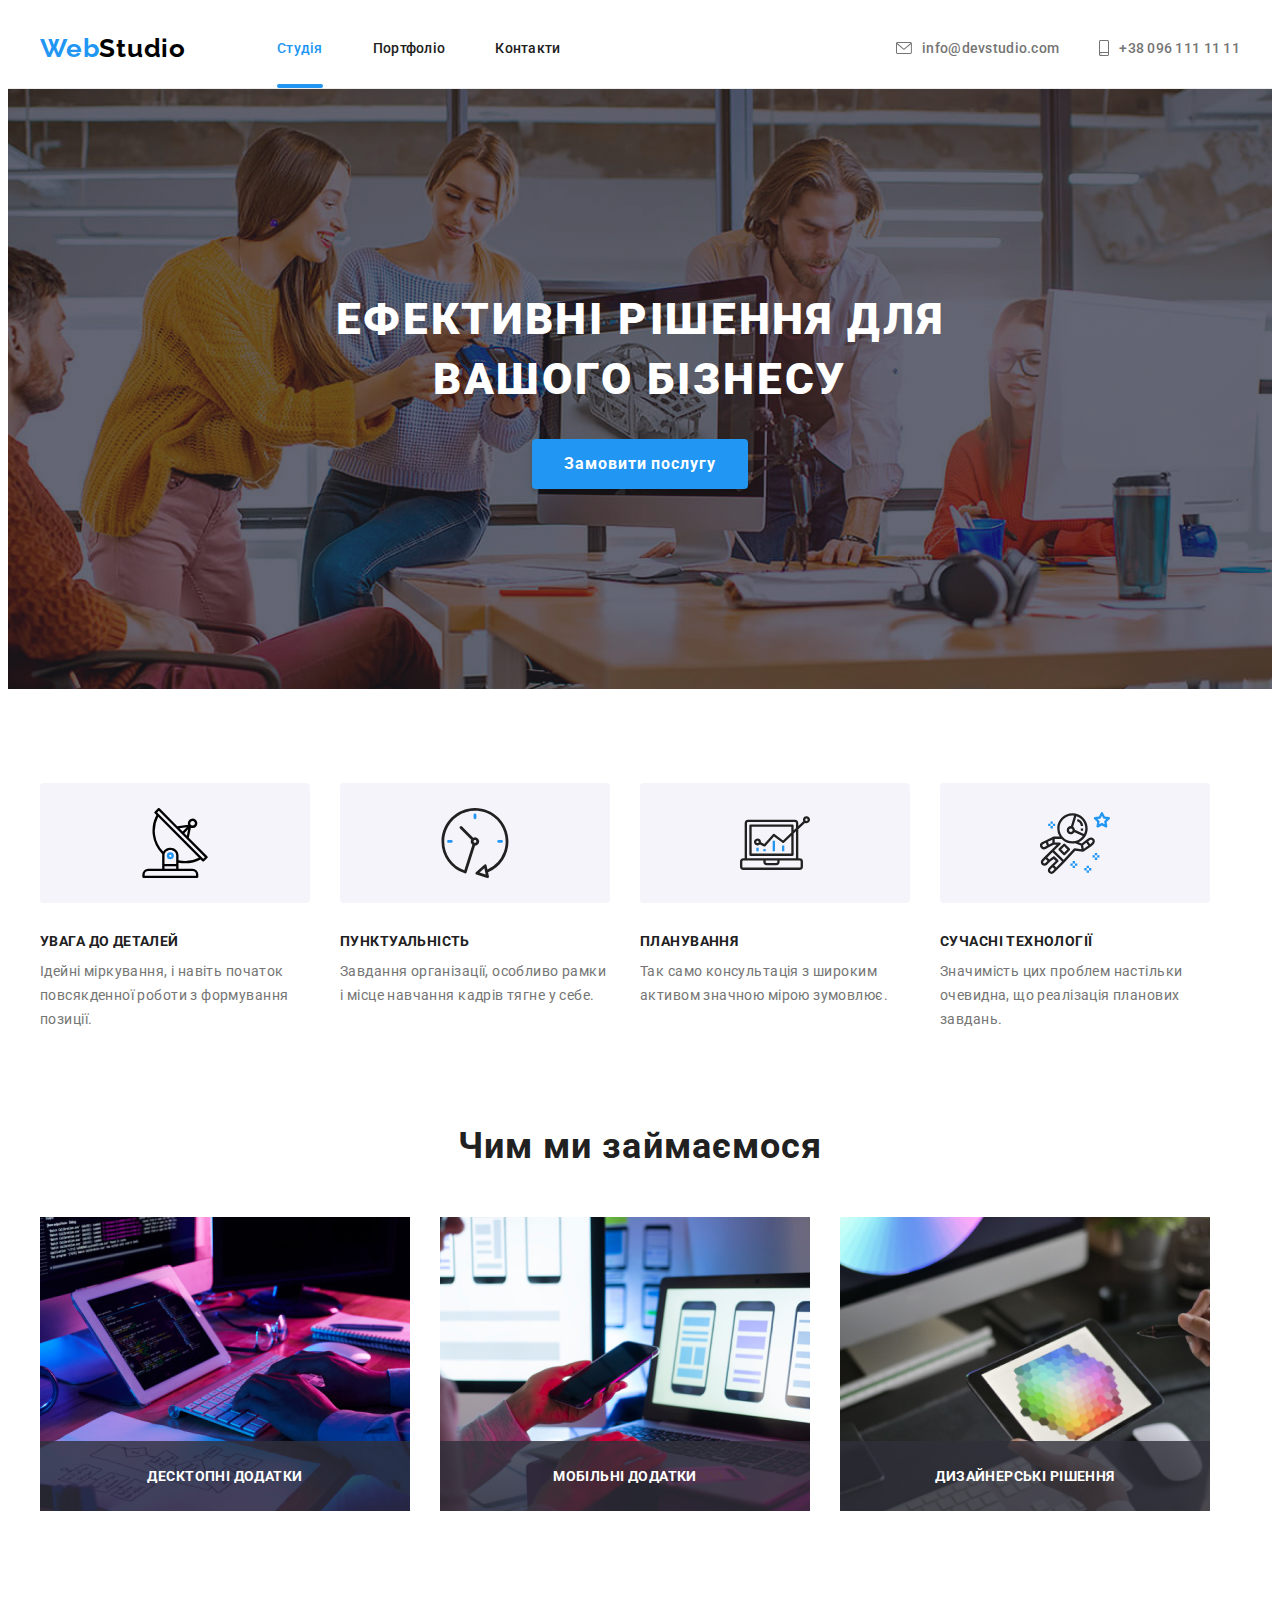
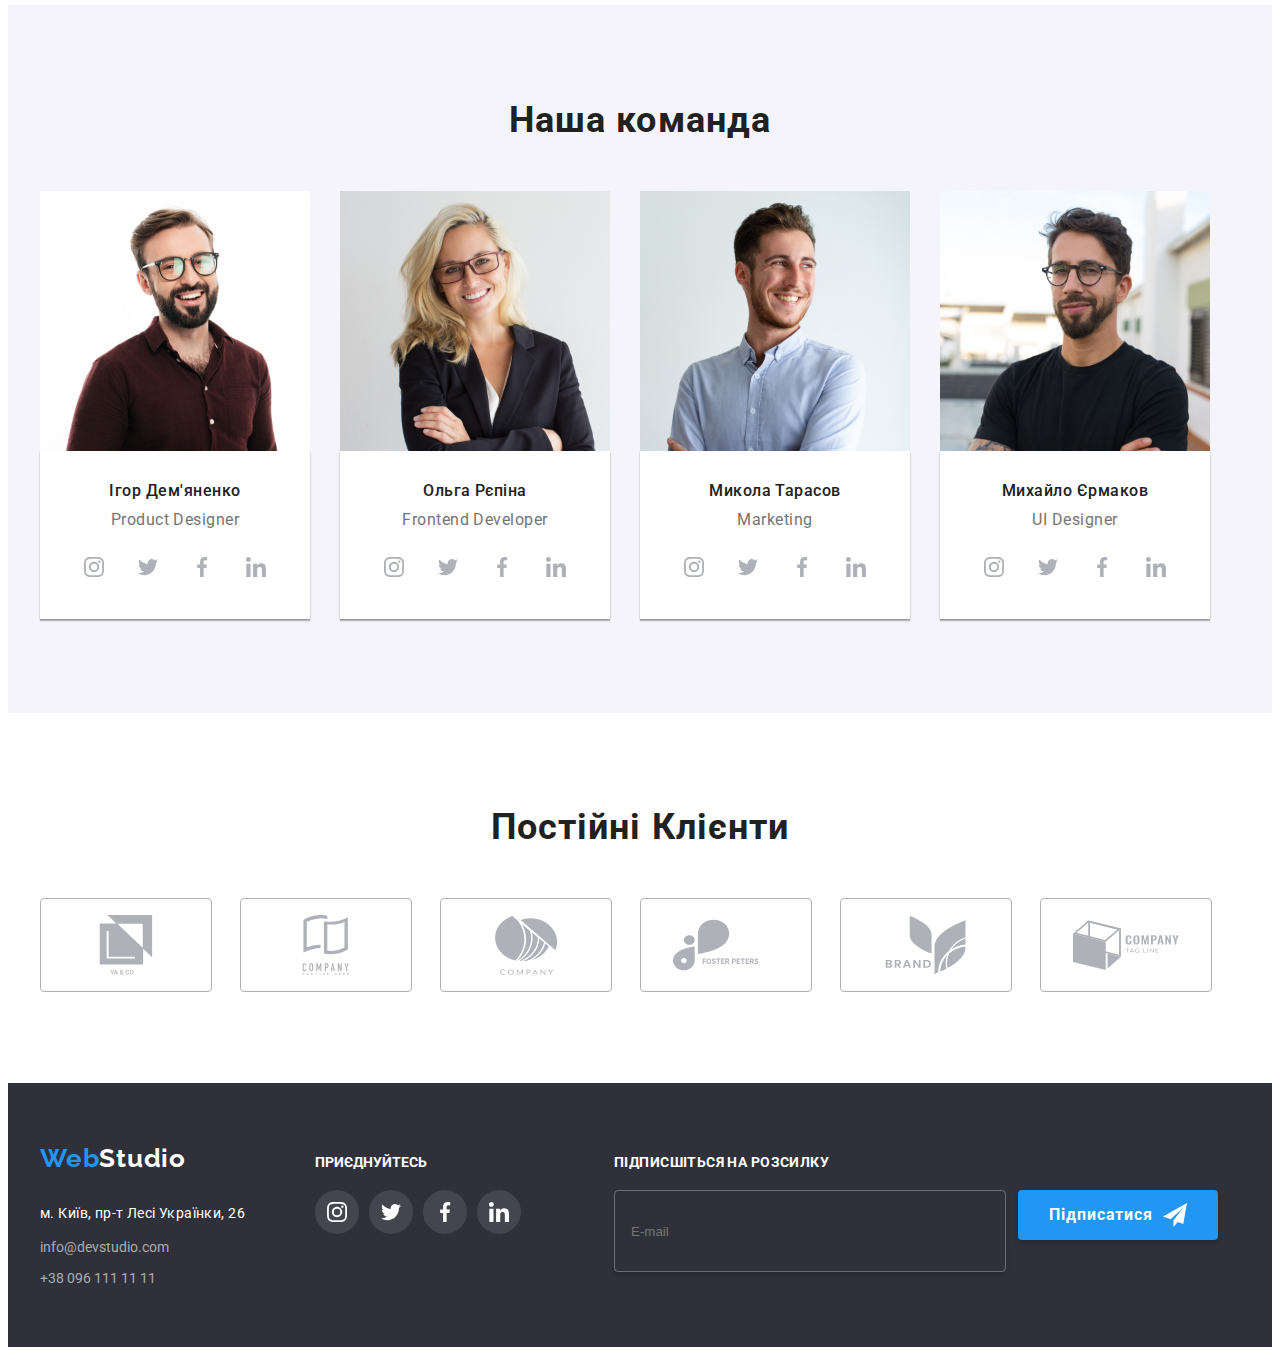
==== commit dea71193: "rename" ====
--- a/index.html
+++ b/index.html
@@ -27,37 +27,37 @@
 
   <body class="body">
     <!-- Header -->
-    <header class="header">
-      <div class="conteiner head-conteiner">
+    <header class="header-container">
+      <div class="container head-container">
         <nav class="navigation">
           <a class="logo" href="./index.html">
             Web<span class="studio">Studio</span>
           </a>
-          <ul class="navigation-list">
-            <li class="navigation-list__item">
-              <a class="navigation-link current" href="./index.html">Студія</a>
-            </li>
-            <li class="navigation-list__item">
-              <a class="navigation-link" href="./portfolio.html">Портфоліо</a>
-            </li>
-            <li class="navigation-list__item">
-              <a class="navigation-link" href="./contacts.html">Контакти</a>
+          <ul class="navigation__list">
+            <li class="navigation__item">
+              <a class="navigation__link current" href="./index.html">Студія</a>
+            </li>
+            <li class="navigation__item">
+              <a class="navigation__link" href="./portfolio.html">Портфоліо</a>
+            </li>
+            <li class="navigation__item">
+              <a class="navigation__link" href="./contacts.html">Контакти</a>
             </li>
           </ul>
         </nav>
         <!-- contacts -->
-        <ul class="contacts-header">
+        <ul class="contacts-header__list">
           <li class="contacts-header__item">
-            <a class="header-link" href="mailto:info@devstudio.com">
-              <svg class="header-link__icon mail">
+            <a class="contacts-header__link" href="mailto:info@devstudio.com">
+              <svg class="contacts-header__icon mail">
                 <use href="./images/sprite/sprite.svg#icon-mail"></use>
               </svg>
               info@devstudio.com
             </a>
           </li>
           <li class="contacts-header__item">
-            <a class="header-link" href="tel:+380961111111">
-              <svg class="header-link__icon phone">
+            <a class="contacts-header__link" href="tel:+380961111111">
+              <svg class="contacts-header__icon phone">
                 <use href="./images/sprite/sprite.svg#icon-phone"></use>
               </svg>
               +38 096 111 11 11
@@ -70,9 +70,9 @@
     <main>
       <!-- hero -->
       <section class="hero">
-        <div class="conteiner">
-          <h1 class="hero-title">Ефективні рішення для вашого бізнесу</h1>
-          <button data-modal-open class="hero-button" type="button">
+        <div class="container">
+          <h1 class="hero__title">Ефективні рішення для вашого бізнесу</h1>
+          <button data-modal-open class="hero__button" type="button">
             Замовити послугу
           </button>
         </div>
@@ -80,7 +80,7 @@
 
       <!-- Advantages Section -->
       <section class="advantages-section">
-        <div class="conteiner">
+        <div class="container">
           <h2 class="hide-title">Наші переваги</h2>
           <ul class="advantages">
             <li class="advantages__item">
@@ -135,14 +135,14 @@
       </section>
 
       <!-- Work Section -->
-      <section class="work-section">
-        <div class="conteiner">
-          <h2 class="work-title">Чим ми займаємося</h2>
-          <ul class="work">
+      <section class="work">
+        <div class="container">
+          <h2 class="title">Чим ми займаємося</h2>
+          <ul class="work__list">
             <li class="work__item">
-              <div class="work__picture">
+              <div class="work__thoomb">
                 <img
-                  class="picture"
+                  class="work__picture"
                   src="./images/programming.jpg"
                   alt="Programming"
                   width="370"
@@ -154,9 +154,9 @@
               </div>
             </li>
             <li class="work__item">
-              <div class="work__picture">
+              <div class="work__thoomb">
                 <img
-                  class="picture"
+                  class="work__picture"
                   src="./images/CreatingAplications.jpg"
                   alt="Creating Applications"
                   width="370"
@@ -168,9 +168,9 @@
               </div>
             </li>
             <li class="work__item">
-              <div class="work__picture">
+              <div class="work__thoomb">
                 <img
-                  class="picture"
+                  class="work__picture"
                   src="./images/testing.jpg"
                   alt="Testing"
                   width="370"
@@ -186,26 +186,26 @@
       </section>
 
       <!-- Team Section -->
-      <section class="team-section">
-        <div class="conteiner">
-          <h2 class="team-title">Наша команда</h2>
-          <ul class="team">
+      <section class="team">
+        <div class="container">
+          <h2 class="title">Наша команда</h2>
+          <ul class="team__list">
             <!-- Team Member -->
             <li class="team__item">
               <img
-                class="human-picture"
+                class="team__picture"
                 src="./images/igor.jpg"
                 alt="Ігор Дем'яненко"
                 width="270"
                 height="260"
               />
-              <div class="human-info">
-                <h3 class="human-info__name">Ігор Дем'яненко</h3>
-                <p class="human-info__proffetion">Product Designer</p>
-                <ul class="profiles">
-                  <li class="profiles__item">
-                    <a class="profile-link" href="">
-                      <svg class="profile-link__icon">
+              <div class="team__info">
+                <h3 class="team__name">Ігор Дем'яненко</h3>
+                <p class="team__proffetion">Product Designer</p>
+                <ul class="profiles__list">
+                  <li class="profiles__item">
+                    <a class="profiles__link" href="">
+                      <svg class="profiles__icon">
                         <use
                           href="./images/sprite/sprite.svg#icon-instagram"
                         ></use>
@@ -213,8 +213,8 @@
                     </a>
                   </li>
                   <li class="profiles__item">
-                    <a class="profile-link" href="">
-                      <svg class="profile-link__icon">
+                    <a class="profiles__link" href="">
+                      <svg class="profiles__icon">
                         <use
                           href="./images/sprite/sprite.svg#icon-twitter"
                         ></use>
@@ -222,8 +222,8 @@
                     </a>
                   </li>
                   <li class="profiles__item">
-                    <a class="profile-link" href="">
-                      <svg class="profile-link__icon">
+                    <a class="profiles__link" href="">
+                      <svg class="profiles__icon">
                         <use
                           href="./images/sprite/sprite.svg#icon-facebook"
                         ></use>
@@ -231,8 +231,8 @@
                     </a>
                   </li>
                   <li class="profiles__item">
-                    <a class="profile-link" href="">
-                      <svg class="profile-link__icon">
+                    <a class="profiles__link" href="">
+                      <svg class="profiles__icon">
                         <use
                           href="./images/sprite/sprite.svg#icon-linkedin"
                         ></use>
@@ -245,19 +245,19 @@
             <!-- Team Member -->
             <li class="team__item">
               <img
-                class="human-picture"
+                class="team__picture"
                 src="./images/olga.jpg"
                 alt="Ольга Рєпіна"
                 width="270"
                 height="260"
               />
-              <div class="human-info">
-                <h3 class="human-info__name">Ольга Рєпіна</h3>
-                <p class="human-info__proffetion">Frontend Developer</p>
-                <ul class="profiles">
-                  <li class="profiles__item">
-                    <a class="profile-link" href="">
-                      <svg class="profile-link__icon">
+              <div class="team__info">
+                <h3 class="team__name">Ольга Рєпіна</h3>
+                <p class="team__proffetion">Frontend Developer</p>
+                <ul class="profiles__list">
+                  <li class="profiles__item">
+                    <a class="profiles__link" href="">
+                      <svg class="profiles__icon">
                         <use
                           href="./images/sprite/sprite.svg#icon-instagram"
                         ></use>
@@ -265,8 +265,8 @@
                     </a>
                   </li>
                   <li class="profiles__item">
-                    <a class="profile-link" href="">
-                      <svg class="profile-link__icon">
+                    <a class="profiles__link" href="">
+                      <svg class="profiles__icon">
                         <use
                           href="./images/sprite/sprite.svg#icon-twitter"
                         ></use>
@@ -274,8 +274,8 @@
                     </a>
                   </li>
                   <li class="profiles__item">
-                    <a class="profile-link" href="">
-                      <svg class="profile-link__icon">
+                    <a class="profiles__link" href="">
+                      <svg class="profiles__icon">
                         <use
                           href="./images/sprite/sprite.svg#icon-facebook"
                         ></use>
@@ -283,8 +283,8 @@
                     </a>
                   </li>
                   <li class="profiles__item">
-                    <a class="profile-link" href="">
-                      <svg class="profile-link__icon">
+                    <a class="profiles__link" href="">
+                      <svg class="profiles__icon">
                         <use
                           href="./images/sprite/sprite.svg#icon-linkedin"
                         ></use>
@@ -297,19 +297,19 @@
             <!-- Team Member -->
             <li class="team__item">
               <img
-                class="human-picture"
+                class="team__picture"
                 src="./images/mikola.jpg"
                 alt="Микола Тарасов"
                 width="270"
                 height="260"
               />
-              <div class="human-info">
-                <h3 class="human-info__name">Микола Тарасов</h3>
-                <p class="human-info__proffetion">Marketing</p>
-                <ul class="profiles">
-                  <li class="profiles__item">
-                    <a class="profile-link" href="">
-                      <svg class="profile-link__icon">
+              <div class="team__info">
+                <h3 class="team__name">Микола Тарасов</h3>
+                <p class="team__proffetion">Marketing</p>
+                <ul class="profiles__list">
+                  <li class="profiles__item">
+                    <a class="profiles__link" href="">
+                      <svg class="profiles__icon">
                         <use
                           href="./images/sprite/sprite.svg#icon-instagram"
                         ></use>
@@ -317,8 +317,8 @@
                     </a>
                   </li>
                   <li class="profiles__item">
-                    <a class="profile-link" href="">
-                      <svg class="profile-link__icon">
+                    <a class="profiles__link" href="">
+                      <svg class="profiles__icon">
                         <use
                           href="./images/sprite/sprite.svg#icon-twitter"
                         ></use>
@@ -326,8 +326,8 @@
                     </a>
                   </li>
                   <li class="profiles__item">
-                    <a class="profile-link" href="">
-                      <svg class="profile-link__icon">
+                    <a class="profiles__link" href="">
+                      <svg class="profiles__icon">
                         <use
                           href="./images/sprite/sprite.svg#icon-facebook"
                         ></use>
@@ -335,8 +335,8 @@
                     </a>
                   </li>
                   <li class="profiles__item">
-                    <a class="profile-link" href="">
-                      <svg class="profile-link__icon">
+                    <a class="profiles__link" href="">
+                      <svg class="profiles__icon">
                         <use
                           href="./images/sprite/sprite.svg#icon-linkedin"
                         ></use>
@@ -349,19 +349,19 @@
             <!-- Team Member -->
             <li class="team__item">
               <img
-                class="human-picture"
+                class="team__picture"
                 src="./images/michailo.jpg"
                 alt="Михайло Єрмаков"
                 width="270"
                 height="260"
               />
-              <div class="human-info">
-                <h3 class="human-info__name">Михайло Єрмаков</h3>
-                <p class="human-info__proffetion">UI Designer</p>
-                <ul class="profiles">
-                  <li class="profiles__item">
-                    <a class="profile-link" href="">
-                      <svg class="profile-link__icon">
+              <div class="team__info">
+                <h3 class="team__name">Михайло Єрмаков</h3>
+                <p class="team__proffetion">UI Designer</p>
+                <ul class="profiles__list">
+                  <li class="profiles__item">
+                    <a class="profiles__link" href="">
+                      <svg class="profiles__icon">
                         <use
                           href="./images/sprite/sprite.svg#icon-instagram"
                         ></use>
@@ -369,8 +369,8 @@
                     </a>
                   </li>
                   <li class="profiles__item">
-                    <a class="profile-link" href="">
-                      <svg class="profile-link__icon">
+                    <a class="profiles__link" href="">
+                      <svg class="profiles__icon">
                         <use
                           href="./images/sprite/sprite.svg#icon-twitter"
                         ></use>
@@ -378,8 +378,8 @@
                     </a>
                   </li>
                   <li class="profiles__item">
-                    <a class="profile-link" href="">
-                      <svg class="profile-link__icon">
+                    <a class="profiles__link" href="">
+                      <svg class="profiles__icon">
                         <use
                           href="./images/sprite/sprite.svg#icon-facebook"
                         ></use>
@@ -387,8 +387,8 @@
                     </a>
                   </li>
                   <li class="profiles__item">
-                    <a class="profile-link" href="">
-                      <svg class="profile-link__icon">
+                    <a class="profiles__link" href="">
+                      <svg class="profiles__icon">
                         <use
                           href="./images/sprite/sprite.svg#icon-linkedin"
                         ></use>
@@ -403,48 +403,48 @@
       </section>
 
       <!-- Clients Section -->
-      <section class="clients-section">
-        <div class="conteiner">
-          <h2 class="clients-section__title">Постійні Клієнти</h2>
-          <ul class="clients-logo">
-            <li class="clients-logo__item">
-              <a class="clients-link" href="">
-                <svg class="clients-link__logo">
+      <section class="clients">
+        <div class="container">
+          <h2 class="title">Постійні Клієнти</h2>
+          <ul class="clients__list">
+            <li class="clients__item">
+              <a class="clients__link" href="">
+                <svg class="clients__logo">
                   <use href="./images/sprite/sprite.svg#icon-logo"></use>
                 </svg>
               </a>
             </li>
-            <li class="clients-logo__item">
-              <a class="clients-link" href="">
-                <svg class="clients-link__logo">
+            <li class="clients__item">
+              <a class="clients__link" href="">
+                <svg class="clients__logo">
                   <use href="./images/sprite/sprite.svg#icon-logo1"></use>
                 </svg>
               </a>
             </li>
-            <li class="clients-logo__item">
-              <a class="clients-link" href="">
-                <svg class="clients-link__logo">
+            <li class="clients__item">
+              <a class="clients__link" href="">
+                <svg class="clients__logo">
                   <use href="./images/sprite/sprite.svg#icon-logo2"></use>
                 </svg>
               </a>
             </li>
-            <li class="clients-logo__item">
-              <a class="clients-link" href="">
-                <svg class="clients-link__logo">
+            <li class="clients__item">
+              <a class="clients__link" href="">
+                <svg class="clients__logo">
                   <use href="./images/sprite/sprite.svg#icon-logo3"></use>
                 </svg>
               </a>
             </li>
-            <li class="clients-logo__item">
-              <a class="clients-link" href="">
-                <svg class="clients-link__logo">
+            <li class="clients__item">
+              <a class="clients__link" href="">
+                <svg class="clients__logo">
                   <use href="./images/sprite/sprite.svg#icon-logo4"></use>
                 </svg>
               </a>
             </li>
-            <li class="clients-logo__item">
-              <a class="clients-link" href="">
-                <svg class="clients-link__logo">
+            <li class="clients__item">
+              <a class="clients__link" href="">
+                <svg class="clients__logo">
                   <use href="./images/sprite/sprite.svg#icon-logo5"></use>
                 </svg>
               </a>
@@ -455,22 +455,22 @@
     </main>
 
     <!-- Footer -->
-    <footer class="footer">
-      <div class="conteiner footer-box">
+    <footer class="footer-container">
+      <div class="container footer-box">
         <div>
           <a class="logo" href="/">
             Web<span class="studio-footer">Studio</span>
           </a>
           <address class="address">
             <p class="address__info">м. Київ, пр-т Лесі Українки, 26</p>
-            <ul class="address-list">
-              <li class="address-list__item">
-                <a class="contacts-footer" href="mailto:info@devstudio.com">
+            <ul class="address__list">
+              <li class="address__item">
+                <a class="address__link" href="mailto:info@devstudio.com">
                   info@devstudio.com
                 </a>
               </li>
-              <li class="address-list__item">
-                <a class="contacts-footer" href="tel:+380961111111"
+              <li class="address__item">
+                <a class="address__link" href="tel:+380961111111"
                   >+38 096 111 11 11</a
                 >
               </li>
@@ -480,31 +480,31 @@
         <!-- official pages -->
         <div class="official-pages">
           <h2 class="official-pages__title">ПРИЄДНУЙТЕСЬ</h2>
-          <ul class="page-list">
-            <li class="page-list__item">
-              <a class="pages-link" href="">
-                <svg class="pages-link__icon">
+          <ul class="page__list">
+            <li class="page__item">
+              <a class="page__link" href="">
+                <svg class="page__icon">
                   <use href="./images/sprite/sprite.svg#icon-instagram"></use>
                 </svg>
               </a>
             </li>
-            <li class="page-list__item">
-              <a class="pages-link" href="">
-                <svg class="pages-link__icon">
+            <li class="page__item">
+              <a class="page__link" href="">
+                <svg class="page__icon">
                   <use href="./images/sprite/sprite.svg#icon-twitter"></use>
                 </svg>
               </a>
             </li>
-            <li class="page-list__item">
-              <a class="pages-link" href="">
-                <svg class="pages-link__icon">
+            <li class="page__item">
+              <a class="page__link" href="">
+                <svg class="page__icon">
                   <use href="./images/sprite/sprite.svg#icon-facebook"></use>
                 </svg>
               </a>
             </li>
-            <li class="page-list__item">
-              <a class="pages-link" href="">
-                <svg class="pages-link__icon">
+            <li class="page__item">
+              <a class="page__link" href="">
+                <svg class="page__icon">
                   <use href="./images/sprite/sprite.svg#icon-linkedin"></use>
                 </svg>
               </a>
--- a/css/main.min.css
+++ b/css/main.min.css
@@ -1 +1 @@
-textarea{resize:none}::before,::after{-webkit-box-sizing:border-box;box-sizing:border-box}.body{font-family:Roboto,sans-serif;color:#212121;background:#fff}.header{border-bottom:1px solid #ececec}.conteiner{width:1200px;margin-right:auto;margin-left:auto;padding-right:15px;padding-left:15px}.head-conteiner{display:-webkit-box;display:-ms-flexbox;display:flex;-webkit-box-pack:justify;-ms-flex-pack:justify;justify-content:space-between;-webkit-box-align:center;-ms-flex-align:center;align-items:center}.footer{background:#2f303a;padding-top:60px;padding-bottom:60px}.head-conteiner{display:-webkit-box;display:-ms-flexbox;display:flex;-webkit-box-pack:justify;-ms-flex-pack:justify;justify-content:space-between;-webkit-box-align:center;-ms-flex-align:center;align-items:center}.logo{color:#2196f3;font-family:Raleway,sans-serif;font-size:26px;font-weight:700;letter-spacing:.78px;text-decoration:none}.studio{color:#000;font-family:Raleway,sans-serif;font-size:26px;font-weight:700;line-height:normal;letter-spacing:.78px}.navigation{display:-webkit-box;display:-ms-flexbox;display:flex;-webkit-box-align:center;-ms-flex-align:center;align-items:center}.navigation-list{list-style:none;display:-webkit-box;display:-ms-flexbox;display:flex;margin:0;margin-left:91px;padding-left:0}.navigation-list__item{position:relative}.navigation-list .navigation-list__item+.navigation-list__item{margin-left:50px}.navigation-link{color:#212121;font-family:Roboto,sans-serif;font-size:14px;font-weight:500;line-height:normal;letter-spacing:.28px;text-decoration:none;display:block;padding-bottom:32px;padding-top:32px;-webkit-transition:color 250ms cubic-bezier(0.4, 0, 0.2, 1);transition:color 250ms cubic-bezier(0.4, 0, 0.2, 1)}.navigation-link:hover,.navigation-link:focus{color:#2196f3;font-family:Roboto,sans-serif;font-size:14px;font-style:normal;font-weight:500;line-height:normal;letter-spacing:.28px}.navigation-link.current::after{content:"";display:block;width:100%;height:4px;position:absolute;left:0;bottom:0;background-color:#2196f3;border-radius:4px}.navigation-list .navigation-link.current{color:#2196f3}.contacts-header{list-style:none;display:-webkit-box;display:-ms-flexbox;display:flex;margin:0;padding-left:0}.contacts-header .contacts-header__item+.contacts-header__item{margin-left:40px}.header-link{color:#757575;font-family:Roboto,sans-serif;font-size:14px;font-style:normal;font-weight:500;line-height:normal;letter-spacing:.28px;text-decoration:none;padding-bottom:32px;padding-top:32px;display:-webkit-box;display:-ms-flexbox;display:flex;-webkit-box-pack:center;-ms-flex-pack:center;justify-content:center;-webkit-box-align:center;-ms-flex-align:center;align-items:center;-webkit-transition:color 250ms cubic-bezier(0.4, 0, 0.2, 1);transition:color 250ms cubic-bezier(0.4, 0, 0.2, 1)}.header-link:hover,.header-link:focus{fill:#2196f3;color:#2196f3;font-family:Roboto,sans-serif;font-size:14px;font-style:normal;font-weight:500;line-height:normal;letter-spacing:.28px}.header-link__icon{fill:currentColor;margin-right:10px}.mail{width:16px;height:12px}.phone{width:10px;height:16px}.hero{max-width:1600px;background:#2f303a;padding-top:200px;padding-bottom:200px;background-image:-webkit-gradient(linear, left top, right top, from(rgba(47, 48, 58, 0.4)), to(rgba(47, 48, 58, 0.4))),url(../images/Img.png);background-image:linear-gradient(to right, rgba(47, 48, 58, 0.4), rgba(47, 48, 58, 0.4)),url(../images/Img.png);margin-right:auto;margin-left:auto;background-size:cover;background-repeat:no-repeat;background-position:center}.hero-title{color:#fff;text-align:center;font-family:Roboto,sans-serif;font-size:44px;font-style:normal;font-weight:900;line-height:60px;letter-spacing:2.64px;text-transform:uppercase;display:block;padding:0;margin-top:0;margin-bottom:30px;margin-left:auto;margin-right:auto;width:696px}.hero-button{border:none;border-radius:4px;background:#2196f3;-webkit-box-shadow:0px 4px 4px 0px rgba(0,0,0,.15);box-shadow:0px 4px 4px 0px rgba(0,0,0,.15);height:50px;display:block;margin-left:auto;margin-right:auto;color:#fff;text-align:center;font-family:Roboto,sans-serif;font-size:16px;font-style:normal;font-weight:700;line-height:30px;letter-spacing:.96px;cursor:pointer;padding:10px 32px 10px 32px}.advantages-section{padding-top:94px}.hide-title{position:absolute;width:1px;height:1px;margin:-1px;border:0;padding:0;white-space:nowrap;-webkit-clip-path:inset(100%);clip-path:inset(100%);clip:rect(0 0 0 0);overflow:hidden}.advantages .advantages__item+.advantages__item{margin-left:30px}.advantages{list-style:none;display:-webkit-box;display:-ms-flexbox;display:flex;padding:0;margin:0}.advantages__item{display:block;margin:0;padding-right:0;padding-left:0;background-size:auto;background-repeat:no-repeat}.advantages__block{background-color:#f5f4fa;border-radius:4px;width:270px;height:120px;margin-bottom:30px;display:-webkit-box;display:-ms-flexbox;display:flex;-webkit-box-pack:center;-ms-flex-pack:center;justify-content:center;-webkit-box-align:center;-ms-flex-align:center;align-items:center}.advantages__icon{width:70px;height:70px}.advantages__title{color:#212121;font-family:Roboto,sans-serif;font-size:14px;font-style:normal;font-weight:700;letter-spacing:.42px;text-transform:uppercase;width:270px;height:16px;margin-top:0;margin-bottom:10px}.advantages__info{color:#757575;font-family:Roboto,sans-serif;font-size:14px;font-style:normal;font-weight:400;line-height:24px;letter-spacing:.42px;width:270px;margin-top:0;margin-bottom:0}.work-section{padding-top:94px;padding-bottom:94px}.work-title{color:#212121;text-align:center;font-family:Roboto,sans-serif;font-size:36px;font-style:normal;font-weight:700;line-height:normal;letter-spacing:1.08px;margin-top:0;margin-bottom:50px}.work{list-style:none;display:-webkit-box;display:-ms-flexbox;display:flex;margin:0;padding:0}.work__picture{position:relative}.work .work__item+.work__item{margin-left:30px}.picture{display:block}.work-overlay{content:"";position:absolute;width:100%;height:70px;left:0;bottom:0;background:rgba(47,48,58,.8)}.work-overlay__info{color:#fff;font-family:Roboto,sans-serif;font-weight:700;font-size:14px;letter-spacing:.03em;text-transform:uppercase;position:absolute;top:50%;left:50%;-webkit-transform:translate(-50%, -50%);transform:translate(-50%, -50%);margin:0}.team-section{background:#f5f4fa;padding-top:94px;padding-bottom:94px}.team-title{color:#212121;text-align:center;font-family:Roboto,sans-serif;font-size:36px;font-style:normal;font-weight:700;line-height:normal;letter-spacing:1.08px;margin-top:0;margin-bottom:0}.team{list-style:none;display:-webkit-box;display:-ms-flexbox;display:flex;-webkit-box-pack:justify;-ms-flex-pack:justify;justify-content:space-between;margin-top:50px;margin-bottom:0;padding:0}.team .team__human+.team__human{margin-left:30px}.human-picture{display:block}.human-info{padding-top:30px;padding-bottom:30px;background:#fff;-webkit-box-shadow:0 2px 1px 0 rgba(0,0,0,.2),0 1px 1px 0 rgba(0,0,0,.14),0 1px 3px 0 rgba(0,0,0,.12);box-shadow:0 2px 1px 0 rgba(0,0,0,.2),0 1px 1px 0 rgba(0,0,0,.14),0 1px 3px 0 rgba(0,0,0,.12)}.human-info__name{color:#212121;font-family:Roboto,sans-serif;text-align:center;font-size:16px;font-style:normal;font-weight:500;line-height:normal;letter-spacing:.48px;margin:0}.human-info__proffetion{color:#757575;font-family:Roboto,sans-serif;text-align:center;font-size:16px;font-style:normal;font-weight:400;line-height:normal;letter-spacing:.48px;margin-top:10px;margin-bottom:16px}.profiles{list-style:none;display:-webkit-box;display:-ms-flexbox;display:flex;margin:0;padding:0;-webkit-box-pack:center;-ms-flex-pack:center;justify-content:center}.profiles__item{display:-webkit-box;display:-ms-flexbox;display:flex;-webkit-box-pack:center;-ms-flex-pack:center;justify-content:center;-webkit-box-align:center;-ms-flex-align:center;align-items:center;width:44px;height:44px}.profiles .profiles__item+.profiles__item{margin-left:10px}.profile-link{display:-webkit-box;display:-ms-flexbox;display:flex;-webkit-box-pack:center;-ms-flex-pack:center;justify-content:center;-webkit-box-align:center;-ms-flex-align:center;align-items:center;fill:#afb1b8;width:44px;height:44px;border-radius:50%;-webkit-transition:background-color 250ms cubic-bezier(0.4, 0, 0.2, 1);transition:background-color 250ms cubic-bezier(0.4, 0, 0.2, 1)}.profile-link__icon{fill:#afb1b8;width:20px;height:20px;-webkit-transition:fill 250ms cubic-bezier(0.4, 0, 0.2, 1);transition:fill 250ms cubic-bezier(0.4, 0, 0.2, 1)}.profile-link:hover,.profile-link:focus{background-color:#2196f3}.profile-link:hover .profile-link__icon,.profile-link:focus .profile-link__icon{fill:#fff}.clients-section{padding-bottom:93px;padding-top:93px}.clients-section__title{font-family:Roboto,sans-serif;font-weight:700;font-size:36px;text-align:center;color:#212121;margin-top:0px;margin-bottom:0px}.clients-logo{list-style:none;display:-webkit-box;display:-ms-flexbox;display:flex;margin-top:50px;margin-bottom:0;padding:0}.clients-logo__item{width:170px;height:92px}.clients-link{display:-webkit-box;display:-ms-flexbox;display:flex;-webkit-box-pack:center;-ms-flex-pack:center;justify-content:center;-webkit-box-align:center;-ms-flex-align:center;align-items:center;width:170px;height:92px;border:1px solid #afb1b8;border-radius:4px;outline:none;-webkit-transition:border-color 250ms cubic-bezier(0.4, 0, 0.2, 1);transition:border-color 250ms cubic-bezier(0.4, 0, 0.2, 1)}.clients-link__logo{width:106px;height:60px;fill:#afb1b8;-webkit-transition:fill 250ms cubic-bezier(0.4, 0, 0.2, 1);transition:fill 250ms cubic-bezier(0.4, 0, 0.2, 1)}.clients-link:hover,.clients-link:focus{border-color:#2196f3}.clients-link:hover .clients-link__logo,.clients-link:focus .clients-link__logo{fill:#2196f3}.clients-logo .clients-logo__item+.clients-logo__item{margin-left:30px}.footer-box{display:-webkit-box;display:-ms-flexbox;display:flex;-webkit-box-align:baseline;-ms-flex-align:baseline;align-items:baseline}.studio-footer{color:#fff;font-family:Raleway,sans-serif;font-size:26px;font-weight:700;letter-spacing:.78px}.address{font-style:normal;margin-top:28px}.address__info{color:#fff;font-family:Roboto,sans-serif;font-size:14px;line-height:24px;letter-spacing:.42px;margin-bottom:0;margin-top:0}.address-list{list-style:none;padding-left:0;margin-top:12px;margin-bottom:0}.address-list .address-list__item+.address-list__item{margin-top:12px}.contacts-footer{color:rgba(255,255,255,.6);font-family:Roboto,sans-serif;font-size:14px;text-decoration:none;-webkit-transition:color 250ms cubic-bezier(0.4, 0, 0.2, 1);transition:color 250ms cubic-bezier(0.4, 0, 0.2, 1)}.contacts-footer:focus,.contacts-footer:hover{color:#2196f3;font-family:Roboto,sans-serif;font-size:14px}.official-pages{margin-left:70px}.official-pages__title{color:#fff;font-family:Roboto,sans-serif;font-weight:700;font-size:14px;margin-bottom:20px;margin-top:0}.page-list{list-style:none;display:-webkit-box;display:-ms-flexbox;display:flex;padding:0;margin:0}.page-list__item{background-color:rgba(255,255,255,.1);border-radius:50%;width:44px;height:44px}.page-list .page-list__item+.page-list__item{margin-left:10px}.pages-link{display:-webkit-box;display:-ms-flexbox;display:flex;-webkit-box-pack:center;-ms-flex-pack:center;justify-content:center;-webkit-box-align:center;-ms-flex-align:center;align-items:center;width:44px;height:44px;border-radius:50%;-webkit-transition:background-color 250ms cubic-bezier(0.4, 0, 0.2, 1);transition:background-color 250ms cubic-bezier(0.4, 0, 0.2, 1)}.pages-link:hover,.pages-link:focus{background-color:#2196f3}.pages-link__icon{fill:#fff;width:20px;height:20px;display:block}.footer-form-area{display:-webkit-box;display:-ms-flexbox;display:flex;padding:0;margin:0;margin-left:93px}.footer-form-title{color:#fff;font-family:Roboto,sans-serif;font-weight:700;font-size:14px;letter-spacing:.03em;margin:0;margin-bottom:20px}.button-input-foot{display:-webkit-box;display:-ms-flexbox;display:flex}.footer-input{border:1px solid rgba(255,255,255,.3);border-radius:4px;width:358px;height:50px;padding:15px 16px;margin:0;-webkit-box-shadow:0 4px 4px 0 rgba(0,0,0,.15);box-shadow:0 4px 4px 0 rgba(0,0,0,.15);background:rgba(33,150,243,0)}.footer-button{margin:0;padding:0}.footer-button__form{display:-webkit-box;display:-ms-flexbox;display:flex;-webkit-box-pack:center;-ms-flex-pack:center;justify-content:center;-webkit-box-align:center;-ms-flex-align:center;align-items:center;gap:10px;border:none;border-radius:4px;width:200px;height:50px;padding:0;margin-left:12px;-webkit-box-shadow:0 4px 4px 0 rgba(0,0,0,.15);box-shadow:0 4px 4px 0 rgba(0,0,0,.15);background:#2196f3;cursor:pointer;font-family:Roboto,sans-serif;font-weight:700;font-size:16px;line-height:187%;letter-spacing:.06em;color:#fff;text-align:center}.footer-button__icon{display:block;fill:#fff;width:24px;height:24px}.backdrop{background-color:rgba(47,48,58,.4);width:100%;height:100%;position:fixed;top:0;left:0;opacity:1;-webkit-transition:opacity 250ms cubic-bezier(0.4, 0, 0.2, 1),visibility 250ms cubic-bezier(0.4, 0, 0.2, 1);transition:opacity 250ms cubic-bezier(0.4, 0, 0.2, 1),visibility 250ms cubic-bezier(0.4, 0, 0.2, 1)}.backdrop.is-hidden{visibility:hidden;opacity:0;pointer-events:none}.modal{background-color:#fff;width:528px;border-radius:4px;padding:40px;position:absolute;top:50%;left:50%;-webkit-transform:translate(-50%, -50%) scale(1);transform:translate(-50%, -50%) scale(1);-webkit-transition:-webkit-transform 250ms cubic-bezier(0.4, 0, 0.2, 1);transition:-webkit-transform 250ms cubic-bezier(0.4, 0, 0.2, 1);transition:transform 250ms cubic-bezier(0.4, 0, 0.2, 1);transition:transform 250ms cubic-bezier(0.4, 0, 0.2, 1), -webkit-transform 250ms cubic-bezier(0.4, 0, 0.2, 1)}.modal-title{margin:0;padding:0;color:#212121;font-family:Roboto,sans-serif;font-weight:700;font-size:20px;letter-spacing:.03em;text-align:center}.backdrop.is-hidden .modal{-webkit-transform:translate(-50%, -50%) scale(0.7);transform:translate(-50%, -50%) scale(0.7)}.modal-close{display:-webkit-box;display:-ms-flexbox;display:flex;-webkit-box-pack:center;-ms-flex-pack:center;justify-content:center;-webkit-box-align:center;-ms-flex-align:center;align-items:center;cursor:pointer;background-color:#fff;position:absolute;top:0;right:0;height:30px;width:30px;border-radius:50%;border:1px solid rgba(0,0,0,.1);outline:none;margin-right:8px;margin-top:8px}.modal-close__icon{fill:#212121;display:block;width:18px;height:18px;-webkit-transition:fill 250ms cubic-bezier(0.4, 0, 0.2, 1);transition:fill 250ms cubic-bezier(0.4, 0, 0.2, 1)}.modal-close:hover,.modal-close:focus{border-color:#2196f3}.modal-close:hover .modal-close__icon,.modal-close:focus .modal-close__icon{fill:#2196f3}.form{margin-top:12px;margin-bottom:30px}.form .form-box+.form-box{margin-top:10px}.label{display:block;margin-bottom:4px;color:#757575;font-family:Roboto,sans-serif;font-weight:400;font-size:12px;letter-spacing:.01em}.input-box{padding:0;margin:0;position:relative}.input-box__input{display:block;margin-bottom:10px;border:1px solid rgba(33,33,33,.2);border-radius:4px;width:448px;height:40px;padding-left:42px}.input-box__input:focus{outline:1px solid #2196f3}.input-box__icon{width:18px;height:18px;position:absolute;top:50%;left:12px;-webkit-transform:translateY(-50%);transform:translateY(-50%);fill:#212121}.input-box__icon:focus .input-box__input{border-color:#2196f3}.input-box__input:focus~.input-box__icon{fill:#2196f3}.comment{border:1px solid rgba(33,33,33,.2);border-radius:4px;width:448px;height:120px;padding:12px 16px}.comment:focus{outline:1px solid #2196f3}.checkbox-modal{display:-webkit-box;display:-ms-flexbox;display:flex;margin-bottom:20px;margin-top:0;-webkit-box-pack:center;-ms-flex-pack:center;justify-content:center;-webkit-box-align:center;-ms-flex-align:center;align-items:center}.checkbox-label{display:-webkit-box;display:-ms-flexbox;display:flex;color:#757575;font-family:Roboto,sans-serif;font-weight:400;font-size:14px;margin-left:7px}.checkbox{-webkit-appearance:none;-moz-appearance:none;appearance:none}.checkbox:focus+.checkbox-icon{border-color:#2196f3}.checkbox:checked+.checkbox-icon{border-color:#2196f3;background-color:#2196f3}.checkbox-icon{display:-webkit-box;display:-ms-flexbox;display:flex;-webkit-box-pack:center;-ms-flex-pack:center;justify-content:center;-webkit-box-align:center;-ms-flex-align:center;align-items:center;margin-right:7px;width:15px;height:15px;border:1px solid #757575;border-radius:4px}.checkbox-icon__check{width:15px;height:15px}.checkbox-link{-webkit-text-decoration-skip-ink:none;text-decoration-skip-ink:none;color:#2196f3}.button-modal{display:block;margin-left:auto;margin-right:auto;margin-top:0;margin-bottom:0;padding:0;width:200px;height:50px;background-color:#2196f3;border:none;cursor:pointer;border-radius:4px;-webkit-box-shadow:0 4px 4px 0 rgba(0,0,0,.15);box-shadow:0 4px 4px 0 rgba(0,0,0,.15);color:#fff;font-family:Roboto,sans-serif;font-weight:700;font-size:16px;line-height:187%;letter-spacing:.06em;text-align:center}.section-portfolio{background:#fff;padding-bottom:94px;padding-top:94px}.filter{display:-webkit-box;display:-ms-flexbox;display:flex;list-style:none;-webkit-box-pack:center;-ms-flex-pack:center;justify-content:center;padding-left:0;margin:0}.filter .filter__item+.filter__item{margin-left:8px}.filter .filter-button.current{color:#fff;background-color:#2196f3}.filter-button{color:#212121;background-color:#f5f4fa;font-family:Roboto,sans-serif;font-size:16px;font-style:normal;font-weight:500;line-height:26px;letter-spacing:.48px;cursor:pointer;border-radius:4px;padding:6px 22px 6px 22px;border:none;-webkit-transition:background-color 250ms cubic-bezier(0.4, 0, 0.2, 1),color 250ms cubic-bezier(0.4, 0, 0.2, 1),-webkit-box-shadow 250ms cubic-bezier(0.4, 0, 0.2, 1);transition:background-color 250ms cubic-bezier(0.4, 0, 0.2, 1),color 250ms cubic-bezier(0.4, 0, 0.2, 1),-webkit-box-shadow 250ms cubic-bezier(0.4, 0, 0.2, 1);transition:background-color 250ms cubic-bezier(0.4, 0, 0.2, 1),color 250ms cubic-bezier(0.4, 0, 0.2, 1),box-shadow 250ms cubic-bezier(0.4, 0, 0.2, 1);transition:background-color 250ms cubic-bezier(0.4, 0, 0.2, 1),color 250ms cubic-bezier(0.4, 0, 0.2, 1),box-shadow 250ms cubic-bezier(0.4, 0, 0.2, 1),-webkit-box-shadow 250ms cubic-bezier(0.4, 0, 0.2, 1)}.filter-button:hover,.filter-button:focus{background-color:#2196f3;color:#fff;-webkit-box-shadow:0 2px 2px 0 rgba(0,0,0,.12),0 1px 2px 0 rgba(0,0,0,.08),0 3px 1px 0 rgba(0,0,0,.1);box-shadow:0 2px 2px 0 rgba(0,0,0,.12),0 1px 2px 0 rgba(0,0,0,.08),0 3px 1px 0 rgba(0,0,0,.1)}.project-list{list-style:none;display:-webkit-box;display:-ms-flexbox;display:flex;-ms-flex-wrap:wrap;flex-wrap:wrap;margin-top:50px;margin-bottom:0;padding:0}.project-list__item{width:370px;border:1px solid #eee;background:#fff;margin-right:30px;margin-bottom:30px}.project-list__item:nth-child(3n){margin-right:0}.project-list__item:nth-last-child(-n+3){margin-bottom:0px}.project{display:block;text-decoration:none;-webkit-transition:-webkit-box-shadow 250ms cubic-bezier(0.4, 0, 0.2, 1);transition:-webkit-box-shadow 250ms cubic-bezier(0.4, 0, 0.2, 1);transition:box-shadow 250ms cubic-bezier(0.4, 0, 0.2, 1);transition:box-shadow 250ms cubic-bezier(0.4, 0, 0.2, 1), -webkit-box-shadow 250ms cubic-bezier(0.4, 0, 0.2, 1)}.project:hover,.project:focus{-webkit-box-shadow:1px 4px 6px 0 rgba(0,0,0,.16),0 4px 4px 0 rgba(0,0,0,.06),0 1px 1px 0 rgba(0,0,0,.12);box-shadow:1px 4px 6px 0 rgba(0,0,0,.16),0 4px 4px 0 rgba(0,0,0,.06),0 1px 1px 0 rgba(0,0,0,.12)}.project-pick{display:block}.product-img{position:relative;overflow:hidden}.project-name{padding:20px 24px 20px 24px;margin:0;border-left:1px solid #eee;border-right:1px solid #eee;border-bottom:1px solid #eee}.project-name__title{color:#212121;font-family:Roboto,sans-serif;font-size:18px;font-weight:700;line-height:36px;letter-spacing:1.08px;padding:0;margin:0}.project-name__category{font-family:Roboto,sans-serif;color:#757575;font-size:16px;line-height:30px;letter-spacing:.48px;padding:0;margin-top:4px;margin-bottom:0}.overlay{position:absolute;left:0;bottom:0;width:100%;height:100%;background:rgba(33,150,243,.9);-webkit-transform:translateY(100%);transform:translateY(100%);-webkit-transition:opacity 250ms cubic-bezier(0.4, 0, 0.2, 1),-webkit-transform 250ms cubic-bezier(0.4, 0, 0.2, 1);transition:opacity 250ms cubic-bezier(0.4, 0, 0.2, 1),-webkit-transform 250ms cubic-bezier(0.4, 0, 0.2, 1);transition:transform 250ms cubic-bezier(0.4, 0, 0.2, 1),opacity 250ms cubic-bezier(0.4, 0, 0.2, 1);transition:transform 250ms cubic-bezier(0.4, 0, 0.2, 1),opacity 250ms cubic-bezier(0.4, 0, 0.2, 1),-webkit-transform 250ms cubic-bezier(0.4, 0, 0.2, 1);opacity:0;padding:63px 24px}.overlay__info{color:#fff;font-family:Roboto,sans-serif;font-weight:400;font-size:18px;line-height:28px;line-height:1.55556}.project:hover .overlay,.project:focus .overlay{-webkit-transform:translateY(0);transform:translateY(0);opacity:1}/*# sourceMappingURL=main.min.css.map */+textarea{resize:none}::before,::after{-webkit-box-sizing:border-box;box-sizing:border-box}.body{font-family:Roboto,sans-serif;color:#212121;background:#fff}.header-container{border-bottom:1px solid #ececec}.container{width:1200px;margin-right:auto;margin-left:auto;padding-right:15px;padding-left:15px}.footer-container{background:#2f303a;padding-top:60px;padding-bottom:60px}.title{color:#212121;text-align:center;font-family:Roboto,sans-serif;font-size:36px;font-style:normal;font-weight:700;line-height:normal;letter-spacing:1.08px;margin-top:0;margin-bottom:0}.head-container{display:-webkit-box;display:-ms-flexbox;display:flex;-webkit-box-pack:justify;-ms-flex-pack:justify;justify-content:space-between;-webkit-box-align:center;-ms-flex-align:center;align-items:center}.logo{color:#2196f3;font-family:Raleway,sans-serif;font-size:26px;font-weight:700;letter-spacing:.78px;text-decoration:none}.studio{color:#000;font-family:Raleway,sans-serif;font-size:26px;font-weight:700;line-height:normal;letter-spacing:.78px}.navigation{display:-webkit-box;display:-ms-flexbox;display:flex;-webkit-box-align:center;-ms-flex-align:center;align-items:center}.navigation__list{list-style:none;display:-webkit-box;display:-ms-flexbox;display:flex;margin:0;margin-left:91px;padding-left:0}.navigation__list .navigation__item+.navigation__item{margin-left:50px}.navigation__link{color:#212121;font-family:Roboto,sans-serif;font-size:14px;font-weight:500;line-height:normal;letter-spacing:.28px;text-decoration:none;display:block;padding-bottom:32px;padding-top:32px;-webkit-transition:color 250ms cubic-bezier(0.4, 0, 0.2, 1);transition:color 250ms cubic-bezier(0.4, 0, 0.2, 1)}.navigation__link{position:relative}.navigation__link:hover,.navigation__link:focus{color:#2196f3;font-family:Roboto,sans-serif;font-size:14px;font-style:normal;font-weight:500;line-height:normal;letter-spacing:.28px}.navigation__link.current::after{content:"";display:block;width:100%;height:4px;position:absolute;left:0;bottom:0;background-color:#2196f3;border-radius:4px}.navigation__list .navigation__link.current{color:#2196f3}.contacts-header__list{list-style:none;display:-webkit-box;display:-ms-flexbox;display:flex;margin:0;padding-left:0}.contacts-header__list .contacts-header__item+.contacts-header__item{margin-left:40px}.contacts-header__link{color:#757575;font-family:Roboto,sans-serif;font-size:14px;font-style:normal;font-weight:500;line-height:normal;letter-spacing:.28px;text-decoration:none;padding-bottom:32px;padding-top:32px;display:-webkit-box;display:-ms-flexbox;display:flex;-webkit-box-pack:center;-ms-flex-pack:center;justify-content:center;-webkit-box-align:center;-ms-flex-align:center;align-items:center;-webkit-transition:color 250ms cubic-bezier(0.4, 0, 0.2, 1);transition:color 250ms cubic-bezier(0.4, 0, 0.2, 1)}.contacts-header__link:hover,.contacts-header__link:focus{fill:#2196f3;color:#2196f3;font-family:Roboto,sans-serif;font-size:14px;font-style:normal;font-weight:500;line-height:normal;letter-spacing:.28px}.contacts-header__icon{fill:currentColor;margin-right:10px}.mail{width:16px;height:12px}.phone{width:10px;height:16px}.hero{max-width:1600px;background:#2f303a;padding-top:200px;padding-bottom:200px;background-image:-webkit-gradient(linear, left top, right top, from(rgba(47, 48, 58, 0.4)), to(rgba(47, 48, 58, 0.4))),url(../images/Img.png);background-image:linear-gradient(to right, rgba(47, 48, 58, 0.4), rgba(47, 48, 58, 0.4)),url(../images/Img.png);margin-right:auto;margin-left:auto;background-size:cover;background-repeat:no-repeat;background-position:center}.hero__title{color:#fff;text-align:center;font-family:Roboto,sans-serif;font-size:44px;font-style:normal;font-weight:900;line-height:60px;letter-spacing:2.64px;text-transform:uppercase;display:block;padding:0;margin-top:0;margin-bottom:30px;margin-left:auto;margin-right:auto;width:696px}.hero__button{border:none;border-radius:4px;background:#2196f3;-webkit-box-shadow:0px 4px 4px 0px rgba(0,0,0,.15);box-shadow:0px 4px 4px 0px rgba(0,0,0,.15);height:50px;display:block;margin-left:auto;margin-right:auto;color:#fff;text-align:center;font-family:Roboto,sans-serif;font-size:16px;font-style:normal;font-weight:700;line-height:30px;letter-spacing:.96px;cursor:pointer;padding:10px 32px 10px 32px}.advantages-section{padding-top:94px}.hide-title{position:absolute;width:1px;height:1px;margin:-1px;border:0;padding:0;white-space:nowrap;-webkit-clip-path:inset(100%);clip-path:inset(100%);clip:rect(0 0 0 0);overflow:hidden}.advantages .advantages__item+.advantages__item{margin-left:30px}.advantages{list-style:none;display:-webkit-box;display:-ms-flexbox;display:flex;padding:0;margin:0}.advantages__item{display:block;margin:0;padding-right:0;padding-left:0;background-size:auto;background-repeat:no-repeat}.advantages__block{background-color:#f5f4fa;border-radius:4px;width:270px;height:120px;margin-bottom:30px;display:-webkit-box;display:-ms-flexbox;display:flex;-webkit-box-pack:center;-ms-flex-pack:center;justify-content:center;-webkit-box-align:center;-ms-flex-align:center;align-items:center}.advantages__icon{width:70px;height:70px}.advantages__title{color:#212121;font-family:Roboto,sans-serif;font-size:14px;font-style:normal;font-weight:700;letter-spacing:.42px;text-transform:uppercase;width:270px;height:16px;margin-top:0;margin-bottom:10px}.advantages__info{color:#757575;font-family:Roboto,sans-serif;font-size:14px;font-style:normal;font-weight:400;line-height:24px;letter-spacing:.42px;width:270px;margin-top:0;margin-bottom:0}.work{padding-top:94px;padding-bottom:94px}.work__list{list-style:none;display:-webkit-box;display:-ms-flexbox;display:flex;margin:0;padding:0;margin-top:50px}.work__thoomb{position:relative}.work__list .work__item+.work__item{margin-left:30px}.work__picture{display:block}.work-overlay{content:"";position:absolute;width:100%;height:70px;left:0;bottom:0;background:rgba(47,48,58,.8)}.work-overlay__info{color:#fff;font-family:Roboto,sans-serif;font-weight:700;font-size:14px;letter-spacing:.03em;text-transform:uppercase;position:absolute;top:50%;left:50%;-webkit-transform:translate(-50%, -50%);transform:translate(-50%, -50%);margin:0}.team{background:#f5f4fa;padding-top:94px;padding-bottom:94px}.team__list{list-style:none;display:-webkit-box;display:-ms-flexbox;display:flex;margin-top:50px;margin-bottom:0;padding:0}.team__list .team__item+.team__item{margin-left:30px}.team__picture{display:block}.team__info{padding-top:30px;padding-bottom:30px;background:#fff;-webkit-box-shadow:0 2px 1px 0 rgba(0,0,0,.2),0 1px 1px 0 rgba(0,0,0,.14),0 1px 3px 0 rgba(0,0,0,.12);box-shadow:0 2px 1px 0 rgba(0,0,0,.2),0 1px 1px 0 rgba(0,0,0,.14),0 1px 3px 0 rgba(0,0,0,.12)}.team__name{color:#212121;font-family:Roboto,sans-serif;text-align:center;font-size:16px;font-style:normal;font-weight:500;line-height:normal;letter-spacing:.48px;margin:0}.team__proffetion{color:#757575;font-family:Roboto,sans-serif;text-align:center;font-size:16px;font-style:normal;font-weight:400;line-height:normal;letter-spacing:.48px;margin-top:10px;margin-bottom:16px}.profiles__list{list-style:none;display:-webkit-box;display:-ms-flexbox;display:flex;margin:0;padding:0;-webkit-box-pack:center;-ms-flex-pack:center;justify-content:center}.profiles__item{display:-webkit-box;display:-ms-flexbox;display:flex;-webkit-box-pack:center;-ms-flex-pack:center;justify-content:center;-webkit-box-align:center;-ms-flex-align:center;align-items:center;width:44px;height:44px}.profiles__list .profiles__item+.profiles__item{margin-left:10px}.profiles__link{display:-webkit-box;display:-ms-flexbox;display:flex;-webkit-box-pack:center;-ms-flex-pack:center;justify-content:center;-webkit-box-align:center;-ms-flex-align:center;align-items:center;fill:#afb1b8;width:44px;height:44px;border-radius:50%;-webkit-transition:background-color 250ms cubic-bezier(0.4, 0, 0.2, 1);transition:background-color 250ms cubic-bezier(0.4, 0, 0.2, 1)}.profiles__link:hover,.profiles__link:focus{background-color:#2196f3}.profiles__link:hover .profiles__icon,.profiles__link:focus .profiles__icon{fill:#fff}.profiles__icon{fill:#afb1b8;width:20px;height:20px;-webkit-transition:fill 250ms cubic-bezier(0.4, 0, 0.2, 1);transition:fill 250ms cubic-bezier(0.4, 0, 0.2, 1)}.clients{padding-bottom:93px;padding-top:93px}.clients__list{list-style:none;display:-webkit-box;display:-ms-flexbox;display:flex;margin-top:50px;margin-bottom:0;padding:0}.clients__item{width:170px;height:92px}.clients__link{display:-webkit-box;display:-ms-flexbox;display:flex;-webkit-box-pack:center;-ms-flex-pack:center;justify-content:center;-webkit-box-align:center;-ms-flex-align:center;align-items:center;width:170px;height:92px;border:1px solid #afb1b8;border-radius:4px;outline:none;-webkit-transition:border-color 250ms cubic-bezier(0.4, 0, 0.2, 1);transition:border-color 250ms cubic-bezier(0.4, 0, 0.2, 1)}.clients__link:hover,.clients__link:focus{border-color:#2196f3}.clients__link:hover .clients__logo,.clients__link:focus .clients__logo{fill:#2196f3}.clients__logo{width:106px;height:60px;fill:#afb1b8;-webkit-transition:fill 250ms cubic-bezier(0.4, 0, 0.2, 1);transition:fill 250ms cubic-bezier(0.4, 0, 0.2, 1)}.clients__list .clients__item+.clients__item{margin-left:30px}.footer-box{display:-webkit-box;display:-ms-flexbox;display:flex;-webkit-box-align:baseline;-ms-flex-align:baseline;align-items:baseline}.studio-footer{color:#fff;font-family:Raleway,sans-serif;font-size:26px;font-weight:700;letter-spacing:.78px}.address{font-style:normal;margin-top:28px}.address__info{color:#fff;font-family:Roboto,sans-serif;font-size:14px;line-height:24px;letter-spacing:.42px;margin-bottom:0;margin-top:0}.address__list{list-style:none;padding-left:0;margin-top:12px;margin-bottom:0}.address__list .address__item+.address__item{margin-top:12px}.address__link{color:rgba(255,255,255,.6);font-family:Roboto,sans-serif;font-size:14px;text-decoration:none;-webkit-transition:color 250ms cubic-bezier(0.4, 0, 0.2, 1);transition:color 250ms cubic-bezier(0.4, 0, 0.2, 1)}.address__link:focus,.address__link:hover{color:#2196f3;font-family:Roboto,sans-serif;font-size:14px}.official-pages{margin-left:70px}.official-pages__title{color:#fff;font-family:Roboto,sans-serif;font-weight:700;font-size:14px;margin-bottom:20px;margin-top:0}.page__list{list-style:none;display:-webkit-box;display:-ms-flexbox;display:flex;padding:0;margin:0}.page__item{background-color:rgba(255,255,255,.1);border-radius:50%;width:44px;height:44px}.page__list .page__item+.page__item{margin-left:10px}.page__link{display:-webkit-box;display:-ms-flexbox;display:flex;-webkit-box-pack:center;-ms-flex-pack:center;justify-content:center;-webkit-box-align:center;-ms-flex-align:center;align-items:center;width:44px;height:44px;border-radius:50%;-webkit-transition:background-color 250ms cubic-bezier(0.4, 0, 0.2, 1);transition:background-color 250ms cubic-bezier(0.4, 0, 0.2, 1)}.page__link:hover,.page__link:focus{background-color:#2196f3}.page__icon{fill:#fff;width:20px;height:20px;display:block}.footer-form-area{display:-webkit-box;display:-ms-flexbox;display:flex;padding:0;margin:0;margin-left:93px}.footer-form-title{color:#fff;font-family:Roboto,sans-serif;font-weight:700;font-size:14px;letter-spacing:.03em;margin:0;margin-bottom:20px}.button-input-foot{display:-webkit-box;display:-ms-flexbox;display:flex}.footer-input{border:1px solid rgba(255,255,255,.3);border-radius:4px;width:358px;height:50px;padding:15px 16px;margin:0;-webkit-box-shadow:0 4px 4px 0 rgba(0,0,0,.15);box-shadow:0 4px 4px 0 rgba(0,0,0,.15);background:rgba(33,150,243,0)}.footer-button{margin:0;padding:0}.footer-button__form{display:-webkit-box;display:-ms-flexbox;display:flex;-webkit-box-pack:center;-ms-flex-pack:center;justify-content:center;-webkit-box-align:center;-ms-flex-align:center;align-items:center;gap:10px;border:none;border-radius:4px;width:200px;height:50px;padding:0;margin-left:12px;-webkit-box-shadow:0 4px 4px 0 rgba(0,0,0,.15);box-shadow:0 4px 4px 0 rgba(0,0,0,.15);background:#2196f3;cursor:pointer;font-family:Roboto,sans-serif;font-weight:700;font-size:16px;line-height:187%;letter-spacing:.06em;color:#fff;text-align:center}.footer-button__icon{display:block;fill:#fff;width:24px;height:24px}.backdrop{background-color:rgba(47,48,58,.4);width:100%;height:100%;position:fixed;top:0;left:0;opacity:1;-webkit-transition:opacity 250ms cubic-bezier(0.4, 0, 0.2, 1),visibility 250ms cubic-bezier(0.4, 0, 0.2, 1);transition:opacity 250ms cubic-bezier(0.4, 0, 0.2, 1),visibility 250ms cubic-bezier(0.4, 0, 0.2, 1)}.backdrop.is-hidden{visibility:hidden;opacity:0;pointer-events:none}.modal{background-color:#fff;width:528px;border-radius:4px;padding:40px;position:absolute;top:50%;left:50%;-webkit-transform:translate(-50%, -50%) scale(1);transform:translate(-50%, -50%) scale(1);-webkit-transition:-webkit-transform 250ms cubic-bezier(0.4, 0, 0.2, 1);transition:-webkit-transform 250ms cubic-bezier(0.4, 0, 0.2, 1);transition:transform 250ms cubic-bezier(0.4, 0, 0.2, 1);transition:transform 250ms cubic-bezier(0.4, 0, 0.2, 1), -webkit-transform 250ms cubic-bezier(0.4, 0, 0.2, 1)}.modal-title{margin:0;padding:0;color:#212121;font-family:Roboto,sans-serif;font-weight:700;font-size:20px;letter-spacing:.03em;text-align:center}.backdrop.is-hidden .modal{-webkit-transform:translate(-50%, -50%) scale(0.7);transform:translate(-50%, -50%) scale(0.7)}.modal-close{display:-webkit-box;display:-ms-flexbox;display:flex;-webkit-box-pack:center;-ms-flex-pack:center;justify-content:center;-webkit-box-align:center;-ms-flex-align:center;align-items:center;cursor:pointer;background-color:#fff;position:absolute;top:0;right:0;height:30px;width:30px;border-radius:50%;border:1px solid rgba(0,0,0,.1);outline:none;margin-right:8px;margin-top:8px}.modal-close__icon{fill:#212121;display:block;width:18px;height:18px;-webkit-transition:fill 250ms cubic-bezier(0.4, 0, 0.2, 1);transition:fill 250ms cubic-bezier(0.4, 0, 0.2, 1)}.modal-close:hover,.modal-close:focus{border-color:#2196f3}.modal-close:hover .modal-close__icon,.modal-close:focus .modal-close__icon{fill:#2196f3}.form{margin-top:12px;margin-bottom:30px}.form .form-box+.form-box{margin-top:10px}.label{display:block;margin-bottom:4px;color:#757575;font-family:Roboto,sans-serif;font-weight:400;font-size:12px;letter-spacing:.01em}.input-box{padding:0;margin:0;position:relative}.input-box__input{display:block;margin-bottom:10px;border:1px solid rgba(33,33,33,.2);border-radius:4px;width:448px;height:40px;padding-left:42px}.input-box__input:focus{outline:1px solid #2196f3}.input-box__icon{width:18px;height:18px;position:absolute;top:50%;left:12px;-webkit-transform:translateY(-50%);transform:translateY(-50%);fill:#212121}.input-box__icon:focus .input-box__input{border-color:#2196f3}.input-box__input:focus~.input-box__icon{fill:#2196f3}.comment{border:1px solid rgba(33,33,33,.2);border-radius:4px;width:448px;height:120px;padding:12px 16px}.comment:focus{outline:1px solid #2196f3}.checkbox-modal{display:-webkit-box;display:-ms-flexbox;display:flex;margin-bottom:20px;margin-top:0;-webkit-box-pack:center;-ms-flex-pack:center;justify-content:center;-webkit-box-align:center;-ms-flex-align:center;align-items:center}.checkbox-label{display:-webkit-box;display:-ms-flexbox;display:flex;color:#757575;font-family:Roboto,sans-serif;font-weight:400;font-size:14px;margin-left:7px}.checkbox{-webkit-appearance:none;-moz-appearance:none;appearance:none}.checkbox:focus+.checkbox-icon{border-color:#2196f3}.checkbox:checked+.checkbox-icon{border-color:#2196f3;background-color:#2196f3}.checkbox-icon{display:-webkit-box;display:-ms-flexbox;display:flex;-webkit-box-pack:center;-ms-flex-pack:center;justify-content:center;-webkit-box-align:center;-ms-flex-align:center;align-items:center;margin-right:7px;width:15px;height:15px;border:1px solid #757575;border-radius:4px}.checkbox-icon__check{width:15px;height:15px}.checkbox-link{-webkit-text-decoration-skip-ink:none;text-decoration-skip-ink:none;color:#2196f3}.button-modal{display:block;margin-left:auto;margin-right:auto;margin-top:0;margin-bottom:0;padding:0;width:200px;height:50px;background-color:#2196f3;border:none;cursor:pointer;border-radius:4px;-webkit-box-shadow:0 4px 4px 0 rgba(0,0,0,.15);box-shadow:0 4px 4px 0 rgba(0,0,0,.15);color:#fff;font-family:Roboto,sans-serif;font-weight:700;font-size:16px;line-height:187%;letter-spacing:.06em;text-align:center}.portfolio{background:#fff;padding-bottom:94px;padding-top:94px}.filter__list{display:-webkit-box;display:-ms-flexbox;display:flex;list-style:none;-webkit-box-pack:center;-ms-flex-pack:center;justify-content:center;padding-left:0;margin:0}.filter__list .filter__item+.filter__item{margin-left:8px}.filter__list .filter__button.current{color:#fff;background-color:#2196f3}.filter__button{color:#212121;background-color:#f5f4fa;font-family:Roboto,sans-serif;font-size:16px;font-style:normal;font-weight:500;line-height:26px;letter-spacing:.48px;cursor:pointer;border-radius:4px;padding:6px 22px 6px 22px;border:none;-webkit-transition:background-color 250ms cubic-bezier(0.4, 0, 0.2, 1),color 250ms cubic-bezier(0.4, 0, 0.2, 1),-webkit-box-shadow 250ms cubic-bezier(0.4, 0, 0.2, 1);transition:background-color 250ms cubic-bezier(0.4, 0, 0.2, 1),color 250ms cubic-bezier(0.4, 0, 0.2, 1),-webkit-box-shadow 250ms cubic-bezier(0.4, 0, 0.2, 1);transition:background-color 250ms cubic-bezier(0.4, 0, 0.2, 1),color 250ms cubic-bezier(0.4, 0, 0.2, 1),box-shadow 250ms cubic-bezier(0.4, 0, 0.2, 1);transition:background-color 250ms cubic-bezier(0.4, 0, 0.2, 1),color 250ms cubic-bezier(0.4, 0, 0.2, 1),box-shadow 250ms cubic-bezier(0.4, 0, 0.2, 1),-webkit-box-shadow 250ms cubic-bezier(0.4, 0, 0.2, 1)}.filter__button:hover,.filter__button:focus{background-color:#2196f3;color:#fff;-webkit-box-shadow:0 2px 2px 0 rgba(0,0,0,.12),0 1px 2px 0 rgba(0,0,0,.08),0 3px 1px 0 rgba(0,0,0,.1);box-shadow:0 2px 2px 0 rgba(0,0,0,.12),0 1px 2px 0 rgba(0,0,0,.08),0 3px 1px 0 rgba(0,0,0,.1)}.project__list{list-style:none;display:-webkit-box;display:-ms-flexbox;display:flex;-ms-flex-wrap:wrap;flex-wrap:wrap;margin-top:50px;margin-bottom:0;padding:0}.project__item{width:370px;border:1px solid #eee;background:#fff;margin-right:30px;margin-bottom:30px}.project__item:nth-child(3n){margin-right:0}.project__item:nth-last-child(-n+3){margin-bottom:0px}.project__link{display:block;text-decoration:none;-webkit-transition:-webkit-box-shadow 250ms cubic-bezier(0.4, 0, 0.2, 1);transition:-webkit-box-shadow 250ms cubic-bezier(0.4, 0, 0.2, 1);transition:box-shadow 250ms cubic-bezier(0.4, 0, 0.2, 1);transition:box-shadow 250ms cubic-bezier(0.4, 0, 0.2, 1), -webkit-box-shadow 250ms cubic-bezier(0.4, 0, 0.2, 1)}.project__link:hover,.project__link:focus{-webkit-box-shadow:1px 4px 6px 0 rgba(0,0,0,.16),0 4px 4px 0 rgba(0,0,0,.06),0 1px 1px 0 rgba(0,0,0,.12);box-shadow:1px 4px 6px 0 rgba(0,0,0,.16),0 4px 4px 0 rgba(0,0,0,.06),0 1px 1px 0 rgba(0,0,0,.12)}.project__pick{display:block}.project__thoomb{position:relative;overflow:hidden}.project__name{padding:20px 24px 20px 24px;margin:0;border-left:1px solid #eee;border-right:1px solid #eee;border-bottom:1px solid #eee}.project__title{color:#212121;font-family:Roboto,sans-serif;font-size:18px;font-weight:700;line-height:36px;letter-spacing:1.08px;padding:0;margin:0}.project__category{font-family:Roboto,sans-serif;color:#757575;font-size:16px;line-height:30px;letter-spacing:.48px;padding:0;margin-top:4px;margin-bottom:0}.overlay{position:absolute;left:0;bottom:0;width:100%;height:100%;background:rgba(33,150,243,.9);-webkit-transform:translateY(100%);transform:translateY(100%);-webkit-transition:opacity 250ms cubic-bezier(0.4, 0, 0.2, 1),-webkit-transform 250ms cubic-bezier(0.4, 0, 0.2, 1);transition:opacity 250ms cubic-bezier(0.4, 0, 0.2, 1),-webkit-transform 250ms cubic-bezier(0.4, 0, 0.2, 1);transition:transform 250ms cubic-bezier(0.4, 0, 0.2, 1),opacity 250ms cubic-bezier(0.4, 0, 0.2, 1);transition:transform 250ms cubic-bezier(0.4, 0, 0.2, 1),opacity 250ms cubic-bezier(0.4, 0, 0.2, 1),-webkit-transform 250ms cubic-bezier(0.4, 0, 0.2, 1);opacity:0;padding:63px 24px}.overlay__info{color:#fff;font-family:Roboto,sans-serif;font-weight:400;font-size:18px;line-height:28px;line-height:1.55556}.project__item:hover .overlay,.project__item:focus .overlay{-webkit-transform:translateY(0);transform:translateY(0);opacity:1}/*# sourceMappingURL=main.min.css.map */